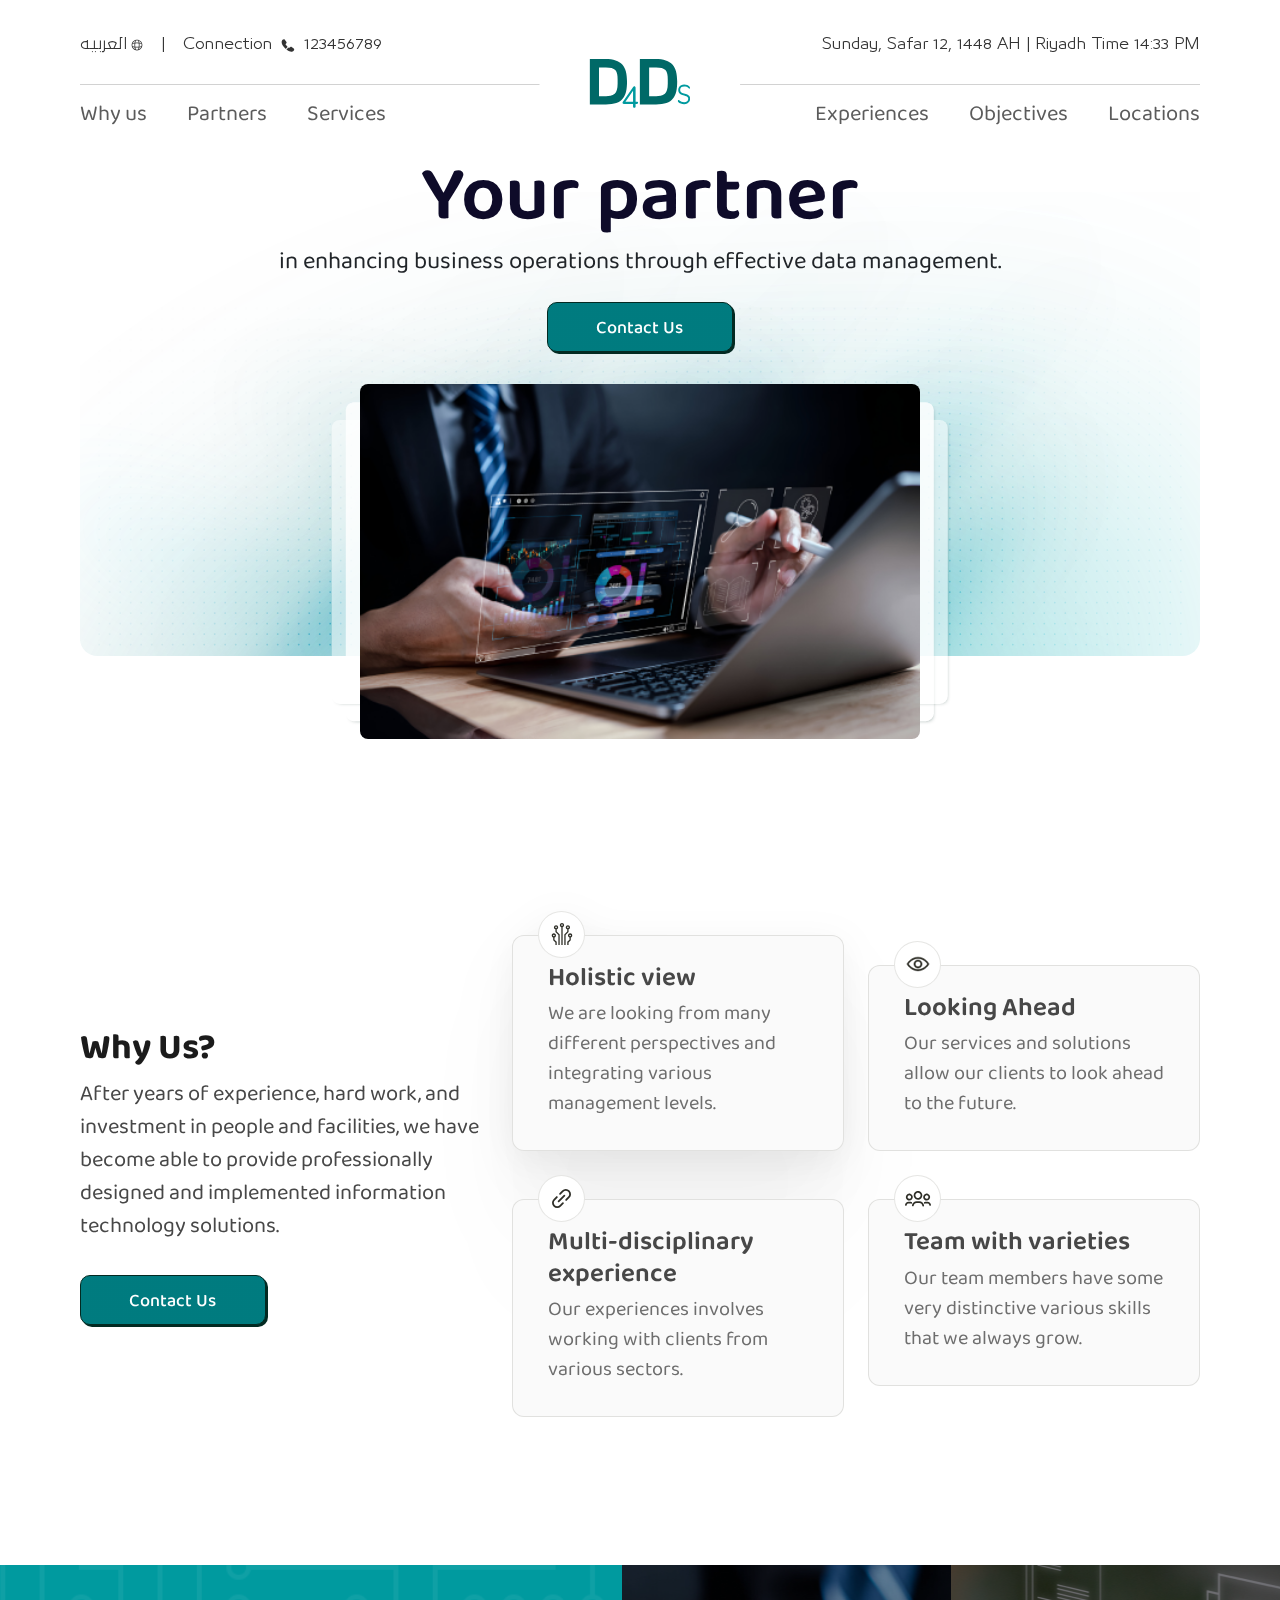
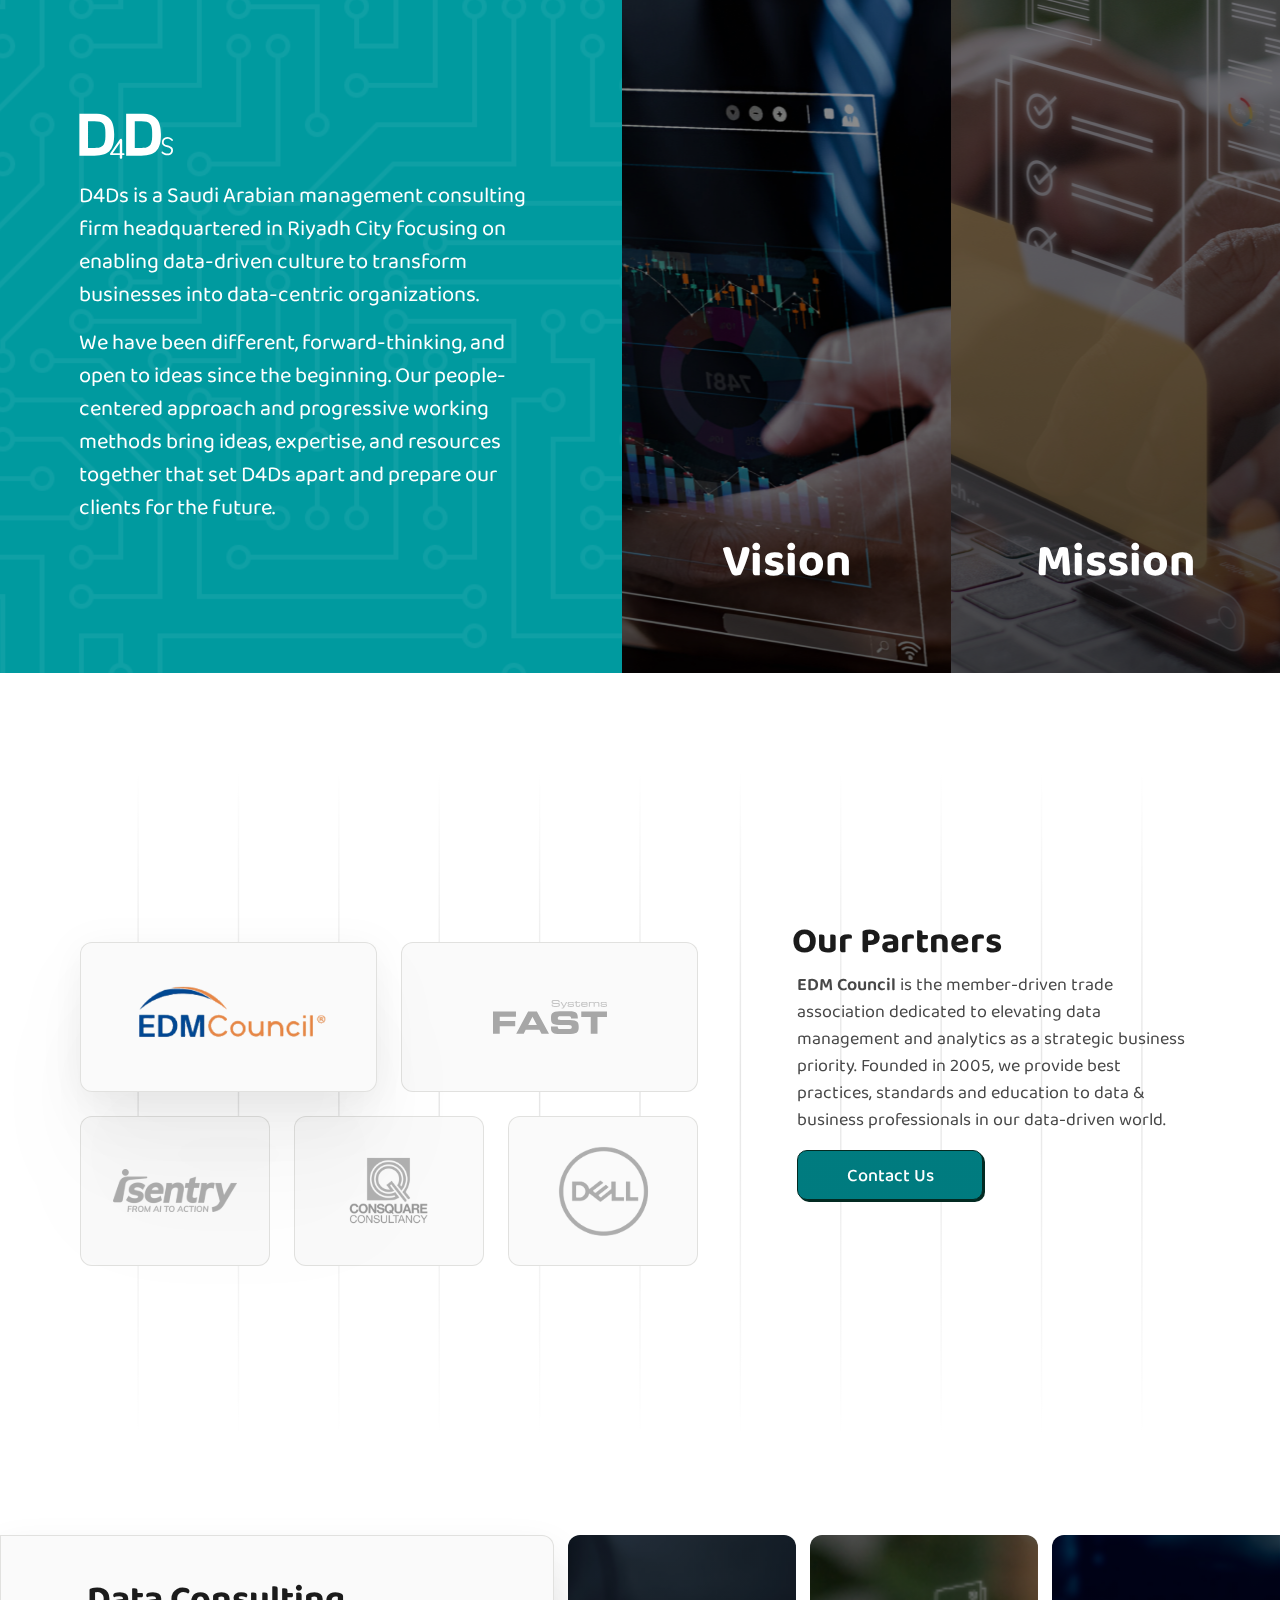
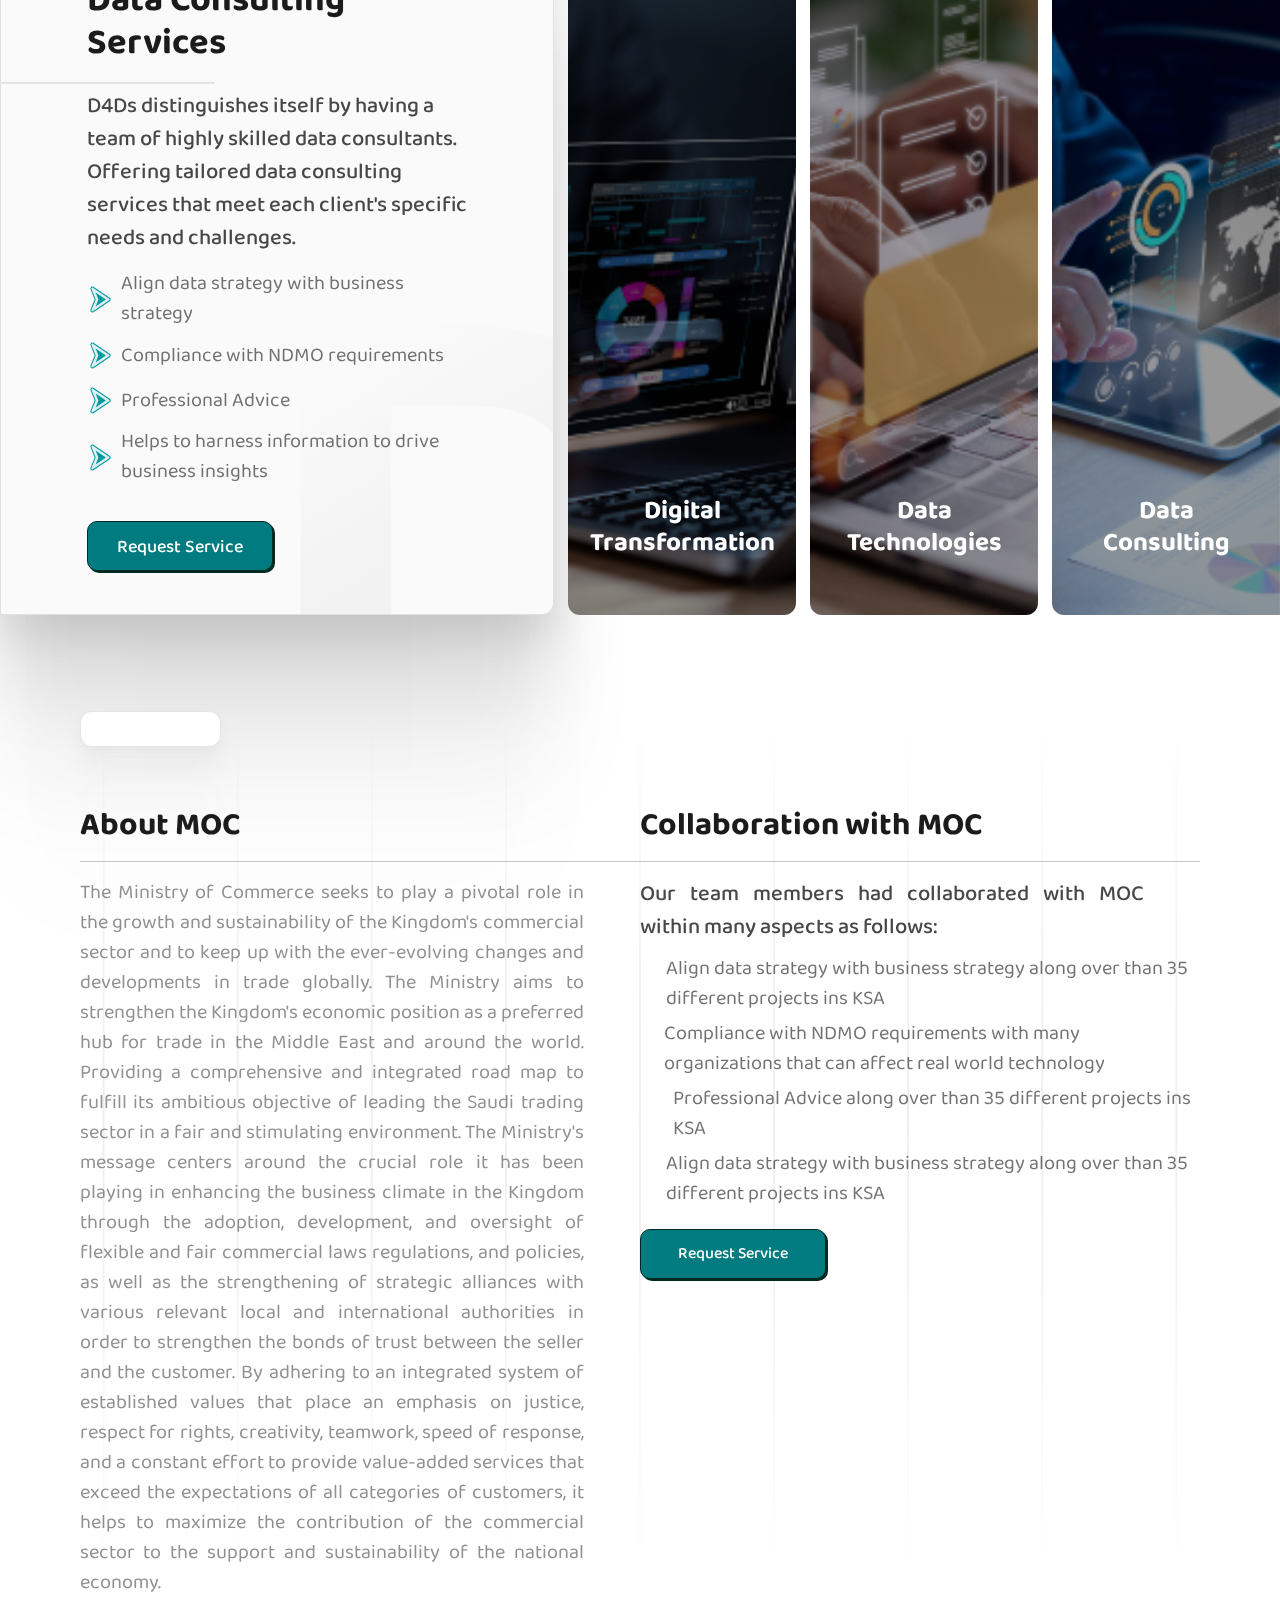
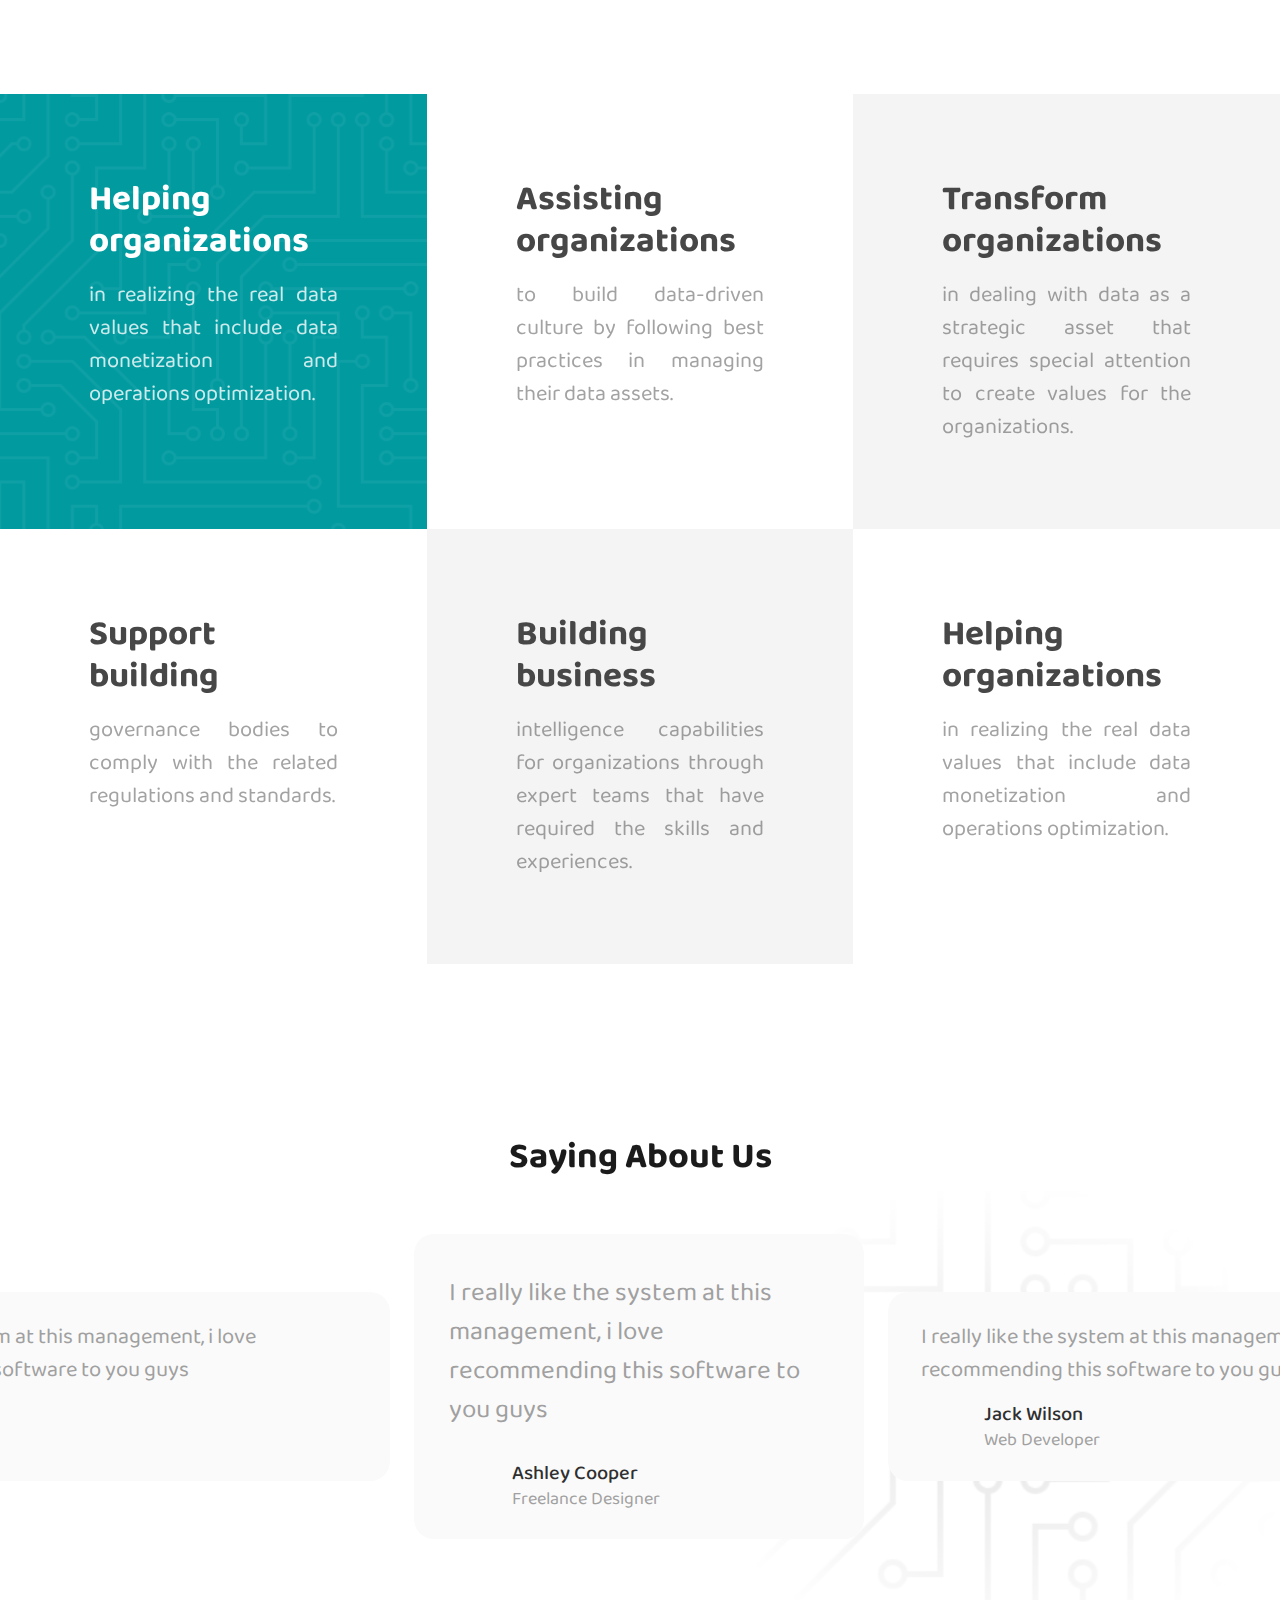
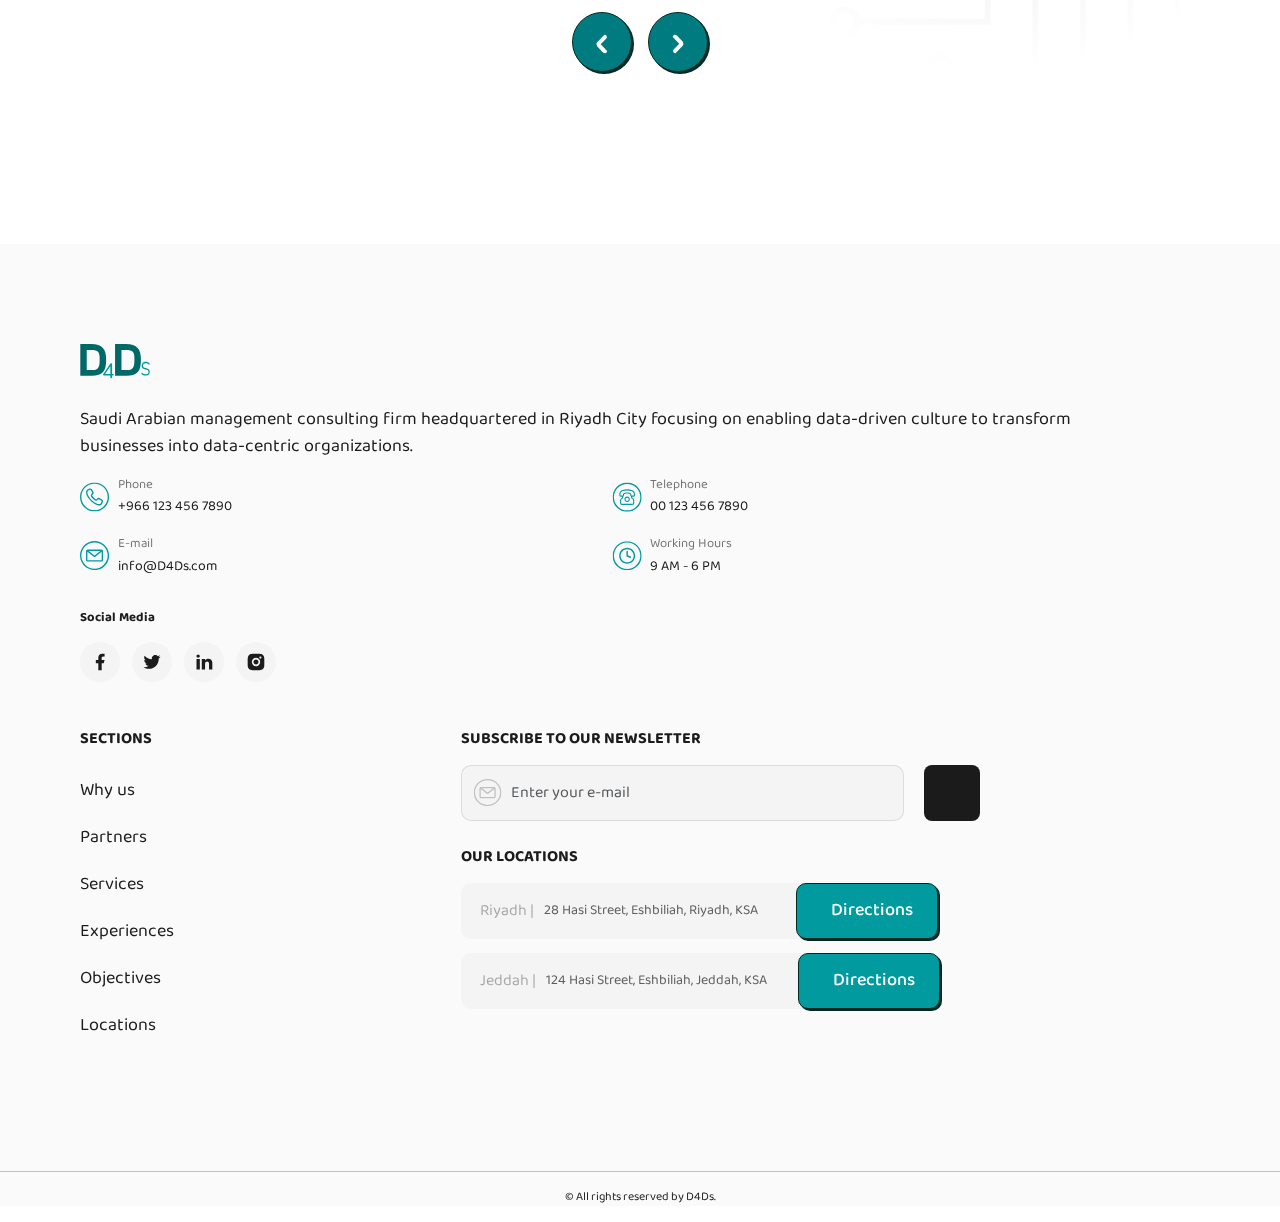
==== index.html @ 8b872c23 "add smooth animation to partners section and make shadow dynamic on cards in why us section" ====
<!DOCTYPE html>
<html lang="en">
<head>
  <title>D4Ds</title>
  <meta charset="UTF-8">
  <link rel="shortcut icon" href="media/images/logo.svg" type="image/x-icon">
  <meta name="description" content="Saudi Arabian management consulting firm headquartered in Riyadh City focusing on enabling data-driven culture to transform businesses into data-centric organizations.">
  <meta name="viewport" content="width=device-width, initial-scale=1.0">
  <link rel="stylesheet" href="css/owl.carousel.min.css">
  <link rel="stylesheet" href="css/bootstrap.min.css">
  <link rel="stylesheet" href="css/style.css">
  <link href="https://fonts.googleapis.com/css2?family=Baloo+Bhai+2:wght@400..800&display=swap" rel="stylesheet">
</head>
<body id="home">
  <nav class="d-none d-lg-block">
    <div class="container">
      <div class="d-flex align-items-center justify-content-between">
        <div class="nav-info d-flex align-items-center">
          <a href="index-ar.html" class="d-flex align-items-center">
            <span class="me-1">العربيه</span>
            <img loading="lazy" src="media/icons/global.svg" alt="D4Ds">
          </a>
          <span>|</span>
          <p>Connection</p>
          <img loading="lazy" src="media/icons/phone.svg" alt="D4Ds">
          <p>123456789</p>
        </div>
        <p class="timeline-en"></p>
      </div>
      <div class="line">
        <img loading="lazy" src="media/images/logo.svg" alt="D4Ds">
      </div>
      <div class="links d-flex align-items-center justify-content-between">
        <ul class="d-flex align-items-center justify-content-start">
          <li>
            <a href="#why-us">Why us</a>
          </li>
          <li>
            <a href="#partners">Partners</a>
          </li>
          <li>
            <a href="#services">Services</a>
          </li>
        </ul>
        <ul class="d-flex align-items-center justify-content-end">
          <li>
            <a href="#experiences">Experiences</a>
          </li>
          <li>
            <a href="#objectives">Objectives</a>
          </li>
          <li>
            <a href="#locations" class="me-0">Locations</a>
          </li>
        </ul>
      </div>
    </div>
  </nav>
  <nav class="navbar navbar-expand-lg bg-white shadow sticky-top d-block d-lg-none">
    <div class="container">
      <a class="navbar-brand" href="#home">
        <img loading="lazy" src="media/images/logo.svg" alt="D4Ds">
      </a>
      <button class="navbar-toggler shadow-none border-0" type="button" data-bs-toggle="collapse" data-bs-target="#navbarSupportedContent" aria-controls="navbarSupportedContent" aria-expanded="false" aria-label="Toggle navigation">
        <span class="navbar-toggler-icon"></span>
      </button>
      <div class="collapse navbar-collapse" id="navbarSupportedContent">
        <ul class="navbar-nav me-auto mb-2 mb-lg-0 text-center">
          <li class="nav-item">
            <a class="nav-link" href="#why-us">Why us</a>
          </li>
          <li class="nav-item">
            <a class="nav-link" href="#partners">Partners</a>
          </li>
          <li class="nav-item">
            <a class="nav-link" href="#services">Services</a>
          </li>
          <li class="nav-item">
            <a class="nav-link" href="#experiences">Experiences</a>
          </li>
          <li class="nav-item">
            <a class="nav-link" href="#objectives">Objectives</a>
          </li>
          <li class="nav-item">
            <a class="nav-link" href="#locations" class="me-0">Locations</a>
          </li>
        </ul>
        <a href="index-ar.html" class="d-flex align-items-center justify-content-center">
          <span class="me-1" style="font-family: '29LT Bukra';">العربيه</span>
          <img loading="lazy" src="media/icons/global.svg" alt="D4Ds">
        </a>
      </div>
    </div>
  </nav>
  <header>
    <div class="container text-center">
      <h1 class="text-center">Your partner</h1>
      <p>in enhancing business operations through effective data management.</p>
      <button class="btn-contact-us mx-auto" type="button" data-bs-toggle="modal" data-bs-target="#contactUs">Contact Us</button>
      <div class="w-50 mx-auto position-relative">
        <img class="w-100 position-relative" loading="lazy" src="media/images/header-img.png" alt="D4Ds">
      </div>
    </div>
  </header>
  <main>
    <section id="why-us">
      <div class="container d-lg-flex align-items-center justify-content-between">
        <div class="info-us text-center text-lg-start">
          <h4>Why Us?</h4>
          <p>After years of experience, hard work, and investment in people and facilities, we have become able to provide professionally designed and implemented information technology solutions.</p>
          <button class="btn-contact-us mx-auto" type="button" data-bs-toggle="modal" data-bs-target="#contactUs">Contact Us</button>
        </div>
        <div class="row row-cols-1 row-cols-md-2 gy-5">
          <div class="col">
            <div class="info-card active">
              <span>
                <img loading="lazy" src="media/icons/share.svg" alt="D4Ds">
              </span>
              <h4>Holistic view</h4>
              <p>We are looking from many different perspectives and integrating various management levels.</p>
            </div>
          </div>
          <div class="col align-self-end">
            <div class="info-card">
              <span>
                <img loading="lazy" src="media/icons/eye.svg" alt="D4Ds">
              </span>
              <h4>Looking Ahead</h4>
              <p>Our services and solutions allow our clients to look ahead to the future.</p>
            </div>
          </div>
          <div class="col align-self-start">
            <div class="info-card">
              <span>
                <img loading="lazy" src="media/icons/link.svg" alt="D4Ds">
              </span>
              <h4>Multi-disciplinary experience</h4>
              <p>Our experiences involves working with clients from various sectors.</p>
            </div>
          </div>
          <div class="col">
            <div class="info-card">
              <span>
                <img loading="lazy" src="media/icons/users.svg" alt="D4Ds">
              </span>
              <h4>Team with varieties</h4>
              <p>Our team members have some very distinctive various skills that we always grow.</p>
            </div>
          </div>
        </div>
      </div>
    </section>
    <section class="vision-mission d-lg-flex align-items-center">
      <div class="vision-mission-info d-flex align-items-center justify-content-center">
        <div>
          <img loading="lazy" src="media/images/logo-light.svg" alt="D4Ds">
          <p>D4Ds is a Saudi Arabian management consulting firm headquartered in Riyadh City focusing on enabling data-driven culture to transform businesses into data-centric organizations.</p>
          <p class="my-0">We  have  been  different,  forward-thinking,  and  open  to ideas since the beginning. Our people-centered approach and progressive working methods bring ideas, expertise, and resources together that set D4Ds apart and prepare our clients for the future.</p>
        </div>
      </div>
      <div class="vision d-flex align-items-center align-items-lg-end justify-content-center">
        <div class="vision-mission-details text-center">
          <h4>Vision</h4>
          <p>Leading Strategic Partner transforming organizations through digital enablement.</p>
        </div>
      </div>
      <div class="mission d-flex align-items-center align-items-lg-end justify-content-center">
        <div class="vision-mission-details text-center">
          <h4>Mission</h4>
          <p>Maximizing the value for our clients by leveraging world-class digital services.</p>
        </div>
      </div>
    </section>
    <section id="partners">
      <div class="container d-lg-flex align-items-center">
        <div class="row gy-4">
          <div class="col-12 col-sm-6">
            <div class="partner-card d-flex align-items-center justify-content-center">
              <img loading="lazy" src="media/images/edm-council.svg" alt="D4Ds">
            </div>
          </div>
          <div class="col-12 col-sm-6">
            <div class="partner-card d-flex align-items-center justify-content-center">
              <img loading="lazy" src="media/images/fast.svg" alt="D4Ds">
            </div>
          </div>
          <div class="col-12 col-sm-4">
            <div class="partner-card d-flex align-items-center justify-content-center">
              <img loading="lazy" src="media/images/isentry.svg" alt="D4Ds">
            </div>
          </div>
          <div class="col-12 col-sm-4">
            <div class="partner-card d-flex align-items-center justify-content-center">
              <img loading="lazy" src="media/images/consquare.svg" alt="D4Ds">
            </div>
          </div>
          <div class="col-12 col-sm-4">
            <div class="partner-card d-flex align-items-center justify-content-center">
              <img loading="lazy" src="media/images/dell.svg" alt="D4Ds">
            </div>
          </div>
        </div>
        <div class="partners-info">
          <h4>Our Partners</h4>
          <div class="owl-carousel owl-carousel-partners">
            <div>
              <p><span>EDM Council</span> is the member-driven trade association dedicated to elevating data management and analytics as a strategic business priority. Founded in 2005, we provide best practices, standards and education to data & business professionals in our data-driven world.</p>
              <button class="btn-contact-us mx-auto" type="button" data-bs-toggle="modal" data-bs-target="#contactUs">Contact Us</button>
            </div>
            <div>
              <p><span>FAST</span> is a pioneer in the field of digital security and surveillance technologies and is revolutionizing the way organizations and governments protect people, property and assets. The core R&D team of FAST comprises the combined experience of over 150 man-years and 500 000 installed video channels in over 15 000 installations worldwide.</p>
              <button class="btn-contact-us mx-auto" type="button" data-bs-toggle="modal" data-bs-target="#contactUs">Contact Us</button>
            </div>
            <div>
              <p><span>intelexVision</span> delivers a complete, end-to-end solution, enabling effective real-time monitoring of video at scale. Our analytics autonomously monitor and interpret massive amounts of video footage in an unbiased, unsupervised way, using AI to ‘understand’ and learn from any monitored scene, generating critical triggers that alert operators to real and ongoing potential risks.</p>
              <button class="btn-contact-us mx-auto" type="button" data-bs-toggle="modal" data-bs-target="#contactUs">Contact Us</button>
            </div>
            <div>
              <p><span>Consquare Consultancy</span> stands as a premier independent consultancy service firm. Our seasoned team collaborates with global business partners, offering a comprehensive range of multi-disciplinary consulting services. What began as a modest team tackling significant challenges has now flourished into one of the UAE's most proactive consultancy firms, expanding its reach both locally and internationally.</p>
              <button class="btn-contact-us mx-auto" type="button" data-bs-toggle="modal" data-bs-target="#contactUs">Contact Us</button>
            </div>
            <div>
              <p><span>Dell</span> is an American technology company that develops, sells, repairs, and supports computers and related products and services. Dell is owned by its parent company, Dell Technologies.</p>
              <button class="btn-contact-us mx-auto" type="button" data-bs-toggle="modal" data-bs-target="#contactUs">Contact Us</button>
            </div>
          </div>
        </div>
      </div>
    </section>
    <section id="services" class="mx-auto d-md-flex align-items-center justify-content-between"></section>
    <section id="experiences">
      <div class="container">
        <div class="row gy-2 companies"></div>
        <div class="d-lg-flex align-items-start">
          <div class="about-companies"></div>
          <div class="collaboration-companies"></div>
        </div>
      </div>
    </section>
    <section id="objectives">
      <div class="row row-cols-1 row-cols-md-2 row-cols-xl-3 m-0"></div>
    </section>
    <section id="about-us">
      <h4>Saying About Us</h4>
      <div class="owl-carousel owl-carousel-about-us">
        <div class="about-us-card">
          <p>I really like the system at this management, i love recommending this software to you guys</p>
          <div class="d-flex align-items-center">
            <img loading="lazy" src="media/images/user-1.png" alt="D4Ds">
            <div>
              <h6>Ashley Cooper</h6>
              <span>Freelance Designer</span>
            </div>
          </div>
          <img loading="lazy" src="media/icons/commas.png" alt="D4Ds">
        </div>
        <div class="about-us-card">
          <p>I really like the system at this management, i love recommending this software to you guys</p>
          <div class="d-flex align-items-center">
            <img loading="lazy" src="media/images/user-2.png" alt="D4Ds">
            <div>
              <h6>Jack Wilson</h6>
              <span>Web Developer</span>
            </div>
          </div>
          <img loading="lazy" src="media/icons/commas.png" alt="D4Ds">
        </div>
        <div class="about-us-card">
          <p>I really like the system at this management, i love recommending this software to you guys</p>
          <div class="d-flex align-items-center">
            <img loading="lazy" src="media/images/user-3.png" alt="D4Ds">
            <div>
              <h6>Mike McSabbu</h6>
              <span>UI/UX Designer</span>
            </div>
          </div>
          <img loading="lazy" src="media/icons/commas.png" alt="D4Ds">
        </div>
      </div>
    </section>
  </main>
  <footer>
    <div class="container">
      <div class="row gy-3 gy-lg-5">
        <div class="col-12 col-xxl-5 footer-details">
          <img loading="lazy" src="media/images/logo.svg" alt="D4Ds">
          <p>Saudi Arabian management consulting firm headquartered in Riyadh City focusing on enabling data-driven culture to transform businesses into data-centric organizations.</p>
          <div class="row row-cols-1 row-cols-md-2 gy-3">
            <div class="col d-flex align-items-center">
              <img loading="lazy" src="media/icons/call.svg" alt="D4Ds">
              <div>
                <p>Phone</p>
                <a href="tel:+966 123 456 7890" target="_blank">+966 123 456 7890</a>
              </div>
            </div>
            <div class="col d-flex align-items-center">
              <img loading="lazy" src="media/icons/telephone.svg" alt="D4Ds">
              <div>
                <p>Telephone</p>
                <a href="tel:00 123 456 7890" target="_blank">00 123 456 7890</a>
              </div>
            </div>
            <div class="col d-flex align-items-center">
              <img loading="lazy" src="media/icons/email.svg" alt="D4Ds">
              <div>
                <p>E-mail</p>
                <a href="mailto:info@D4Ds.com">info@D4Ds.com</a>
              </div>
            </div>
            <div class="col d-flex align-items-center">
              <img loading="lazy" src="media/icons/hour.svg" alt="D4Ds">
              <div>
                <p>Working Hours</p>
                <a>9 AM - 6 PM</a>
              </div>
            </div>
          </div>
          <div class="social-media text-center text-md-start">
            <h6>Social Media</h6>
            <div class="d-flex align-items-center justify-content-center justify-content-md-start">
              <span>
                <img class="w-100" loading="lazy" src="media/icons/facebook.svg" alt="D4Ds">
              </span>
              <span>
                <img class="w-100" loading="lazy" src="media/icons/twitter.svg" alt="D4Ds">
              </span>
              <span>
                <img class="w-100" loading="lazy" src="media/icons/linkedin.svg" alt="D4Ds">
              </span>
              <span>
                <img class="w-100" loading="lazy" src="media/icons/instagram.svg" alt="D4Ds">
              </span>
            </div>
          </div>
        </div>
        <div class="col-12 col-md-4 col-xxl-2 footer-links text-center text-md-start">
          <h6>SECTIONS</h6>
          <ul>
            <li>
              <a href="#why-us">Why us</a>
            </li>
            <li>
              <a href="#partners">Partners</a>
            </li>
            <li>
              <a href="#services">Services</a>
            </li>
            <li>
              <a href="#experiences">Experiences</a>
            </li>
            <li>
              <a href="#objectives">Objectives</a>
            </li>
            <li>
              <a href="#locations">Locations</a>
            </li>
          </ul>
        </div>
        <div class="col-12 col-md-8 col-xxl footer-info text-center text-md-start">
          <h6>Subscribe to our newsletter</h6>
          <div class="send-email d-flex align-items-center mx-auto mx-md-0">
            <div class="d-flex align-items-center justify-content-center">
              <span class="icon-mask" style="mask-image: url(media/icons/email.svg);"></span>
              <input class="form-control shadow-none border-0 rounded-0 p-0 bg-transparent" type="email" placeholder="Enter your e-mail" pattern="/^[a-z0-9._%+-]+@[a-z0-9.-]+\.[a-z]{2,4}$/">
            </div>
            <button class="btn shadow-none border-0 rounded-3 d-flex align-items-center justify-content-center">
              <img loading="lazy" src="media/icons/chevron-right.svg" alt="D4Ds">
            </button>
          </div>
          <h6 id="locations">Our Locations</h6>
          <div class="footer-location footer-location-1 d-flex align-items-center mx-auto mx-md-0">
            <img loading="lazy" src="media/icons/location.svg" alt="D4Ds">
            <p>Riyadh  |</p>
            <span>28 Hasi Street, Eshbiliah, Riyadh, KSA</span>
            <a href="https://maps.app.goo.gl/HDqL3k9sVmbw7HLy8" target="_blank">
              <button>Directions <img loading="lazy" src="media/icons/angle-right.svg" alt="D4Ds"></button>
            </a>
          </div>
          <div class="footer-location footer-location-2 d-flex align-items-center mx-auto mx-md-0 mb-0">
            <img loading="lazy" src="media/icons/location.svg" alt="D4Ds">
            <p>Jeddah  |</p>
            <span>124 Hasi Street, Eshbiliah, Jeddah, KSA</span>
            <a href="https://maps.app.goo.gl/RqgyweBvu4Wcz1nX6" target="_blank">
              <button>Directions <img loading="lazy" src="media/icons/angle-right.svg" alt="D4Ds"></button>
            </a>
          </div>
        </div>
      </div>
    </div>
    <hr>
    <p class="text-center">© All rights reserved by D4Ds.</p>
  </footer>
  <div class="modal fade" id="contactUs" tabindex="-1" aria-labelledby="exampleModalLabel" aria-hidden="true">
    <div class="modal-dialog modal-dialog-centered">
      <div class="modal-content text-start">
        <div class="modal-header px-0 pt-0 d-block">
          <div class="d-flex align-items-center justify-content-between">
            <h4>Contact Us</h4>
            <button type="button" class="btn-close shadow-none border-0" data-bs-dismiss="modal" aria-label="Close"></button>
          </div>
          <p class="mb-0">Send us a messages!</p>
        </div>
        <div class="modal-body px-0 pb-0">
          <form onsubmit="return validateForm()">
            <div class="mb-3">
              <label for="name">Name</label>
              <input onkeyup="hideError('name-error')" type="text" class="form-control shadow-none" id="name">
              <span id="name-error" class="error-message"></span>
            </div>
            <div class="mb-3">
              <label for="email">Email</label>
              <input onkeyup="hideError('email-error')" type="email" class="form-control shadow-none" id="email">
              <span id="email-error" class="error-message"></span>
            </div>
            <div class="mb-3">
              <label for="subject">Subject</label>
              <input onkeyup="hideError('subjectError')" type="text" class="form-control shadow-none" id="subject">
              <span id="subject-error" class="error-message"></span>
            </div>
            <div class="mb-4">
              <label for="message">Message (Optional)</label>
              <textarea class="form-control shadow-none" id="message"></textarea>
            </div>
            <button type="submit" class="btn w-100 text-white d-flex align-items-center justify-content-center">Submit</button>
          </form>
        </div>
      </div>
    </div>
  </div>
  <script src="js/jquery-3.7.1.min.js"></script>
  <script src="js/owl.carousel.min.js"></script>
  <script src="js/bootstrap.bundle.min.js"></script>
  <script src="js/index-en.js"></script>
</body>
</html>
---- css/style.css ----
@font-face {
    font-family: "29LT Bukra";
    src: url(../media/fonts/29ltbukraregular.ttf);
}
* {
    margin: 0;
    padding: 0;
    box-sizing: border-box;
}
html {
    scroll-behavior: smooth;
}
body {
    font-family: "Baloo Bhai 2", sans-serif;
    &.ar {
        font-family: "Almarai", sans-serif;
    }
}
ul {
    margin: 0;
    padding: 0;
    list-style-type: none;
}
a {
    color: unset;
    cursor: pointer;
    text-decoration: none;
}
p, h1, h2, h3, h4, h5, h6 {
    margin: 0;
}
@media screen and (min-width: 992px) {
    .container {
        max-width: calc((89.44 * 100%) / 100);
    }
}
nav {
    padding-top: 34px;
    .nav-info,
    .timeline-en,
    .timeline-ar {
        color: #333;
        font-size: 15px;
        font-family: "29LT Bukra";
    }
    .nav-info {
        > span {
            margin-inline: 18px;
        }
        > img {
            margin-inline: 8px;
        }
    }
    .line {
        width: 100%;
        height: 1px;
        position: relative;
        margin-block: 27px 13px;
        background-color: rgba(32, 32, 32, 0.2);
        img {
            top: 50%;
            left: 50%;
            height: 50px;
            position: absolute;
            padding-inline: 50px;
            background-color: #FFF;
            transform: translate(-50%, -50%);
        }
    }
    .links ul li a {
        opacity: 0.8;
        color: #333;
        font-size: 22px;
        margin-right: 40px;
        position: relative;
        &::after {
            display: none;
            content: '';
            left: 0;
            top: 100%;
            width: 100%;
            height: 5px;
            position: absolute;
            background-size: contain;
            background-position: center;
            background-repeat: no-repeat;
            transition: width 0.3s ease-in-out;
            background-image: url(../media/icons/line.svg);
        }
        &:hover::after {
            display: block;
        }
    }
}
header .container {
    background-size: cover;
    padding-block: 20px 48px;
    background-repeat: no-repeat;
    background-position: center top;
    background-image: url(./../media/images/header-bg.svg);
    h1 {
        font-size: 48px;
        font-weight: 600;
        color: #0e0b29;
    }
    p {
        font-size: 18px;
        margin-bottom: 22px;
    }
    > div:not(.modal) {
        margin-top: 32px;
        img {
            z-index: 2;
            border-radius: 8px;
        }
        &::before,
        &:after {
            content: "";
            top: 50%;
            left: 50%;
            z-index: 1;
            position: absolute;
            border-radius: 8px;
            transform: translate(-50%, -50%);
            box-shadow: 2px 2px 5px -5px #032A22;
        }
        &::before {
            width: 105%;
            height: 90%;
            background-color: rgba(255, 255, 255, 0.8);
        }
        &:after {
            width: 110%;
            height: 80%;
            background-color: rgba(255, 255, 255, 0.5);
        }
    }
    @media screen and (min-width: 992px) {
        & {
            background-size: 100% 80%;
            h1 {
                font-size: 78px;
            }
            p {
                font-size: 24px;
            }
        }
    }
}
main section {
    &#why-us .container {
        padding-block: 48px;
        .info-us {
            margin-bottom: 48px;
            h4 {
                font-size: 24px;
                font-weight: 700;
                color: #1B1B1B;
            }
            p {
                color: #474747;
                margin-top: 8px;
                margin-bottom: 32px;
            }
        }
        .info-card {
            padding: 24px;
            position: relative;
            text-align: center;
            border-radius: 12px;
            background-color: #FAFAFA;
            border: 1px solid #2E2E1F1F;
            transition: filter 0.3s ease-out;
            &.active,
            &:hover {
                filter: drop-shadow(0px 8px 19px rgba(0, 0, 0, 0.05)) drop-shadow(0px 34px 34px rgba(0, 0, 0, 0.04)) drop-shadow(0px 76px 46px rgba(0, 0, 0, 0.03)) drop-shadow(0px 136px 54px rgba(0, 0, 0, 0.01)) drop-shadow(0px 212px 59px rgba(0, 0, 0, 0.00));
            }
            span {
                left: 50%;
                top: -25px;
                width: 47px;
                height: 47px;
                display: flex;
                position: absolute;
                border-radius: 50%;
                align-items: center;
                justify-content: center;
                background-color: #FFF;
                transform: translateX(-50%);
                padding: 12px 12px 13px 13px;
                border: 1px solid #2E2E1F1F;
            }
            h4 {
                font-size: 24px;
                font-weight: 600;
                color: #474747;
                margin-bottom: 5px;
            }
            p {
                color: #6E6E6E;
            }
        }
        @media screen and (min-width: 992px) {
            & {
                padding-block: 148px;
                .info-us {
                    margin-bottom: 0;
                    padding-inline-end: 30px;
                    h4 {
                        font-size: 36px;
                    }
                    p {
                        font-size: 22px;
                    }
                }
                .info-card {
                    text-align: start;
                    padding: 27px 30px 31px 35px;
                    span {
                        left: 25px;
                        transform: translateX(0%);
                        &.ar {
                            left: unset;
                            right: 25px;
                        }
                    }
                    h4 {
                        font-size: 26px;
                    }
                    p {
                        font-size: 20px;
                    }
                }
            }
        }
        @media screen and (min-width: 1400px) {
            & .info-card h4 {
                text-wrap: nowrap;
            }
        }
    }
    &.vision-mission {
        .vision-mission-info {
            width: 100%;
            height: unset;
            padding: 48px 12px;
            background-size: cover;
            background-position: center;
            background-repeat: no-repeat;
            background-image: url(../media/images/vision-mission-bg.svg);
            img {
                width: 84px;
            }
            p {
                color: #FFF;
                font-size: 18px;
                margin-block: 19.93px 15px;
            }
            @media screen and (min-width: 768px) and (max-width: 991px) {
                & {
                    padding: 48px 36px;
                }
            }
            @media screen and (min-width: 992px) {
                & {
                    width: 48.6%;
                    height: 708px;
                    padding-inline: 79px;
                    img {
                        width: 94px;
                    }
                    p {
                        font-size: 22px;
                    }
                }
            }
        }
        .vision,
        .mission {
            height: 300px;
            cursor: pointer;
            padding-inline: 12px;
            background-size: cover;
            background-position: center;
            background-repeat: no-repeat;
            transition: all 0.3s ease-out;
            .vision-mission-details {
                color: #FFF;
                h4 {
                    font-size: 36px;
                    font-weight: 700;
                }
                p {
                    font-size: 18px;
                    margin-top: 4px;
                }
            }
        }
        .mission {
            background-image: url(../media/images/mission.png);
        }
        .vision {
            background-image: url(../media/images/vision.png);
        }
        @media screen and (min-width: 992px) {
            & {
                .vision,
                .mission {
                    width: 25.7%;
                    height: 708px;
                    padding-inline: 0;
                    padding-bottom: 83px;
                    .vision-mission-details {
                        h4 {
                            font-size: 46px;
                        }
                        p {
                            display: none;
                            font-size: 22px;
                        }
                    }
                }
                .vision:hover {
                    width: 33.3%;
                    padding-inline: 66px;
                    p {
                        display: block;
                    }
                    + .mission {
                        width: 18.1%;
                    }
                }
                .vision:has(+ .mission:hover) {
                    width: 18.1%;
                    + .mission {
                        width: 33.3%;
                        padding-inline: 66px;
                        p {
                            display: block;
                        }
                    }
                }
            }
        }
    }
    &#partners {
        padding-block: 48px;
        .container {
            padding-block: 24px;
            background-size: cover;
            background-position: center;
            background-repeat: no-repeat;
            background-image: url(../media/icons/partners-bg.svg);
            .partner-card {
                height: 150px;
                cursor: pointer;
                border-radius: 12px;
                background-color: #FAFAFA;
                transition: all 0.3s ease-out;
                border: 1px solid rgba(46, 46, 31, 0.12);
                img {
                    opacity: 0.5;
                    mix-blend-mode: luminosity;
                    transition: all 0.3s ease-out;
                }
                &.active {
                    filter: drop-shadow(0px 8px 19px rgba(0, 0, 0, 0.05)) drop-shadow(0px 34px 34px rgba(0, 0, 0, 0.04)) drop-shadow(0px 76px 46px rgba(0, 0, 0, 0.03)) drop-shadow(0px 136px 54px rgba(0, 0, 0, 0.01)) drop-shadow(0px 212px 59px rgba(0, 0, 0, 0.00));
                    img {
                        opacity: 1;
                        mix-blend-mode: normal;
                    }
                }
            }
            .partners-info {
                margin-top: 24px;
                h4 {
                    font-size: 32px;
                    font-weight: 700;
                    color: #1B1B1B;
                }
                .owl-item {
                    padding: 0 5px 5px;
                    p {
                        font-size: 18px;
                        color: #474747;
                        margin-block: 8px 16px;
                        span {
                            font-weight: 600;
                        }
                    }
                }
            }
        }
        @media screen and (min-width: 992px) {
            & {
                padding-block: 96px;
                .container {
                    padding-block: 0;
                    min-height: 670px;
                    .partners-info {
                        width: 408px;
                        margin-top: 0;
                        margin-inline-start: 36px;
                        h4 {
                            font-size: 36px;
                        }
                        p {
                            font-size: 22px;
                            margin-block: 8px 32px;
                        }
                    }
                }
            }
        }
        @media screen and (min-width: 1200px) {
            & .container .partners-info {
                margin-inline-start: 94px;
            }
        }
    }
    &#services .service {
        width: 5%;
        height: unset;
        display: flex;
        cursor: pointer;
        overflow: hidden;
        align-items: end;
        padding-bottom: 56px;
        background-size: cover;
        justify-content: center;
        background-position: center;
        background-repeat: no-repeat;
        transition: width 0.3s ease-out;
        &:first-of-type {
            border-radius: 0px 12px 12px 0px;
            background-image: linear-gradient(0deg, rgba(0, 0, 0, 0.40) 0%, rgba(0, 0, 0, 0.40) 100%), url(../media/images/service-1.png);
            &.ar {
                border-radius: 12px 0px 0px 12px;
            }
        }
        &:nth-of-type(2) {
            border-radius: 12px;
            background-image: linear-gradient(0deg, rgba(0, 0, 0, 0.40) 0%, rgba(0, 0, 0, 0.40) 100%), url(../media/images/service-2.png);
        }
        &:nth-of-type(3) {
            border-radius: 12px;
            background-image: linear-gradient(0deg, rgba(0, 0, 0, 0.40) 0%, rgba(0, 0, 0, 0.40) 100%), url(../media/images/service-3.png);
        }
        &:last-of-type {
            border-radius: 12px 0px 0px 12px;
            background-image: linear-gradient(0deg, rgba(0, 0, 0, 0.40) 0%, rgba(0, 0, 0, 0.40) 100%), url(../media/images/service-4.png);
            &.ar {
                border-radius: 0px 12px 12px 0px;
            }
        }
        h5 {
            display: none;
            color: #FFF;
            font-size: 26px;
            font-weight: 700;
            text-align: center;
        }
        .service-info {
            display: none;
            padding-inline: 15px;
            h4 {
                font-size: 24px;
                font-weight: 700;
                color: #1B1B1B;
                position: relative;
                margin-bottom: 16px;
                &::after {
                    content: '';
                    top: 120%;
                    left: -60%;
                    height: 2px;
                    opacity: .1;
                    width: 242px;
                    position: absolute;
                    transform: translateX(50%);
                    background-color: #1B1B1B;
                }
            }
            p {
                display: none;
                font-size: 18px;
                font-weight: 500;
                color: #474747;
                transition: display 0.1s .2s ease-out;
            }
            ul {
                margin-block: 8px;
                li {
                    margin-bottom: 8px;
                    img {
                        width: 27px;
                        height: 37px;
                        margin-inline-end: 7px;
                        &.ar {
                            transform: rotateY(180deg);
                        }
                    }
                    span {
                        opacity: 0.6;
                        display: none;
                        font-size: 16px;
                        color: #131313;
                        transition: display 0.1s .2s ease-out;
                    }
                }
            }
            button {
                font-size: 13px;
            }
        }
        &.active {
            width: 95%;
            padding: 20px 10px;
            margin-bottom: 36px;
            border-radius: 12px;
            margin-inline: auto;
            align-items: center;
            justify-content: start;
            background-size: contain;
            background-color: #FAFAFA;
            background-position: right bottom;
            border: 1px solid rgba(46, 46, 31, 0.12);
            background-image: url(../media/icons/service-bg.svg);
            box-shadow: 0px 468px 131px 0px rgba(0, 0, 0, 0.00), 0px 299px 120px 0px rgba(0, 0, 0, 0.01), 0px 168px 101px 0px rgba(0, 0, 0, 0.05), 0px 75px 75px 0px rgba(0, 0, 0, 0.09), 0px 19px 41px 0px rgba(0, 0, 0, 0.10);
            h5 {
                display: none;
            }
            .service-info {
                display: block;
                p,
                ul li span {
                    display: block;
                }
            }
        }
        @media screen and (min-width: 768px) {
            & {
                height: 680px;
                .service-info {
                    padding-inline: 86px 75px;
                    h4 {
                        font-size: 36px;
                        margin-bottom: 25px;
                    }
                    p {
                        font-size: 22px;
                    }
                    ul {
                        margin-block: 14px 34px;
                        li span {
                            font-size: 20px;
                        }
                    }
                }
                &.active {
                    width: 80%;
                    padding: 0;
                    margin-bottom: 0;
                    margin-inline: unset;
                    align-items: center;
                    justify-content: start;
                    background-size: contain;
                    background-color: #FAFAFA;
                    background-position: right bottom;
                    border: 1px solid rgba(46, 46, 31, 0.12);
                    background-image: url(../media/icons/service-bg.svg);
                    box-shadow: 0px 468px 131px 0px rgba(0, 0, 0, 0.00), 0px 299px 120px 0px rgba(0, 0, 0, 0.01), 0px 168px 101px 0px rgba(0, 0, 0, 0.05), 0px 75px 75px 0px rgba(0, 0, 0, 0.09), 0px 19px 41px 0px rgba(0, 0, 0, 0.10);
                    h5 {
                        display: none;
                    }
                    .service-info {
                        display: block;
                        p,
                        ul li span {
                            display: block;
                        }
                    }
                    &:first-of-type {
                        border-radius: 0px 12px 12px 0px;
                        &.ar {
                            border-radius: 12px 0px 0px 12px;
                        }
                    }
                    &:last-of-type {
                        border-radius: 12px 0px 0px 12px;
                        &.ar {
                            border-radius: 0px 12px 12px 0px;
                        }
                    }
                }
            }
        }
        @media screen and (min-width: 992px) {
            & {
                width: 17.8%;
                h5 {
                    display: block;
                }
                .service-info button {
                    font-size: 18px;
                }
                &.active {
                    width: 43.3%;
                }
            }
        }
        @media screen and (min-width: 992px) and (max-width: 1199px) {
            & {
                h5 {
                    font-size: 20px;
                }
                .service-info {
                    padding-inline: 20px;
                }
            }
        }
    }
    &#experiences .container {
        margin-block: 48px;
        background-size: cover;
        background-position: center;
        background-repeat: no-repeat;
        background-image: url(../media/icons/experiences-bg.svg);
        .companies {
            margin-bottom: 24px;
            padding-inline: 12px;
            > div {
                cursor: pointer;
                .company {
                    width: 90%;
                    opacity: .3;
                    padding: 5px;
                    mix-blend-mode: luminosity;
                }
                &.active {
                    border-radius: 12px;
                    background-color: #FFF;
                    border: 1px solid rgba(46, 46, 31, 0.12);
                    box-shadow: 0px 112px 31px 0px rgba(194, 194, 194, 0.00), 0px 72px 29px 0px rgba(194, 194, 194, 0.01), 0px 40px 24px 0px rgba(194, 194, 194, 0.05), 0px 18px 18px 0px rgba(194, 194, 194, 0.09), 0px 4px 10px 0px rgba(194, 194, 194, 0.10);
                    .company {
                        opacity: 1;
                        mix-blend-mode: unset;
                    } 
                }
            }
        }
        .about-companies,
        .collaboration-companies {
            h4 {
                font-size: 24px;
                font-weight: 700;
                color: #1B1B1B;
            }
            p {
                color: #474747;
            }
        }
        .about-companies p {
            opacity: 0.6;
            font-size: 18px;
        }
        .collaboration-companies {
            margin-top: 24px;
            p {
                font-size: 20px;
                font-weight: 500;
            }
            ul {
                margin-block: 8px 16px;
                li {
                    margin-bottom: 5px;
                    img {
                        width: 27px;
                        height: 37px;
                        margin-inline-end: 7px;
                        &.ar {
                            transform: rotateY(180deg);
                        }
                    }
                    span {
                        opacity: 0.6;
                        color: #131313;
                    }
                }
            }
            button {
                font-size: 13px;
                margin-bottom: 3px;
            }
        }
        @media screen and (min-width: 992px) {
            & {
                margin-block: 96px;
                .companies {
                    margin-bottom: 60px;
                    .col .company {
                        width: 80%;
                    }
                }
                .about-companies,
                .collaboration-companies {
                    width: 50%;
                    h4 {
                        font-size: 32px;
                    }
                    p {
                        width: 90%;
                        text-align: justify;
                    }
                }
                .about-companies p {
                    font-size: 20px;
                }
                .collaboration-companies {
                    margin-top: 0;
                    p {
                        font-size: 22px;
                    }
                    ul {
                        margin-block: 10px 20px;
                        li span {
                            font-size: 20px;
                        }
                    }
                    button {
                        font-size: 16px;
                        margin-bottom: 3px;
                    }
                }
            }
        }
    }
    &#objectives .col {
        cursor: pointer;
        overflow: hidden;
        padding: 44px 48px;
        position: relative;
        h4 {
            font-size: 28px;
            font-weight: 700;
            color: #474747;
            margin-bottom: 8px;
        }
        p {
            opacity: .5;
            font-size: 18px;
            color: #474747;
        }
        img {
            top: 130%;
            left: 60%;
            position: absolute;
            transform: translateY(-50%);
        }
        &:first-of-type,
        &:nth-of-type(3),
        &:nth-of-type(5) {
            background-color: #F4F4F4;
        }
        &.active {
            background-size: cover;
            background-position: center;
            background-repeat: no-repeat;
            background-image: url(../media/images/vision-mission-bg.svg);
            h4,
            p {
                color: #FFF;
            }
            p {
                opacity: .8;
            }
            img {
                animation: img-move-up 2s 1s ease-in-out;
            }
        }
        @media screen and (min-width: 992px) {
            & {
                padding: 85px 89px;
                h4 {
                    font-size: 35px;
                    margin-bottom: 16px;
                }
                p {
                    font-size: 22px;
                    text-align: justify;
                }
            }
        }
    }
    &#about-us {
        padding-block: 48px;
        h4 {
            font-size: 28px;
            font-weight: 700;
            color: #1B1B1B;
            text-align: center;
        }
        .owl-carousel-about-us {
            padding-top: 28px;
            background-size: contain;
            background-repeat: no-repeat;
            background-position: right top;
            background-image: url(../media/images/about-us-bg.svg);
            .owl-stage {
                display: flex;
                align-items: center;
                justify-content: center;
                .owl-item {
                    padding-inline: 12px;
                    .about-us-card {
                        padding: 20px;
                        position: relative;
                        border-radius: 20px;
                        background-color: #FAFAFA;
                        p {
                            font-size: 18px;
                            color: #A0A0A0;
                            margin-bottom: 8px;
                        }
                        div img {
                            width: 48px;
                            height: 48px;
                            margin-inline-end: 8px;
                        }
                        h6 {
                            font-size: 16px;
                            font-weight: 500;
                            color: #2F2F2F;
                        }
                        span {
                            font-size: 14px;
                            color: #A0A0A0;
                        }
                        > img {
                            width: 85px;
                            height: 60px;
                            right: 15px;
                            bottom: 15px;
                            position: absolute;
                            &.ar {
                                left: 15px;
                                right: unset;
                                transform: rotateY(180deg);
                            }
                        }
                    }
                    &.active.center .about-us-card {
                        padding: 20px;
                        p {
                            font-size: 22px;
                            margin-bottom: 16px;
                        }
                    } 
                }
            }
            .owl-nav {
                display: flex;
                margin-top: 20px;
                align-items: center;
                justify-content: center;
                button {
                    width: 36px;
                    height: 36px;
                    color: #FFF;
                    display: flex;
                    font-weight: 500;
                    margin-inline: 4px;
                    border-radius: 50%;
                    align-items: center;
                    justify-content: center;
                    border: 1px solid #032a22;
                    transition: all 0.3s ease-in-out;
                    box-shadow: 2px 2px 0px 0px #032A22;
                    background: linear-gradient(0deg, rgba(0, 0, 0, 0.20) 0%, rgba(0, 0, 0, 0.20) 100%), #009A9F;
                    span {
                        font-size: 24px;
                    }
                    &:hover {
                        border-color: #FFF;
                        box-shadow: 4px 4px 0px 0px #032A22;
                        background: linear-gradient(0deg, rgba(0, 0, 0, 0.50) 0%, rgba(0, 0, 0, 0.50) 100%), #009A9F;
                    }
                }
            }
        }
        @media screen and (min-width: 992px) {
            & {
                padding-block: 172px;
                h4 {
                    font-size: 36px;
                }
                .owl-carousel-about-us {
                    padding-top: 55px;
                    .owl-stage .owl-item {
                        display: flex;
                        align-items: center;
                        padding-bottom: 25px;
                        justify-content: center;
                        padding-inline: calc((2.01 - 100vw) / 100);
                        .about-us-card {
                            padding: 29px 28px 27px 33px;
                            p {
                                font-size: 22px;
                                margin-bottom: 16px;
                            }
                            div img {
                                width: 51px;
                                height: 51px;
                                margin-inline-end: 12px;
                            }
                            h6 {
                                font-size: 20px;
                            }
                            span {
                                font-size: 18px;
                            }
                        }
                        &.active.center {
                            width: calc((37.01 * 100vw) / 100) !important;
                            .about-us-card {
                                padding: 40px 33px 26px 35px;
                                p {
                                    font-size: 26px;
                                    margin-bottom: 32px;
                                }
                                > img {
                                    width: 120px;
                                    height: 80px;
                                    right: -10px;
                                    bottom: -10px;
                                    &.ar {
                                        left: -10px;
                                        right: unset;
                                    }
                                }
                            }
                        }
                    }
                    .owl-nav {
                        margin-top: 48px;
                        button {
                            width: 60px;
                            height: 60px;
                            margin-inline: 8px;
                            span {
                                font-size: 48px;
                            }
                        }
                    }
                }
            }
            
        }
        @media screen and (min-width: 1200px) {
            & .owl-carousel-about-us .owl-stage .owl-item.active.center .about-us-card > img {
                width: 175px;
                height: 125px;
                right: -25px;
                bottom: -25px;
                &.ar {
                    left: -25px;
                    right: unset;
                }
            }
        }
    }
}
footer {
    color: #1B1B1B;
    background-color: #FAFAFA;
    .container {
        padding-block: 24px;
        .footer-details {
            img {
                width: 70px;
            }
            > p {
                font-size: 18px;
                margin-block: 15px;
            }
            .col {
                img {
                    width: 30px;
                    height: 30px;
                    margin-inline-end: 8px;
                }
                p {
                    opacity: .6;
                    font-size: 13px;
                }
                a {
                    font-size: 14px;
                    text-wrap: nowrap;
                }
            }
            .social-media {
                h6 {
                    font-size: 13px;
                    font-weight: 700;
                    margin-block: 16px;
                }
                span {
                    width: 40px;
                    height: 40px;
                    padding: 10px;
                    display: flex;
                    margin-inline: 6px;
                    border-radius: 50%;
                    align-items: center;
                    justify-content: center;
                    background-color: #F4F4F4;
                }
            }
        }
        .footer-links {
            h6 {
                font-size: 16px;
                font-weight: 700;
                margin-bottom: 14px;
            }
            ul li {
                font-size: 18px;
                margin-bottom: 8px;
            }
        }
        .footer-info {
            h6 {
                font-size: 16px;
                font-weight: 700;
                margin-bottom: 8px;
                text-transform: uppercase;
            }
            .send-email {
                margin-bottom: 14px;
                div {
                    width: 443px;
                    height: 48px;
                    padding: 10px;
                    border-radius: 10px;
                    background-color: #F4F4F4;
                    border: 1px solid rgba(46, 46, 31, 0.12);
                    span {
                        width: 30px;
                        height: 30px;
                        margin-inline-end: 9px;
                        background-color: #C1C1C1;
                    }
                }
                button {
                    width: 48px;
                    height: 48px;
                    padding: 16px;
                    margin-inline-start: 20px;
                    background-color: #1B1B1B;
                }
                &.ar {
                    div input {
                        direction: rtl;
                    }
                    button img {
                        transform: rotate(180deg);
                    }
                }
            }
            .footer-location {
                height: 48px;
                width: fit-content;
                margin-bottom: 14px;
                border-radius: 10px;
                padding-inline-start: 14px;
                background-color: #F4F4F4;
                p {
                    opacity: .5;
                    font-size: 14px;
                    text-wrap: nowrap;
                    text-align: start;
                    margin-inline: 5px 10px;
                    color: rgba(27, 27, 27, 0.70);
                }
                span {
                    font-size: 11px;
                    text-align: start;
                    color: rgba(27, 27, 27, 0.70);
                }
                button {
                    width: 96px;
                    height: 48px;
                    display: flex;
                    color: #FFF;
                    font-size: 13px;
                    font-weight: 500;
                    border-radius: 10px;
                    align-items: center;
                    justify-content: center;
                    border: 1px solid #032A22;
                    background-color: #009A9F;
                    padding: 12px 16px 12px 25px;
                    box-shadow: 2px 2px 0px 0px #032A22;
                }
                &.footer-location-1 button {
                    margin-inline-start: 38px;
                }
                &.footer-location-2 button {
                    margin-inline-start: 31px;
                }
                &.ar button img {
                    transform: rotate(180deg);
                }
            }
        }
    }
    > p {
        font-size: 12px;
        color: #1B1B1B;
        margin-bottom: 16px;
    }
    @media screen and (min-width: 992px) {
        & .container {
            padding-block: 100px 96px;
            .footer-details {
                padding-inline-end: 91px;
                > p {
                    font-size: 18px;
                    margin-block: 27px 15px;
                }
                .social-media {
                    h6 {
                        margin-block: 32px 16px;
                    }
                    span {
                        margin-inline-start: 0;
                        margin-inline-end: 12px;
                    }
                }
            }
            .footer-links {
                h6 {
                    margin-bottom: 28px;
                }
                ul li {
                    margin-bottom: 20px;
                }
            }
            .footer-info {
                h6 {
                    margin-bottom: 16px;
                }
                .send-email {
                    margin-bottom: 27px;
                    div {
                        height: 56px;
                        padding: 12px;
                    }
                    button {
                        width: 56px;
                        height: 56px;
                    }
                }
                .footer-location {
                    height: 56px;
                    p {
                        font-size: 16px;
                    }
                    span {
                        font-size: 14px;
                    }
                    button {
                        width: 142px;
                        height: 56px;
                        font-size: 18px;
                    }
                }
            }
        }
    }
}
::placeholder {
    color: #1B1B1BB2;
}
.btn-contact-us {
    width: 130px;
    height: 45px;
    color: #FFF;
    font-weight: 500;
    padding: 12px 16px;
    border-radius: 10px;
    border: 1px solid #032a22;
    transition: all 0.3s ease-in-out;
    box-shadow: 2px 2px 0px 0px #032A22;
    background: linear-gradient(0deg, rgba(0, 0, 0, 0.20) 0%, rgba(0, 0, 0, 0.20) 100%), #009A9F;
    &:hover {
        border-color: #FFF;
        box-shadow: 4px 4px 0px 0px #032A22;
        background: linear-gradient(0deg, rgba(0, 0, 0, 0.50) 0%, rgba(0, 0, 0, 0.50) 100%), #009A9F;
    }
    @media screen and (min-width: 992px) {
        & {
            width: 186px;
            height: 50px;
            font-size: 18px;
        }
    }
}
.icon-mask {
    display: block;
    mask-size: contain;
    mask-position: center;
    mask-repeat: no-repeat;
}
.modal {
    backdrop-filter: blur(12px);
    background-color: rgba(0, 0, 0, 0.62);
    .modal-content {
        padding: 16px;
        border-radius: 21px;
        .modal-header {
            h4 {
                font-size: 24px;
                font-weight: 700;
                color: #1B1B1B;
            }
            p {
                opacity: 0.5;
                color: #474747;
            }
        }
        .modal-body form {
            label {
                color: #474747;
                margin-bottom: 5px;
            }
            input,
            textarea {
                border-radius: 7px;
                border: 1px solid rgba(213, 213, 213, 0.60);
                background-color: rgba(246, 246, 246, 0.50);
            }
            textarea {
                height: 86px;
            }
            span {
                color: red;
                font-size: 14px;
                margin-top: 5px;
            }
            button {
                height: 50px;
                font-weight: 500;
                border-radius: 10px;
                border: 1px solid #032A22;
                box-shadow: 2px 2px 0px 0px #032A22;
                background: linear-gradient(0deg, rgba(0, 0, 0, 0.20) 0%, rgba(0, 0, 0, 0.20) 100%), #009A9F;
            }
        }
        @media screen and (min-width: 992px) {
            & {
                padding: 16px 30px 26px;
                .modal-header {
                    h4 {
                        font-size: 36px;
                    }
                    p {
                        font-size: 20px;
                    }
                }
                .modal-body form {
                    label {
                        font-size: 18px;
                    }
                    textarea {
                        height: 174px;
                    }
                    button {
                        font-size: 18px;
                    }
                }
            }
        }
    }
}
.owl-dots {
    height: 0;
}
@keyframes img-move-up {
    0% {
        top: 130%;
        opacity: 1;
    }
    100% {
        top: -60%;
        opacity: .5;
        transform: rotate(-20deg);
    }
}
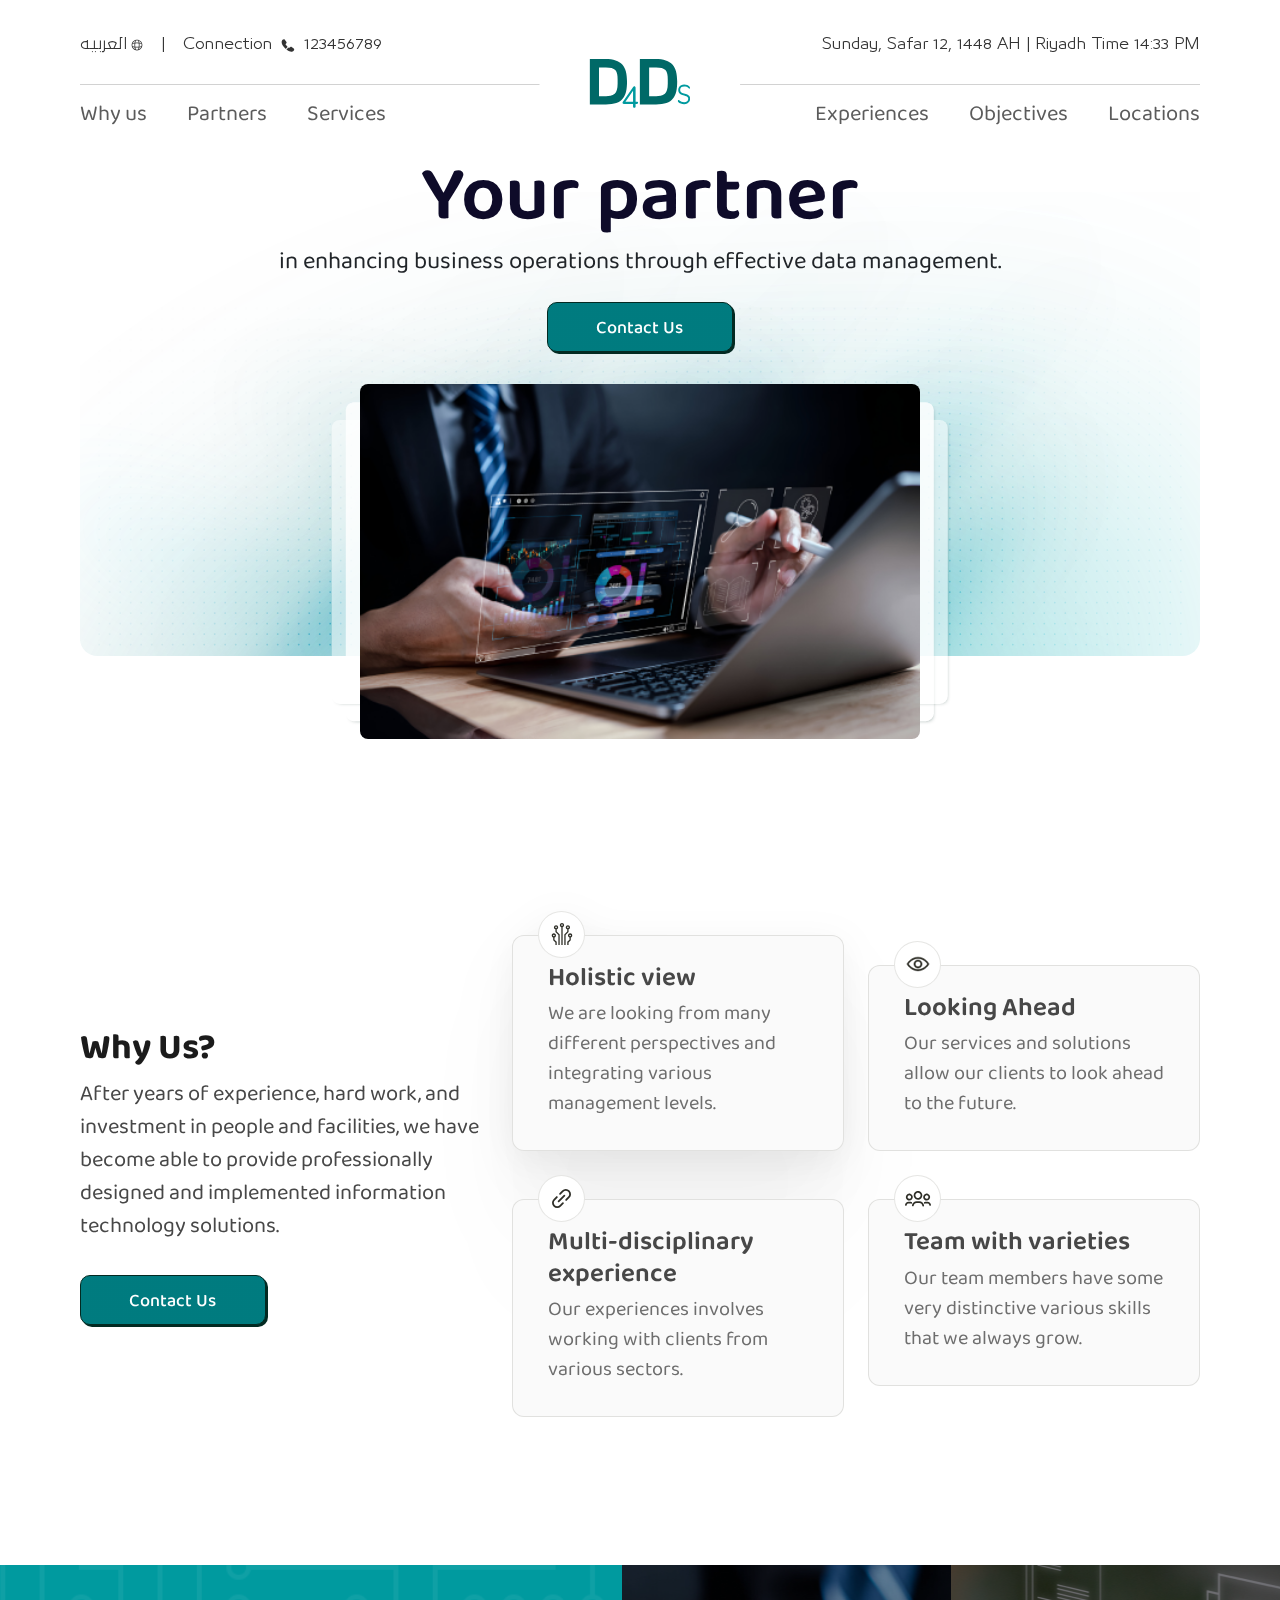
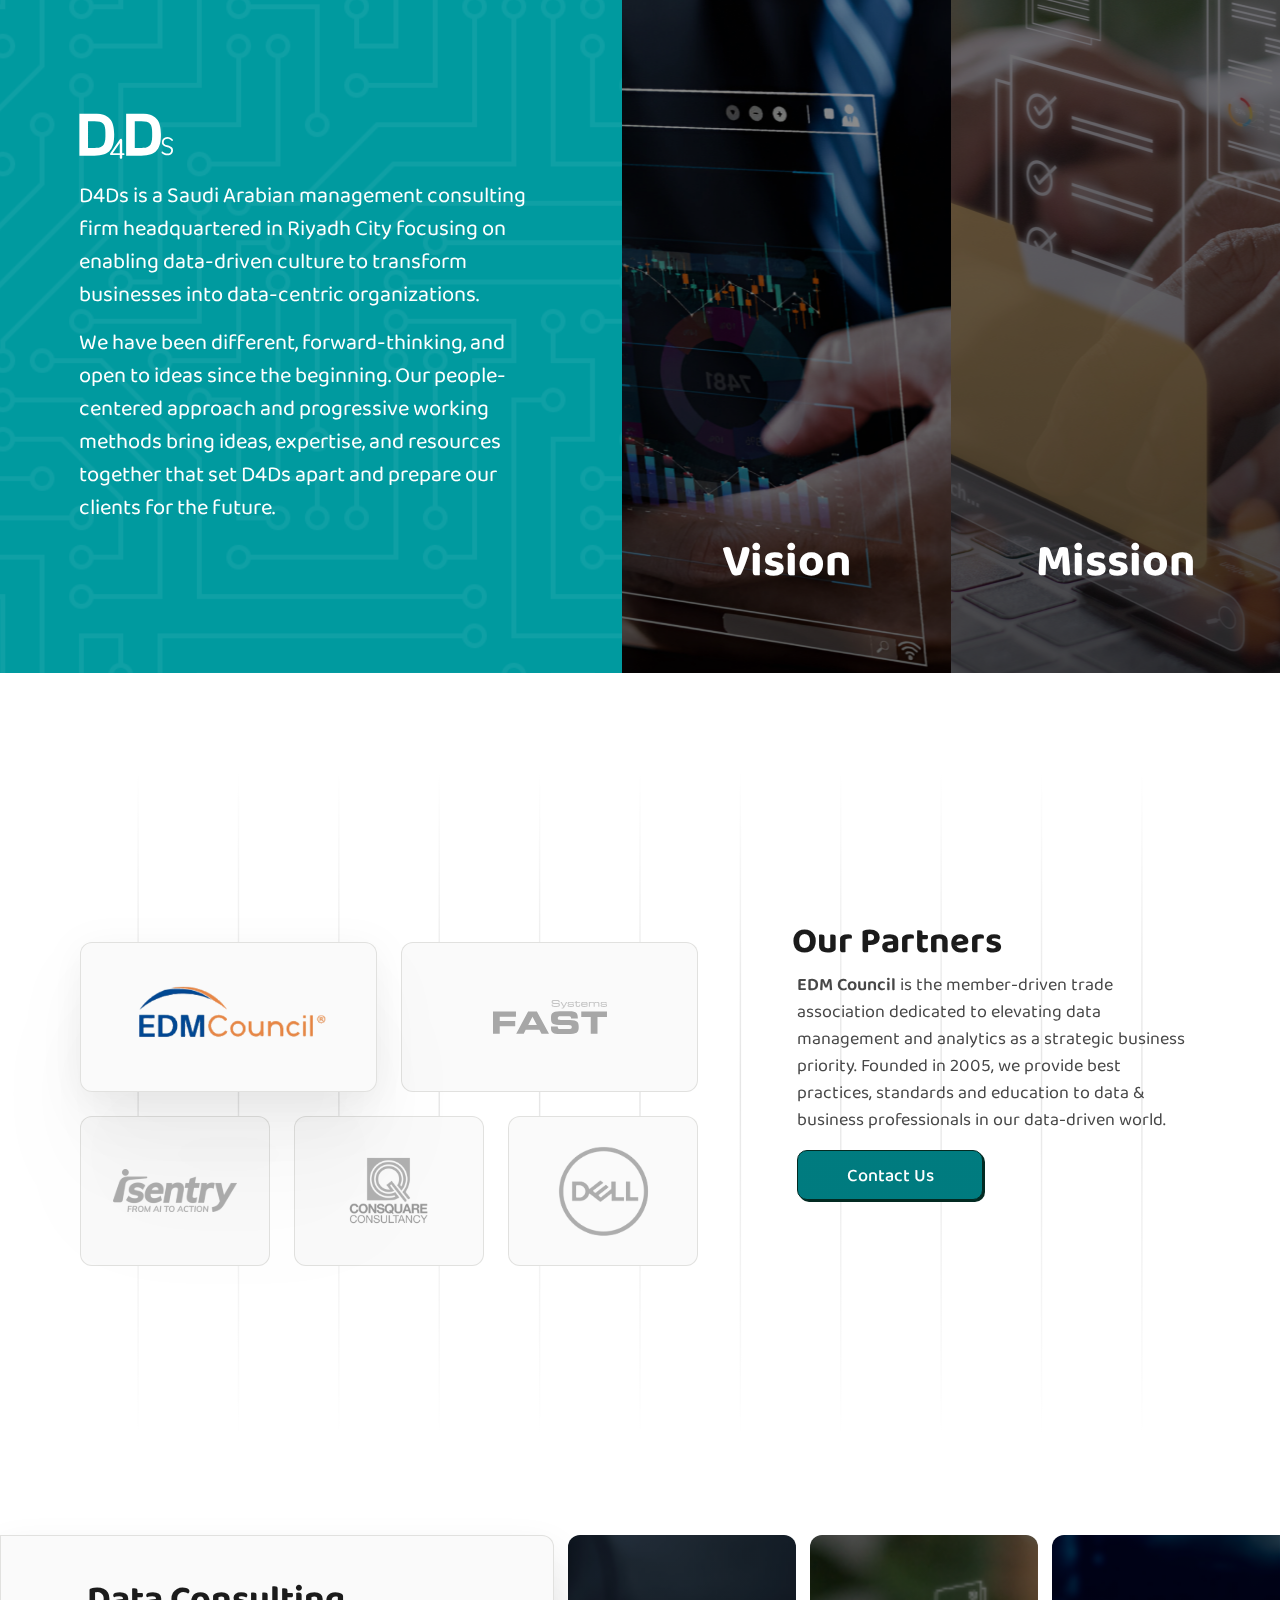
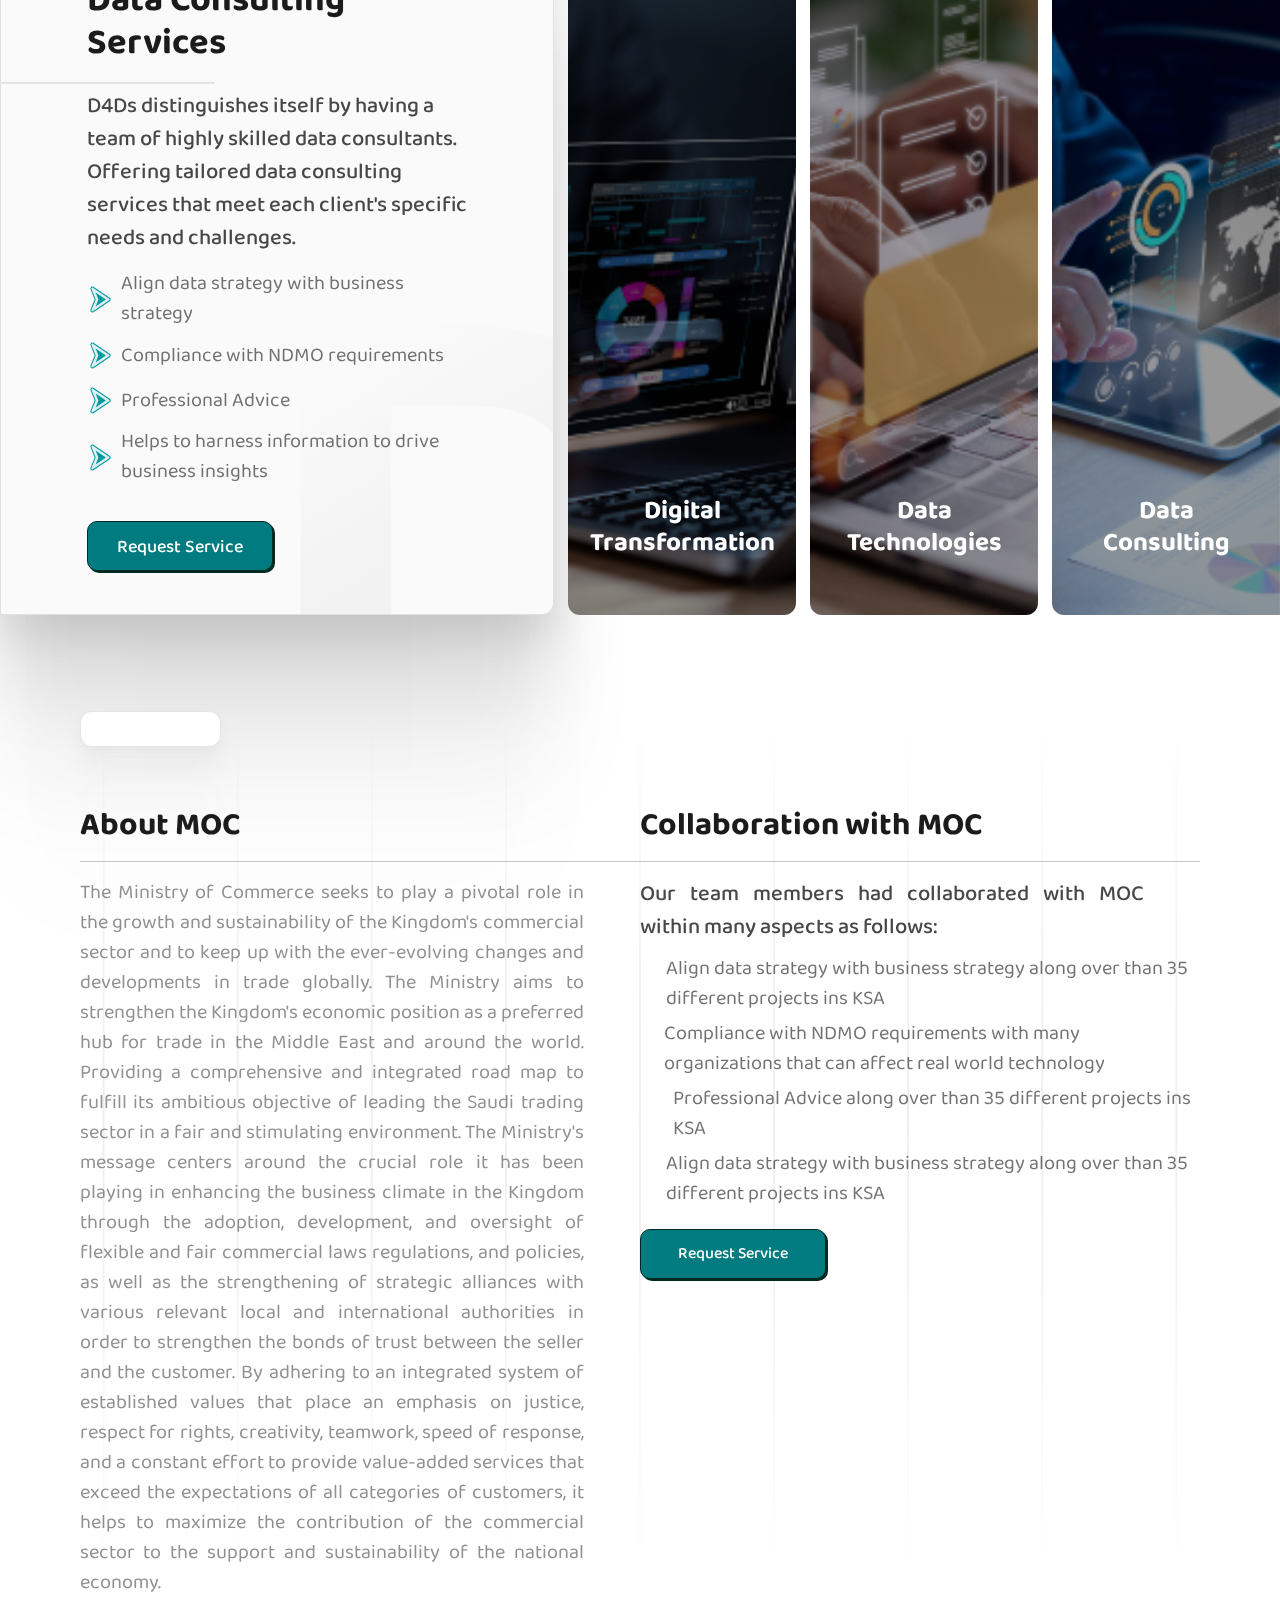
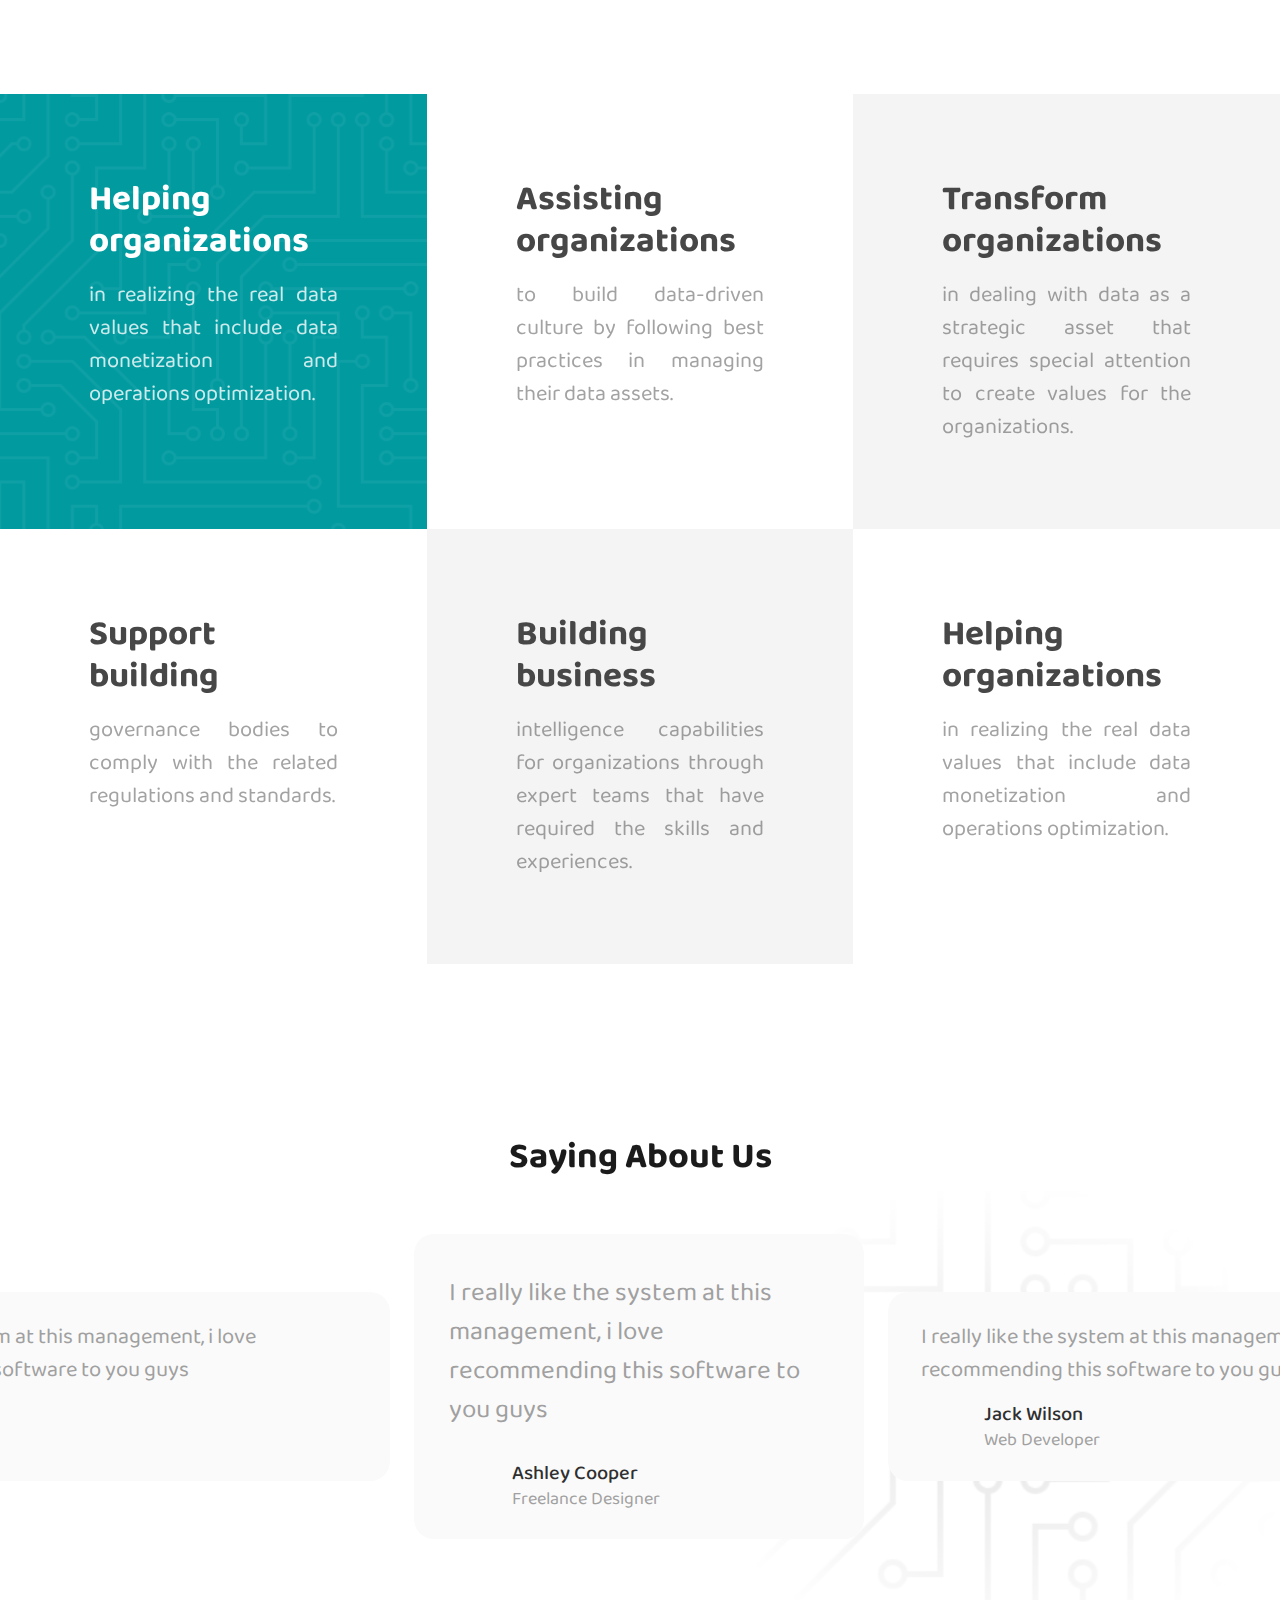
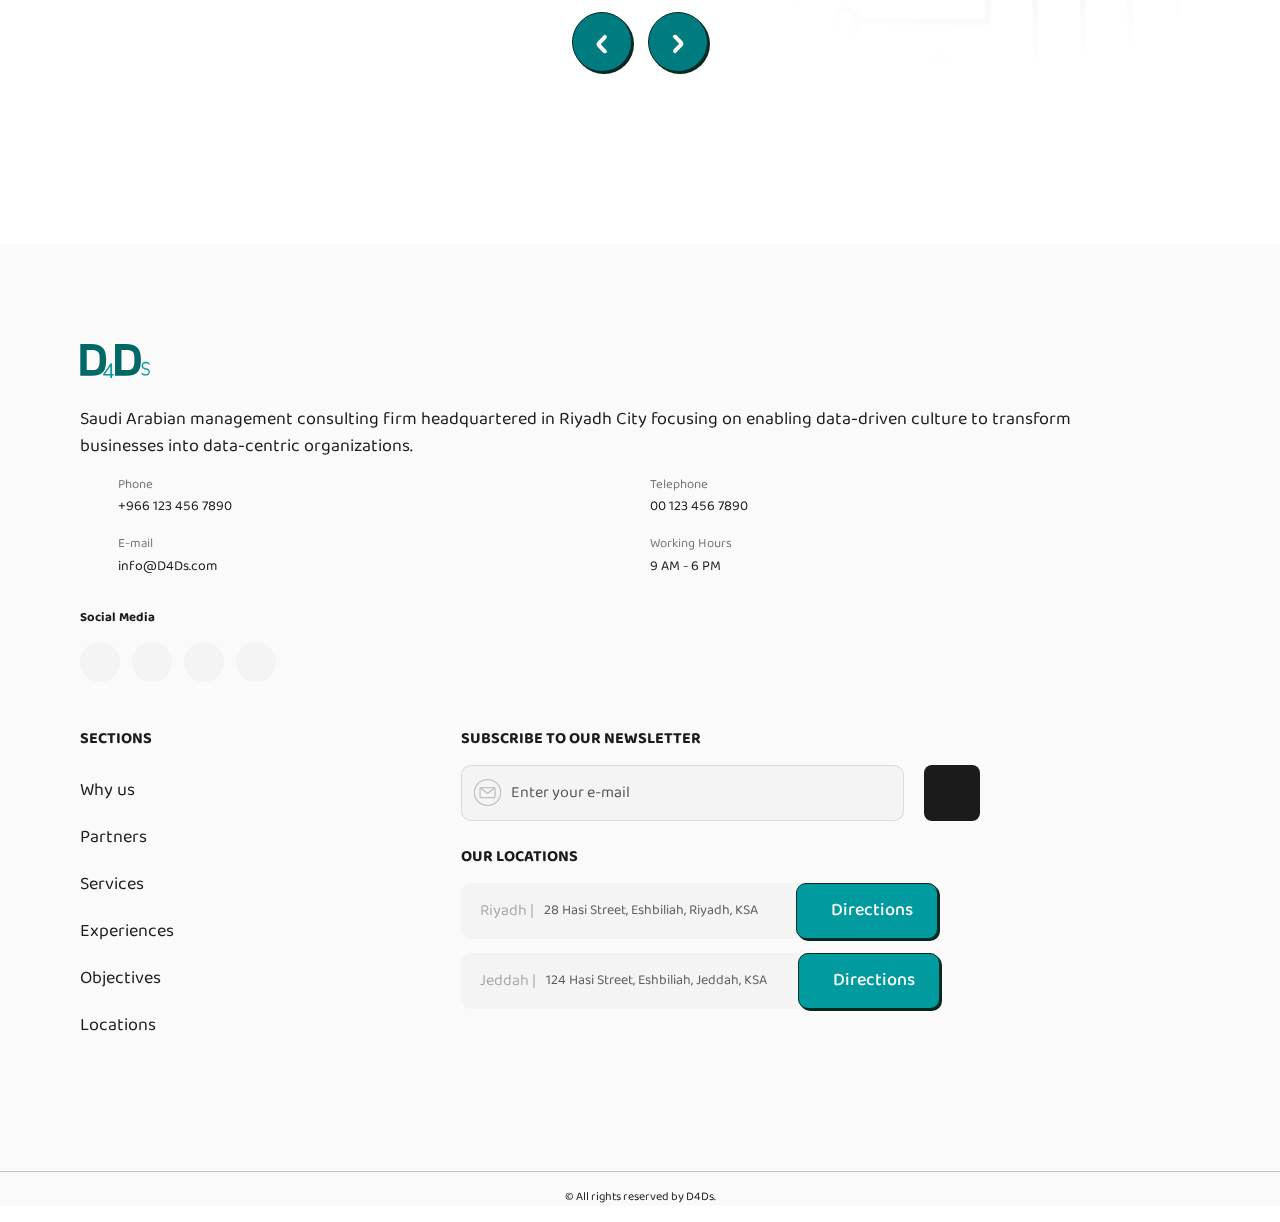
==== commit b6fb70fc: "add smoothing logic in services section" ====
--- a/index.html
+++ b/index.html
@@ -227,7 +227,112 @@
         </div>
       </div>
     </section>
-    <section id="services" class="mx-auto d-md-flex align-items-center justify-content-between"></section>
+    <section id="services" class="mx-auto d-md-flex align-items-center justify-content-between">
+      <div class="service">
+        <h5>Data<br>Consulting</h5>
+        <div class="service-info">
+          <h4>Data Consulting Services</h4>
+          <p>D4Ds distinguishes itself by having a team of highly skilled data consultants. Offering tailored data consulting services that meet each client's specific needs and challenges.</p>
+          <ul>
+            <li class="d-flex align-items-center">
+              <img loading="lazy" src="media/icons/caret-right.svg" alt="D4Ds">
+              <span>Align data strategy with business strategy</span>
+            </li>
+            <li class="d-flex align-items-center">
+              <img loading="lazy" src="media/icons/caret-right.svg" alt="D4Ds">
+              <span>Compliance with NDMO requirements</span>
+            </li>
+            <li class="d-flex align-items-center">
+              <img loading="lazy" src="media/icons/caret-right.svg" alt="D4Ds">
+              <span>Professional Advice</span>
+            </li>
+            <li class="d-flex align-items-center mb-0">
+              <img loading="lazy" src="media/icons/caret-right.svg" alt="D4Ds">
+              <span>Helps to harness information to drive business insights</span>
+            </li>
+          </ul>
+          <button class="btn-contact-us" type="button" data-bs-toggle="modal" data-bs-target="#contactUs">Request Service</button>
+        </div>
+      </div>
+      <div class="service">
+        <h5>Digital<br>Transformation</h5>
+        <div class="service-info">
+          <h4>Digital Transformation</h4>
+          <p>Providing comprehensive digital transformation services that encompass not only data but also processes, technology & organizational culture. Also, Ensuring seamless integration of digital technologies into all client's business.</p>
+          <ul>
+            <li class="d-flex align-items-center">
+              <img loading="lazy" src="media/icons/caret-right.svg" alt="D4Ds">
+              <span>Align data strategy with business strategy</span>
+            </li>
+            <li class="d-flex align-items-center">
+              <img loading="lazy" src="media/icons/caret-right.svg" alt="D4Ds">
+              <span>Compliance with NDMO requirements</span>
+            </li>
+            <li class="d-flex align-items-center">
+              <img loading="lazy" src="media/icons/caret-right.svg" alt="D4Ds">
+              <span>Professional Advice</span>
+            </li>
+            <li class="d-flex align-items-center mb-0">
+              <img loading="lazy" src="media/icons/caret-right.svg" alt="D4Ds">
+              <span>Helps to harness information to drive business insights</span>
+            </li>
+          </ul>
+          <button class="btn-contact-us" type="button" data-bs-toggle="modal" data-bs-target="#contactUs">Request Service</button>
+        </div>
+      </div>
+      <div class="service">
+        <h5>Data<br>Technologies</h5>
+        <div class="service-info">
+          <h4>Data Technologies</h4>
+          <p>D4Ds distinguishes itself by having a team of highly skilled data consultants. Offering tailored data consulting services that meet each client's specific needs and challenges.</p>
+          <ul>
+            <li class="d-flex align-items-center">
+              <img loading="lazy" src="media/icons/caret-right.svg" alt="D4Ds">
+              <span>Align data strategy with business strategy</span>
+            </li>
+            <li class="d-flex align-items-center">
+              <img loading="lazy" src="media/icons/caret-right.svg" alt="D4Ds">
+              <span>Compliance with NDMO requirements</span>
+            </li>
+            <li class="d-flex align-items-center">
+              <img loading="lazy" src="media/icons/caret-right.svg" alt="D4Ds">
+              <span>Professional Advice</span>
+            </li>
+            <li class="d-flex align-items-center mb-0">
+              <img loading="lazy" src="media/icons/caret-right.svg" alt="D4Ds">
+              <span>Helps to harness information to drive business insights</span>
+            </li>
+          </ul>
+          <button class="btn-contact-us" type="button" data-bs-toggle="modal" data-bs-target="#contactUs">Request Service</button>
+        </div>
+      </div>
+      <div class="service">
+        <h5>Data<br>Consulting</h5>
+        <div class="service-info">
+          <h4>Data Consulting Services</h4>
+          <p>D4Ds distinguishes itself by having a team of highly skilled data consultants. Offering tailored data consulting services that meet each client's specific needs and challenges.</p>
+          <ul>
+            <li class="d-flex align-items-center">
+              <img loading="lazy" src="media/icons/caret-right.svg" alt="D4Ds">
+              <span>Align data strategy with business strategy</span>
+            </li>
+            <li class="d-flex align-items-center">
+              <img loading="lazy" src="media/icons/caret-right.svg" alt="D4Ds">
+              <span>Compliance with NDMO requirements</span>
+            </li>
+            <li class="d-flex align-items-center">
+              <img loading="lazy" src="media/icons/caret-right.svg" alt="D4Ds">
+              <span>Professional Advice</span>
+            </li>
+            <li class="d-flex align-items-center mb-0">
+              <img loading="lazy" src="media/icons/caret-right.svg" alt="D4Ds">
+              <span>Helps to harness information to drive business insights</span>
+            </li>
+          </ul>
+          <button class="btn-contact-us" type="button" data-bs-toggle="modal" data-bs-target="#contactUs">Request Service</button>
+        </div>
+      </div>
+    </section>
     <section id="experiences">
       <div class="container">
         <div class="row gy-2 companies"></div>
--- a/css/style.css
+++ b/css/style.css
@@ -459,10 +459,12 @@
             font-size: 26px;
             font-weight: 700;
             text-align: center;
+            transition: all 0.3s ease-out;
         }
         .service-info {
             display: none;
             padding-inline: 15px;
+            transition: all 0.3s ease-out;
             h4 {
                 font-size: 24px;
                 font-weight: 700;
@@ -486,7 +488,6 @@
                 font-size: 18px;
                 font-weight: 500;
                 color: #474747;
-                transition: display 0.1s .2s ease-out;
             }
             ul {
                 margin-block: 8px;
@@ -505,7 +506,6 @@
                         display: none;
                         font-size: 16px;
                         color: #131313;
-                        transition: display 0.1s .2s ease-out;
                     }
                 }
             }
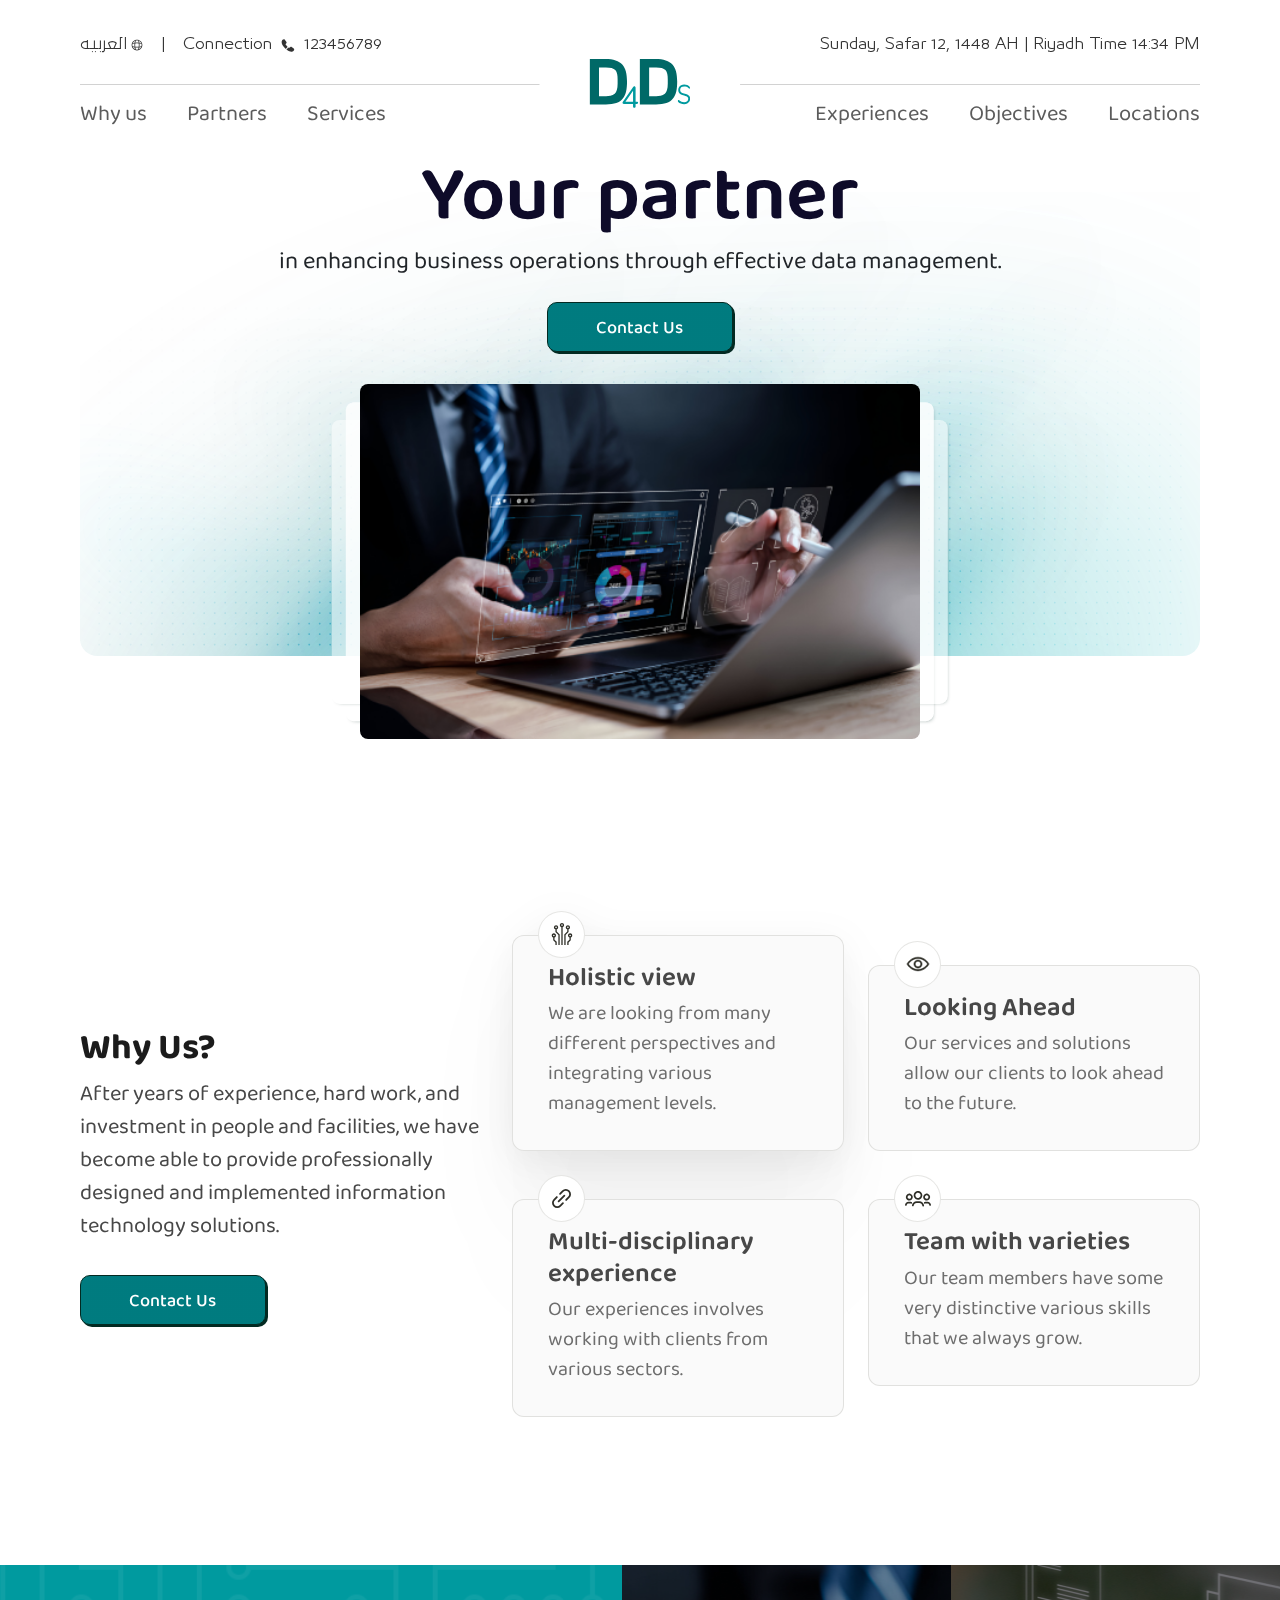
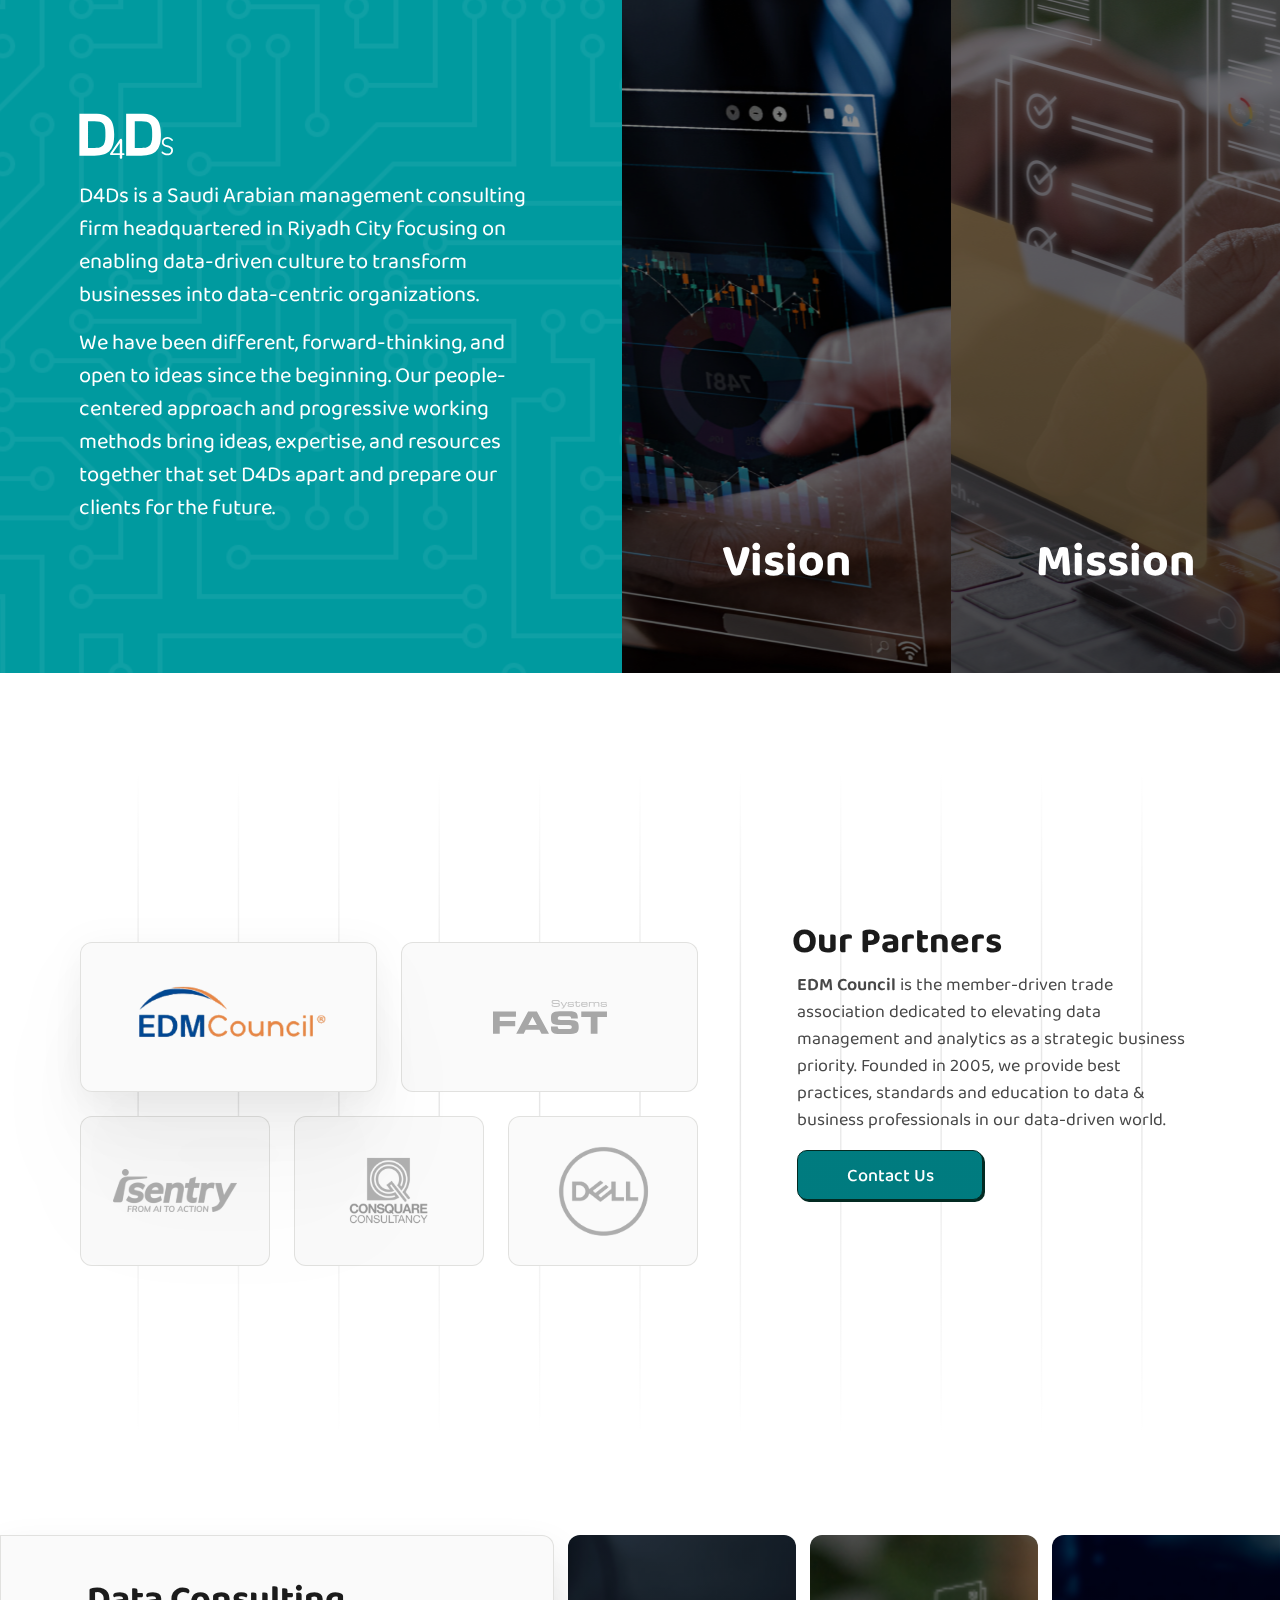
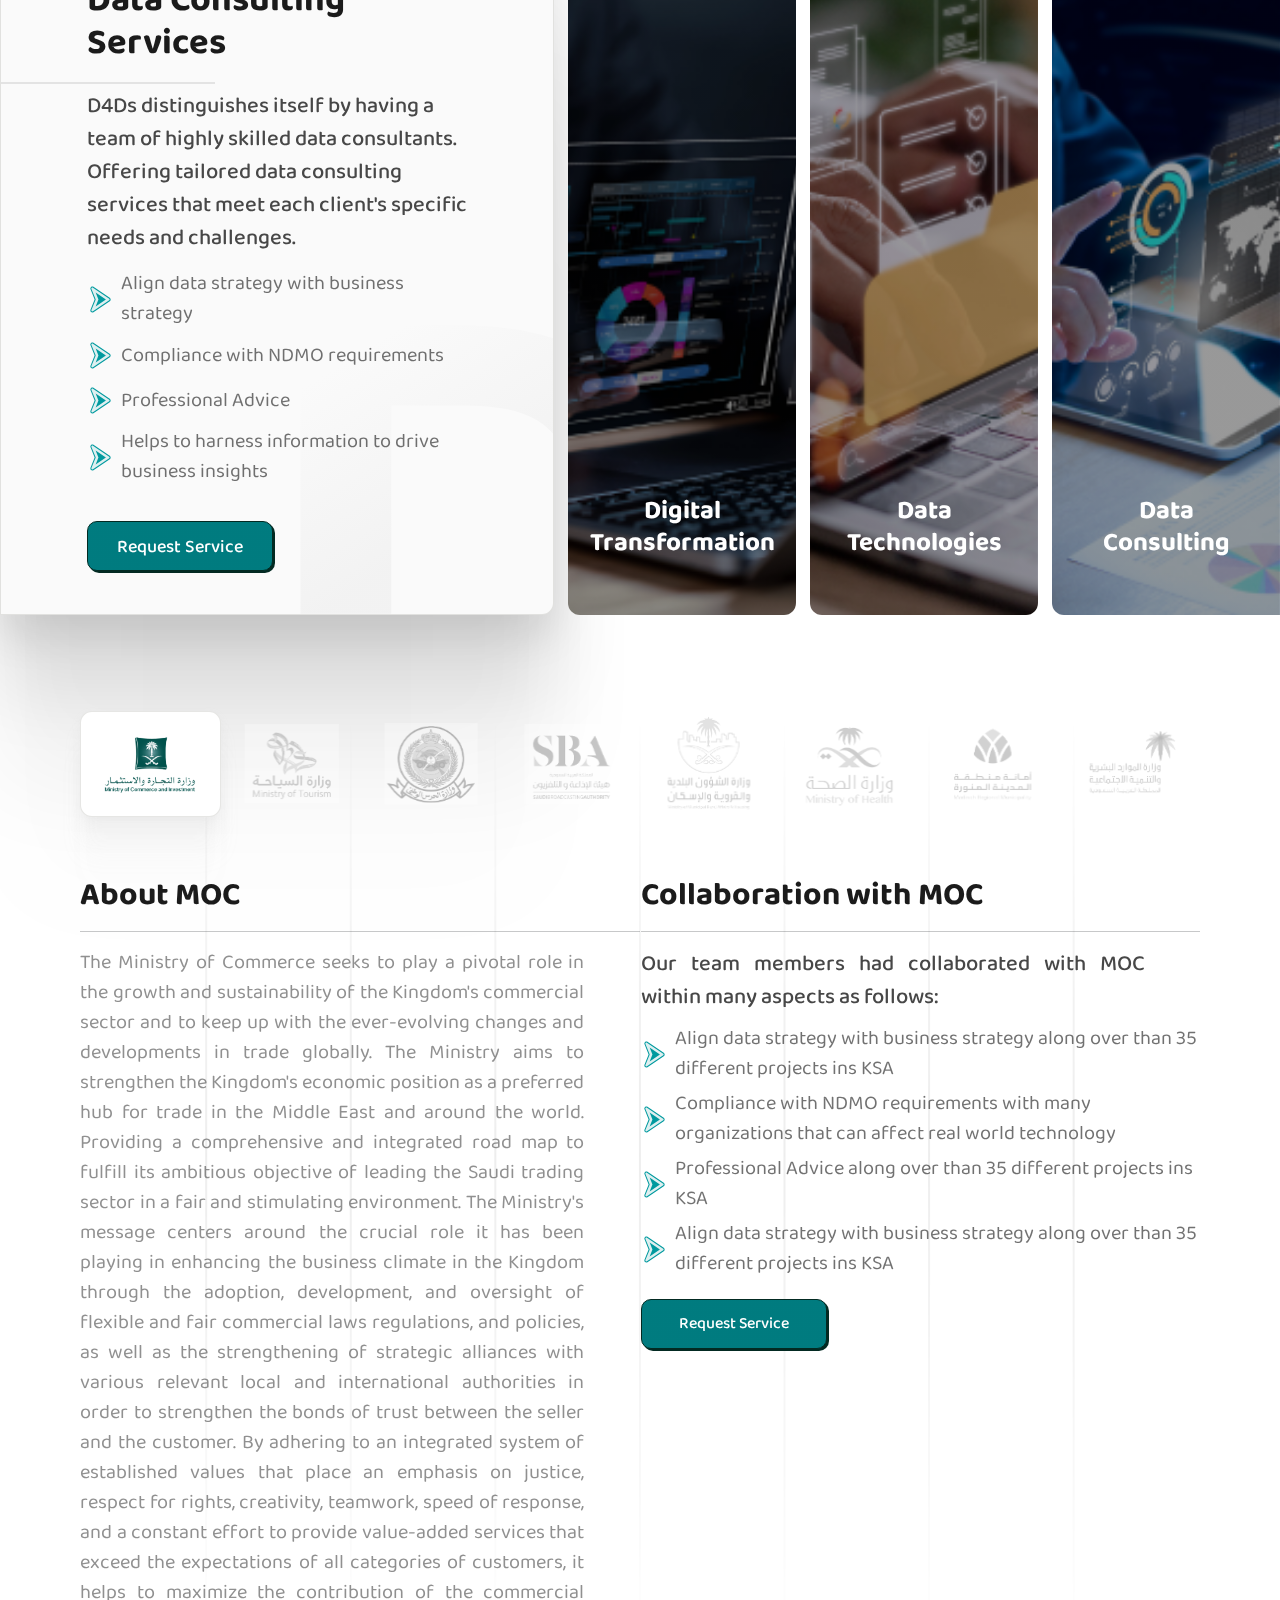
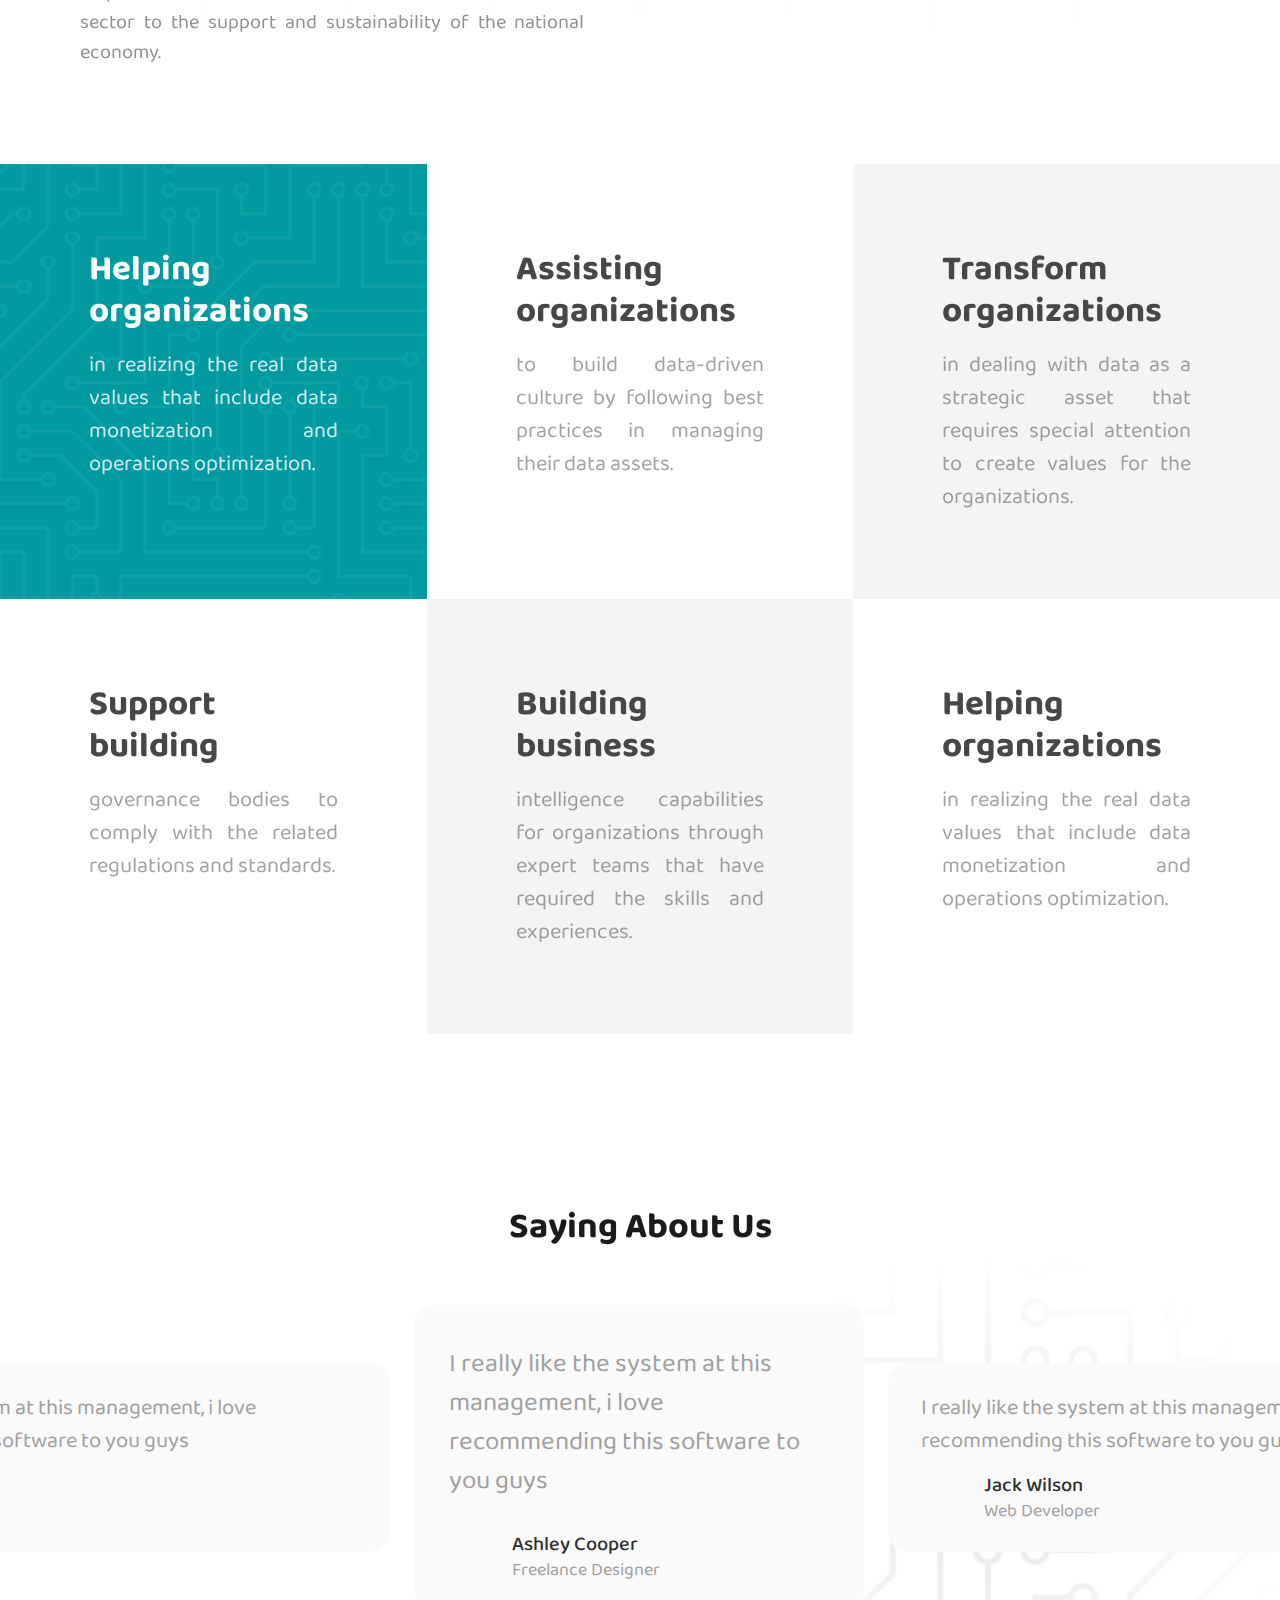
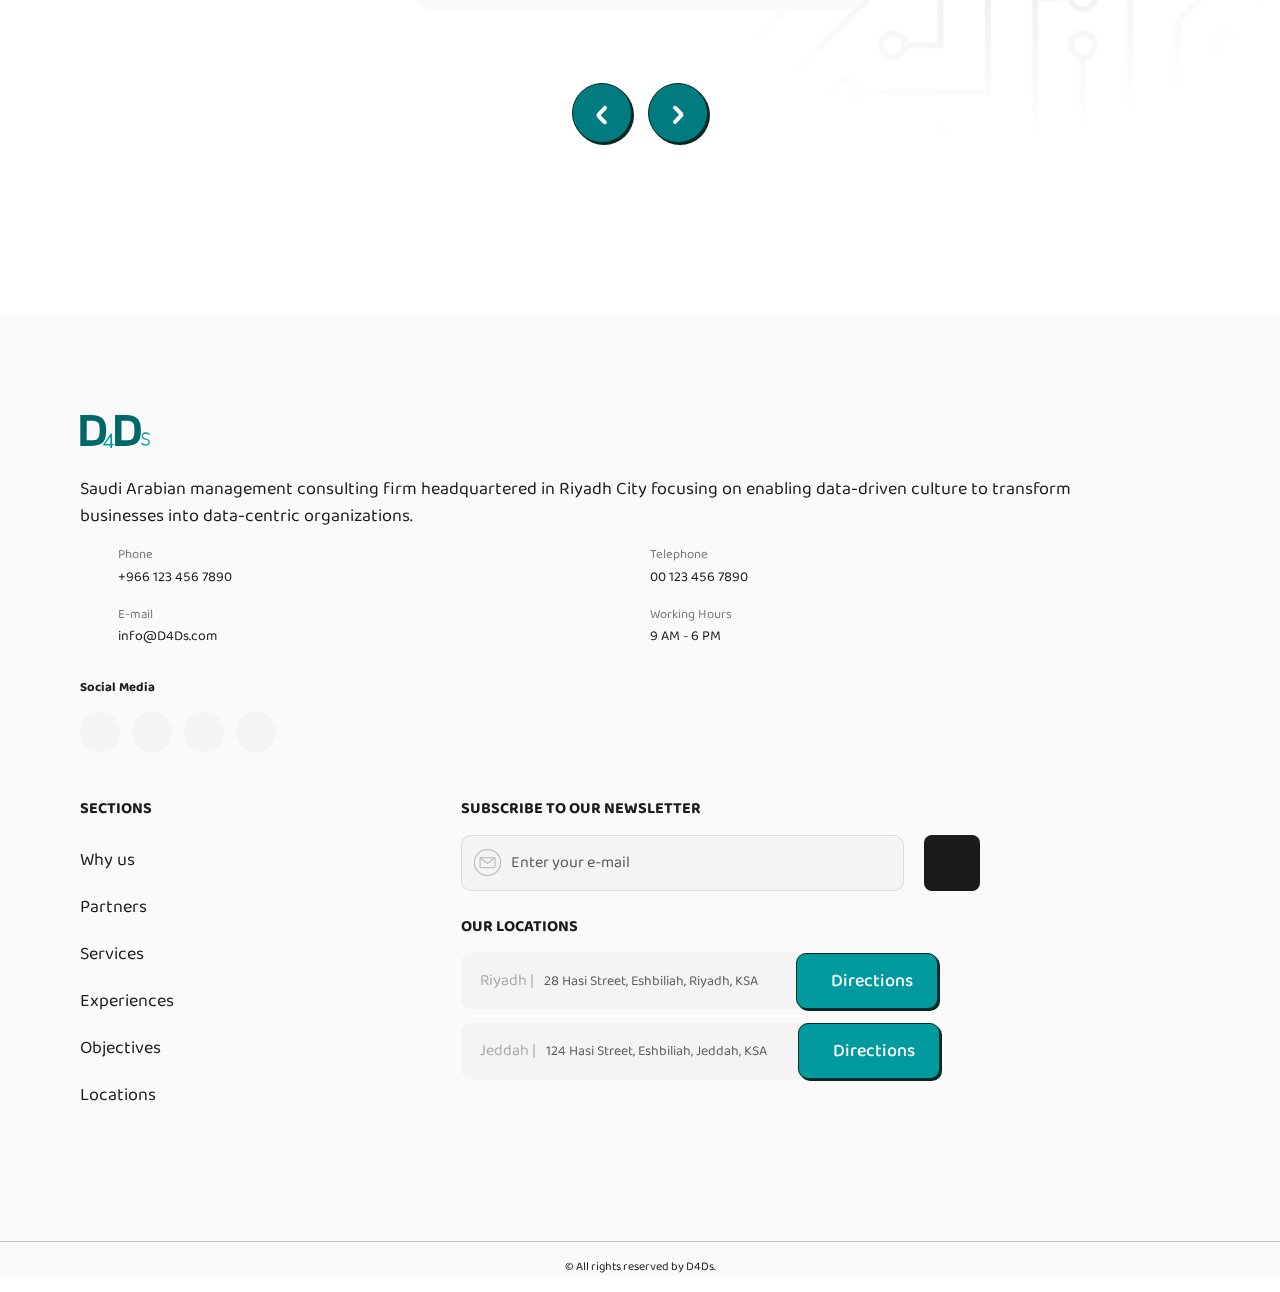
==== commit 1bd33c3b: "update animation of experience section" ====
--- a/index.html
+++ b/index.html
@@ -202,7 +202,7 @@
         </div>
         <div class="partners-info">
           <h4>Our Partners</h4>
-          <div class="owl-carousel owl-carousel-partners">
+          <div class="owl-carousel owl-carousel-item owl-partners">
             <div>
               <p><span>EDM Council</span> is the member-driven trade association dedicated to elevating data management and analytics as a strategic business priority. Founded in 2005, we provide best practices, standards and education to data & business professionals in our data-driven world.</p>
               <button class="btn-contact-us mx-auto" type="button" data-bs-toggle="modal" data-bs-target="#contactUs">Contact Us</button>
@@ -335,10 +335,289 @@
     </section>
     <section id="experiences">
       <div class="container">
-        <div class="row gy-2 companies"></div>
+        <div class="row gy-2 companies">
+          <div class="col-3 col-md d-flex align-items-center justify-content-center">
+            <div class="company">
+              <img class="w-100" loading="lazy" src="media/images/company-1.svg" alt="D4Ds">
+            </div>
+          </div>
+          <div class="col-3 col-md d-flex align-items-center justify-content-center">
+            <div class="company">
+              <img class="w-100" loading="lazy" src="media/images/company-2.svg" alt="D4Ds">
+            </div>
+          </div>
+          <div class="col-3 col-md d-flex align-items-center justify-content-center">
+            <div class="company">
+              <img class="w-100" loading="lazy" src="media/images/company-3.svg" alt="D4Ds">
+            </div>
+          </div>
+          <div class="col-3 col-md d-flex align-items-center justify-content-center">
+            <div class="company">
+              <img class="w-100" loading="lazy" src="media/images/company-4.svg" alt="D4Ds">
+            </div>
+          </div>
+          <div class="col-3 col-md d-flex align-items-center justify-content-center">
+            <div class="company">
+              <img class="w-100" loading="lazy" src="media/images/company-5.svg" alt="D4Ds">
+            </div>
+          </div>
+          <div class="col-3 col-md d-flex align-items-center justify-content-center">
+            <div class="company">
+              <img class="w-100" loading="lazy" src="media/images/company-6.svg" alt="D4Ds">
+            </div>
+          </div>
+          <div class="col-3 col-md d-flex align-items-center justify-content-center">
+            <div class="company">
+              <img class="w-100" loading="lazy" src="media/images/company-7.svg" alt="D4Ds">
+            </div>
+          </div>
+          <div class="col-3 col-md d-flex align-items-center justify-content-center">
+            <div class="company">
+              <img class="w-100" loading="lazy" src="media/images/company-8.svg" alt="D4Ds">
+            </div>
+          </div>
+        </div>
         <div class="d-lg-flex align-items-start">
-          <div class="about-companies"></div>
-          <div class="collaboration-companies"></div>
+          <div class="about-companies">
+            <div class="owl-carousel owl-companies-about">
+              <div>
+                <h4>About MOC</h4>
+                <hr>
+                <p>The Ministry of Commerce seeks to play a pivotal role in the growth and sustainability of the Kingdom's commercial sector and to keep up with the ever-evolving changes and developments in trade globally. The Ministry aims to strengthen the Kingdom's economic position as a preferred hub for trade in the Middle East and around the world.  Providing a comprehensive and integrated road map to fulfill its ambitious objective of leading the Saudi trading sector in a fair and stimulating environment. The Ministry's message centers around the crucial role it has been playing in enhancing the business climate in the Kingdom through the adoption, development, and oversight of flexible and fair commercial laws regulations, and policies, as well as the strengthening of strategic alliances with various relevant local and international authorities in order to strengthen the bonds of trust between the seller and the customer. By adhering to an integrated system of established values that place an emphasis on justice, respect for rights, creativity, teamwork, speed of response, and a constant effort to provide value-added services that exceed the expectations of all categories of customers, it helps to maximize the contribution of the commercial sector to the support and sustainability of the national economy.​</p>
+              </div>
+              <div>
+                <h4>About MOT</h4>
+                <hr>
+                <p>The Ministry of Tourism started operations in 2000, focusing on long-term growth. Its main objective is to implement the kingdom's vision for tourism, along with facilitating successful collaborations and developing national human capital.</p>
+              </div>
+              <div>
+                <h4>About NG</h4>
+                <hr>
+                <p>The National Guard is an armed military force that contributes to defending the lands and borders of the Kingdom of Saudi Arabia and maintaining internal security and stability.</p>
+              </div>
+              <div>
+                <h4>About SBA</h4>
+                <hr>
+                <p>The Saudi Radio and Television Corporation is a Saudi government body that has a legal personality and financial independence affiliated with the Saudi Ministry of Information. It seeks to convey the message of the Kingdom of Saudi Arabia to all regions locally and globally through word and image, and to raise and develop the level of radio and television performance. It has several governmental and official television and radio channels, namely the Saudi Channel, the SBC Channel, the Memories Channel, the News Channel, the Saudi Sports Channels, the Holy Quran Channel, and the Prophet’s Sunnah Channel. Among the radio stations are the Holy Quran Radio, Jeddah Radio, Riyadh Radio, Call of Islam Radio, and Saudi Radio Radio. And Saudi international radio.</p>
+              </div>
+              <div>
+                <h4>About MOMRAH</h4>
+                <hr>
+                <p>The Ministry Of Municipal And Rural Affairs Was Established In 1395 AH / 1975 AD By Royal Decree No. (A/266) Dated 8/10/1395 AH And Was Entrusted With The Responsibility Of Urban Planning For The Cities Of The Kingdom, And What This Entails In Providing Roads And Basic Equipment, Improving And Beautifying Cities & Developing Municipal And Rural Areas In Addition To To The Management Of The Services Necessary To Maintain The Cleanliness And Health Of The Environment In The Kingdom.</p>
+              </div>
+              <div>
+                <h4>About MOH</h4>
+                <hr>
+                <p>Since the founding of Saudi Arabia by King Abdul Aziz, public health has been a top priority. In 1925, he established the Public Health Department in Makkah, building a solid healthcare infrastructure with international cooperation. To manage growing healthcare demands, including for Hajj and Umrah, the Public Health Council was formed. In 1951, the Ministry of Health was established by Royal Decree, realizing King Abdul Aziz’s vision for a comprehensive national healthcare system.</p>
+              </div>
+              <div>
+                <h4>About MRM</h4>
+                <hr>
+                <p>The Medina Region Municipality is responsible for providing municipal services with the aim of developing and improving the region in terms of urban, economic and social aspects. In the year 1401 AH, a royal decree was issued to change the name of the city municipality to “the Municipality of Medina,” following a ministerial decision in 1398 that classified the municipality as an excellent category. The secretariat is concerned with multiple tasks such as maintaining cleanliness, combating public health pests, monitoring commercial activities and ensuring food safety, in addition to maintaining roads and lighting, establishing building regulations, and supervising the provision of municipal services to residents and visitors of Medina.</p>
+              </div>
+              <div>
+                <h4>About MOHRSD</h4>
+                <hr>
+                <p>The Ministry of Human Resources and Social Development is the government body that is responsible for establishing general policy for labor and workers laws in both public and private sectors inside the Kingdom of Saudi Arabia, as well as all matters relating to social affairs and its development programs which conform with the visions and policies adopted by the Kingdom’s government.</p>
+              </div>
+            </div>
+          </div>
+          <div class="collaboration-companies">
+            <div class="owl-carousel owl-carousel-item owl-companies-collaboration">
+              <div>
+                <h4>Collaboration with MOC</h4>
+                <hr>
+                <p>Our team members had collaborated with MOC within many aspects as follows:</p>
+                <ul>
+                    <li class="d-flex align-items-center">
+                      <img loading="lazy" src="media/icons/caret-right.svg" alt="D4Ds">
+                      <span> Align data strategy with business strategy along over than 35 different projects ins KSA</span>
+                    </li>
+                    <li class="d-flex align-items-center">
+                      <img loading="lazy" src="media/icons/caret-right.svg" alt="D4Ds">
+                      <span> Compliance with NDMO requirements with many organizations that can affect real world technology</span>
+                    </li>
+                    <li class="d-flex align-items-center">
+                      <img loading="lazy" src="media/icons/caret-right.svg" alt="D4Ds">
+                      <span>Professional Advice along over than 35 different projects ins KSA</span>
+                    </li>
+                    <li class="d-flex align-items-center mb-0">
+                      <img loading="lazy" src="media/icons/caret-right.svg" alt="D4Ds">
+                      <span> Align data strategy with business strategy along over than 35 different projects ins KSA</span>
+                    </li>
+                </ul>
+                <button class="btn-contact-us" type="button" data-bs-toggle="modal" data-bs-target="#contactUs">Request Service</button>
+              </div>
+              <div>
+                <h4>Collaboration with MOT</h4>
+                <hr>
+                <p>Our team members had collaborated with MOT within many aspects as follows:</p>
+                <ul>
+                    <li class="d-flex align-items-center">
+                      <img loading="lazy" src="media/icons/caret-right.svg" alt="D4Ds">
+                      <span> Align data strategy with business strategy along over than 35 different projects ins KSA</span>
+                    </li>
+                    <li class="d-flex align-items-center">
+                      <img loading="lazy" src="media/icons/caret-right.svg" alt="D4Ds">
+                      <span> Compliance with NDMO requirements with many organizations that can affect real world technology</span>
+                    </li>
+                    <li class="d-flex align-items-center">
+                      <img loading="lazy" src="media/icons/caret-right.svg" alt="D4Ds">
+                      <span>Professional Advice along over than 35 different projects ins KSA</span>
+                    </li>
+                    <li class="d-flex align-items-center mb-0">
+                      <img loading="lazy" src="media/icons/caret-right.svg" alt="D4Ds">
+                      <span> Align data strategy with business strategy along over than 35 different projects ins KSA</span>
+                    </li>
+                </ul>
+                <button class="btn-contact-us" type="button" data-bs-toggle="modal" data-bs-target="#contactUs">Request Service</button>
+              </div>
+              <div>
+                <h4>Collaboration with NG</h4>
+                <hr>
+                <p>Our team members had collaborated with NG within many aspects as follows:</p>
+                <ul>
+                    <li class="d-flex align-items-center">
+                      <img loading="lazy" src="media/icons/caret-right.svg" alt="D4Ds">
+                      <span> Align data strategy with business strategy along over than 35 different projects ins KSA</span>
+                    </li>
+                    <li class="d-flex align-items-center">
+                      <img loading="lazy" src="media/icons/caret-right.svg" alt="D4Ds">
+                      <span> Compliance with NDMO requirements with many organizations that can affect real world technology</span>
+                    </li>
+                    <li class="d-flex align-items-center">
+                      <img loading="lazy" src="media/icons/caret-right.svg" alt="D4Ds">
+                      <span>Professional Advice along over than 35 different projects ins KSA</span>
+                    </li>
+                    <li class="d-flex align-items-center mb-0">
+                      <img loading="lazy" src="media/icons/caret-right.svg" alt="D4Ds">
+                      <span> Align data strategy with business strategy along over than 35 different projects ins KSA</span>
+                    </li>
+                </ul>
+                <button class="btn-contact-us" type="button" data-bs-toggle="modal" data-bs-target="#contactUs">Request Service</button>
+              </div>
+              <div>
+                <h4>Collaboration with SBA</h4>
+                <hr>
+                <p>Our team members had collaborated with SBA within many aspects as follows:</p>
+                <ul>
+                    <li class="d-flex align-items-center">
+                      <img loading="lazy" src="media/icons/caret-right.svg" alt="D4Ds">
+                      <span> Align data strategy with business strategy along over than 35 different projects ins KSA</span>
+                    </li>
+                    <li class="d-flex align-items-center">
+                      <img loading="lazy" src="media/icons/caret-right.svg" alt="D4Ds">
+                      <span> Compliance with NDMO requirements with many organizations that can affect real world technology</span>
+                    </li>
+                    <li class="d-flex align-items-center">
+                      <img loading="lazy" src="media/icons/caret-right.svg" alt="D4Ds">
+                      <span>Professional Advice along over than 35 different projects ins KSA</span>
+                    </li>
+                    <li class="d-flex align-items-center mb-0">
+                      <img loading="lazy" src="media/icons/caret-right.svg" alt="D4Ds">
+                      <span> Align data strategy with business strategy along over than 35 different projects ins KSA</span>
+                    </li>
+                </ul>
+                <button class="btn-contact-us" type="button" data-bs-toggle="modal" data-bs-target="#contactUs">Request Service</button>
+              </div>
+              <div>
+                <h4>Collaboration with MOMRAH</h4>
+                <hr>
+                <p>Our team members had collaborated with MOMRAH within many aspects as follows:</p>
+                <ul>
+                    <li class="d-flex align-items-center">
+                      <img loading="lazy" src="media/icons/caret-right.svg" alt="D4Ds">
+                      <span> Align data strategy with business strategy along over than 35 different projects ins KSA</span>
+                    </li>
+                    <li class="d-flex align-items-center">
+                      <img loading="lazy" src="media/icons/caret-right.svg" alt="D4Ds">
+                      <span> Compliance with NDMO requirements with many organizations that can affect real world technology</span>
+                    </li>
+                    <li class="d-flex align-items-center">
+                      <img loading="lazy" src="media/icons/caret-right.svg" alt="D4Ds">
+                      <span>Professional Advice along over than 35 different projects ins KSA</span>
+                    </li>
+                    <li class="d-flex align-items-center mb-0">
+                      <img loading="lazy" src="media/icons/caret-right.svg" alt="D4Ds">
+                      <span> Align data strategy with business strategy along over than 35 different projects ins KSA</span>
+                    </li>
+                </ul>
+                <button class="btn-contact-us" type="button" data-bs-toggle="modal" data-bs-target="#contactUs">Request Service</button>
+              </div>
+              <div>
+                <h4>Collaboration with MOH</h4>
+                <hr>
+                <p>Our team members had collaborated with MOH within many aspects as follows:</p>
+                <ul>
+                    <li class="d-flex align-items-center">
+                      <img loading="lazy" src="media/icons/caret-right.svg" alt="D4Ds">
+                      <span> Align data strategy with business strategy along over than 35 different projects ins KSA</span>
+                    </li>
+                    <li class="d-flex align-items-center">
+                      <img loading="lazy" src="media/icons/caret-right.svg" alt="D4Ds">
+                      <span> Compliance with NDMO requirements with many organizations that can affect real world technology</span>
+                    </li>
+                    <li class="d-flex align-items-center">
+                      <img loading="lazy" src="media/icons/caret-right.svg" alt="D4Ds">
+                      <span>Professional Advice along over than 35 different projects ins KSA</span>
+                    </li>
+                    <li class="d-flex align-items-center mb-0">
+                      <img loading="lazy" src="media/icons/caret-right.svg" alt="D4Ds">
+                      <span> Align data strategy with business strategy along over than 35 different projects ins KSA</span>
+                    </li>
+                </ul>
+                <button class="btn-contact-us" type="button" data-bs-toggle="modal" data-bs-target="#contactUs">Request Service</button>
+              </div>
+              <div>
+                <h4>Collaboration with MRM</h4>
+                <hr>
+                <p>Our team members had collaborated with MRM within many aspects as follows:</p>
+                <ul>
+                    <li class="d-flex align-items-center">
+                      <img loading="lazy" src="media/icons/caret-right.svg" alt="D4Ds">
+                      <span> Align data strategy with business strategy along over than 35 different projects ins KSA</span>
+                    </li>
+                    <li class="d-flex align-items-center">
+                      <img loading="lazy" src="media/icons/caret-right.svg" alt="D4Ds">
+                      <span> Compliance with NDMO requirements with many organizations that can affect real world technology</span>
+                    </li>
+                    <li class="d-flex align-items-center">
+                      <img loading="lazy" src="media/icons/caret-right.svg" alt="D4Ds">
+                      <span>Professional Advice along over than 35 different projects ins KSA</span>
+                    </li>
+                    <li class="d-flex align-items-center mb-0">
+                      <img loading="lazy" src="media/icons/caret-right.svg" alt="D4Ds">
+                      <span> Align data strategy with business strategy along over than 35 different projects ins KSA</span>
+                    </li>
+                </ul>
+                <button class="btn-contact-us" type="button" data-bs-toggle="modal" data-bs-target="#contactUs">Request Service</button>
+              </div>
+              <div>
+                <h4>Collaboration with MOHRSD</h4>
+                <hr>
+                <p>Our team members had collaborated with MOHRSD within many aspects as follows:</p>
+                <ul>
+                    <li class="d-flex align-items-center">
+                      <img loading="lazy" src="media/icons/caret-right.svg" alt="D4Ds">
+                      <span> Align data strategy with business strategy along over than 35 different projects ins KSA</span>
+                    </li>
+                    <li class="d-flex align-items-center">
+                      <img loading="lazy" src="media/icons/caret-right.svg" alt="D4Ds">
+                      <span> Compliance with NDMO requirements with many organizations that can affect real world technology</span>
+                    </li>
+                    <li class="d-flex align-items-center">
+                      <img loading="lazy" src="media/icons/caret-right.svg" alt="D4Ds">
+                      <span>Professional Advice along over than 35 different projects ins KSA</span>
+                    </li>
+                    <li class="d-flex align-items-center mb-0">
+                      <img loading="lazy" src="media/icons/caret-right.svg" alt="D4Ds">
+                      <span> Align data strategy with business strategy along over than 35 different projects ins KSA</span>
+                    </li>
+                </ul>
+                <button class="btn-contact-us" type="button" data-bs-toggle="modal" data-bs-target="#contactUs">Request Service</button>
+              </div>
+            </div>
+          </div>
         </div>
       </div>
     </section>
@@ -347,7 +626,7 @@
     </section>
     <section id="about-us">
       <h4>Saying About Us</h4>
-      <div class="owl-carousel owl-carousel-about-us">
+      <div class="owl-carousel owl-about-us">
         <div class="about-us-card">
           <p>I really like the system at this management, i love recommending this software to you guys</p>
           <div class="d-flex align-items-center">
--- a/css/style.css
+++ b/css/style.css
@@ -425,34 +425,13 @@
         cursor: pointer;
         overflow: hidden;
         align-items: end;
+        border-radius: 12px;
         padding-bottom: 56px;
         background-size: cover;
         justify-content: center;
         background-position: center;
         background-repeat: no-repeat;
         transition: width 0.3s ease-out;
-        &:first-of-type {
-            border-radius: 0px 12px 12px 0px;
-            background-image: linear-gradient(0deg, rgba(0, 0, 0, 0.40) 0%, rgba(0, 0, 0, 0.40) 100%), url(../media/images/service-1.png);
-            &.ar {
-                border-radius: 12px 0px 0px 12px;
-            }
-        }
-        &:nth-of-type(2) {
-            border-radius: 12px;
-            background-image: linear-gradient(0deg, rgba(0, 0, 0, 0.40) 0%, rgba(0, 0, 0, 0.40) 100%), url(../media/images/service-2.png);
-        }
-        &:nth-of-type(3) {
-            border-radius: 12px;
-            background-image: linear-gradient(0deg, rgba(0, 0, 0, 0.40) 0%, rgba(0, 0, 0, 0.40) 100%), url(../media/images/service-3.png);
-        }
-        &:last-of-type {
-            border-radius: 12px 0px 0px 12px;
-            background-image: linear-gradient(0deg, rgba(0, 0, 0, 0.40) 0%, rgba(0, 0, 0, 0.40) 100%), url(../media/images/service-4.png);
-            &.ar {
-                border-radius: 0px 12px 12px 0px;
-            }
-        }
         h5 {
             display: none;
             color: #FFF;
@@ -541,6 +520,28 @@
         @media screen and (min-width: 768px) {
             & {
                 height: 680px;
+                &:first-of-type {
+                    border-radius: 0px 12px 12px 0px;
+                    background-image: linear-gradient(0deg, rgba(0, 0, 0, 0.40) 0%, rgba(0, 0, 0, 0.40) 100%), url(../media/images/service-1.png);
+                    &.ar {
+                        border-radius: 12px 0px 0px 12px;
+                    }
+                }
+                &:nth-of-type(2) {
+                    border-radius: 12px;
+                    background-image: linear-gradient(0deg, rgba(0, 0, 0, 0.40) 0%, rgba(0, 0, 0, 0.40) 100%), url(../media/images/service-2.png);
+                }
+                &:nth-of-type(3) {
+                    border-radius: 12px;
+                    background-image: linear-gradient(0deg, rgba(0, 0, 0, 0.40) 0%, rgba(0, 0, 0, 0.40) 100%), url(../media/images/service-3.png);
+                }
+                &:last-of-type {
+                    border-radius: 12px 0px 0px 12px;
+                    background-image: linear-gradient(0deg, rgba(0, 0, 0, 0.40) 0%, rgba(0, 0, 0, 0.40) 100%), url(../media/images/service-4.png);
+                    &.ar {
+                        border-radius: 0px 12px 12px 0px;
+                    }
+                }
                 .service-info {
                     padding-inline: 86px 75px;
                     h4 {
@@ -800,7 +801,7 @@
             color: #1B1B1B;
             text-align: center;
         }
-        .owl-carousel-about-us {
+        .owl-about-us {
             padding-top: 28px;
             background-size: contain;
             background-repeat: no-repeat;
@@ -894,7 +895,7 @@
                 h4 {
                     font-size: 36px;
                 }
-                .owl-carousel-about-us {
+                .owl-about-us {
                     padding-top: 55px;
                     .owl-stage .owl-item {
                         display: flex;
@@ -957,7 +958,7 @@
             
         }
         @media screen and (min-width: 1200px) {
-            & .owl-carousel-about-us .owl-stage .owl-item.active.center .about-us-card > img {
+            & .owl-about-us .owl-stage .owl-item.active.center .about-us-card > img {
                 width: 175px;
                 height: 125px;
                 right: -25px;
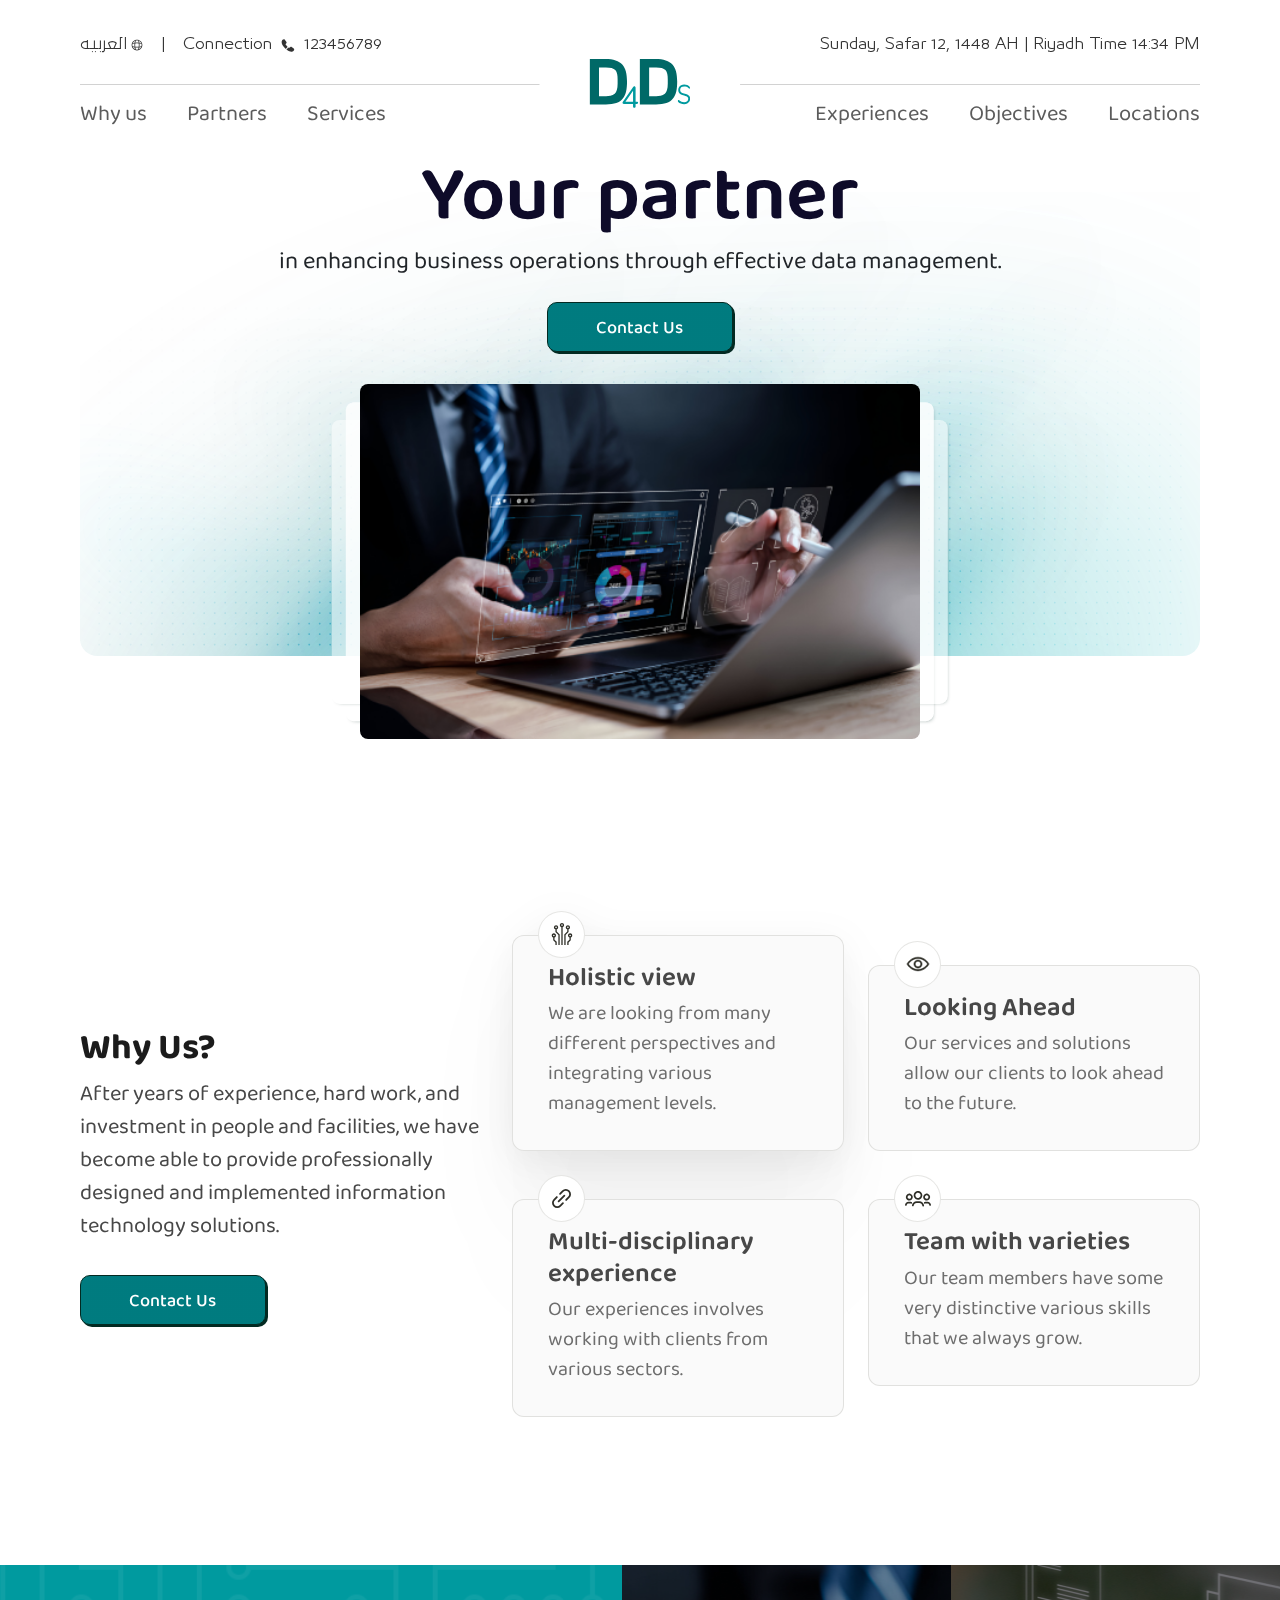
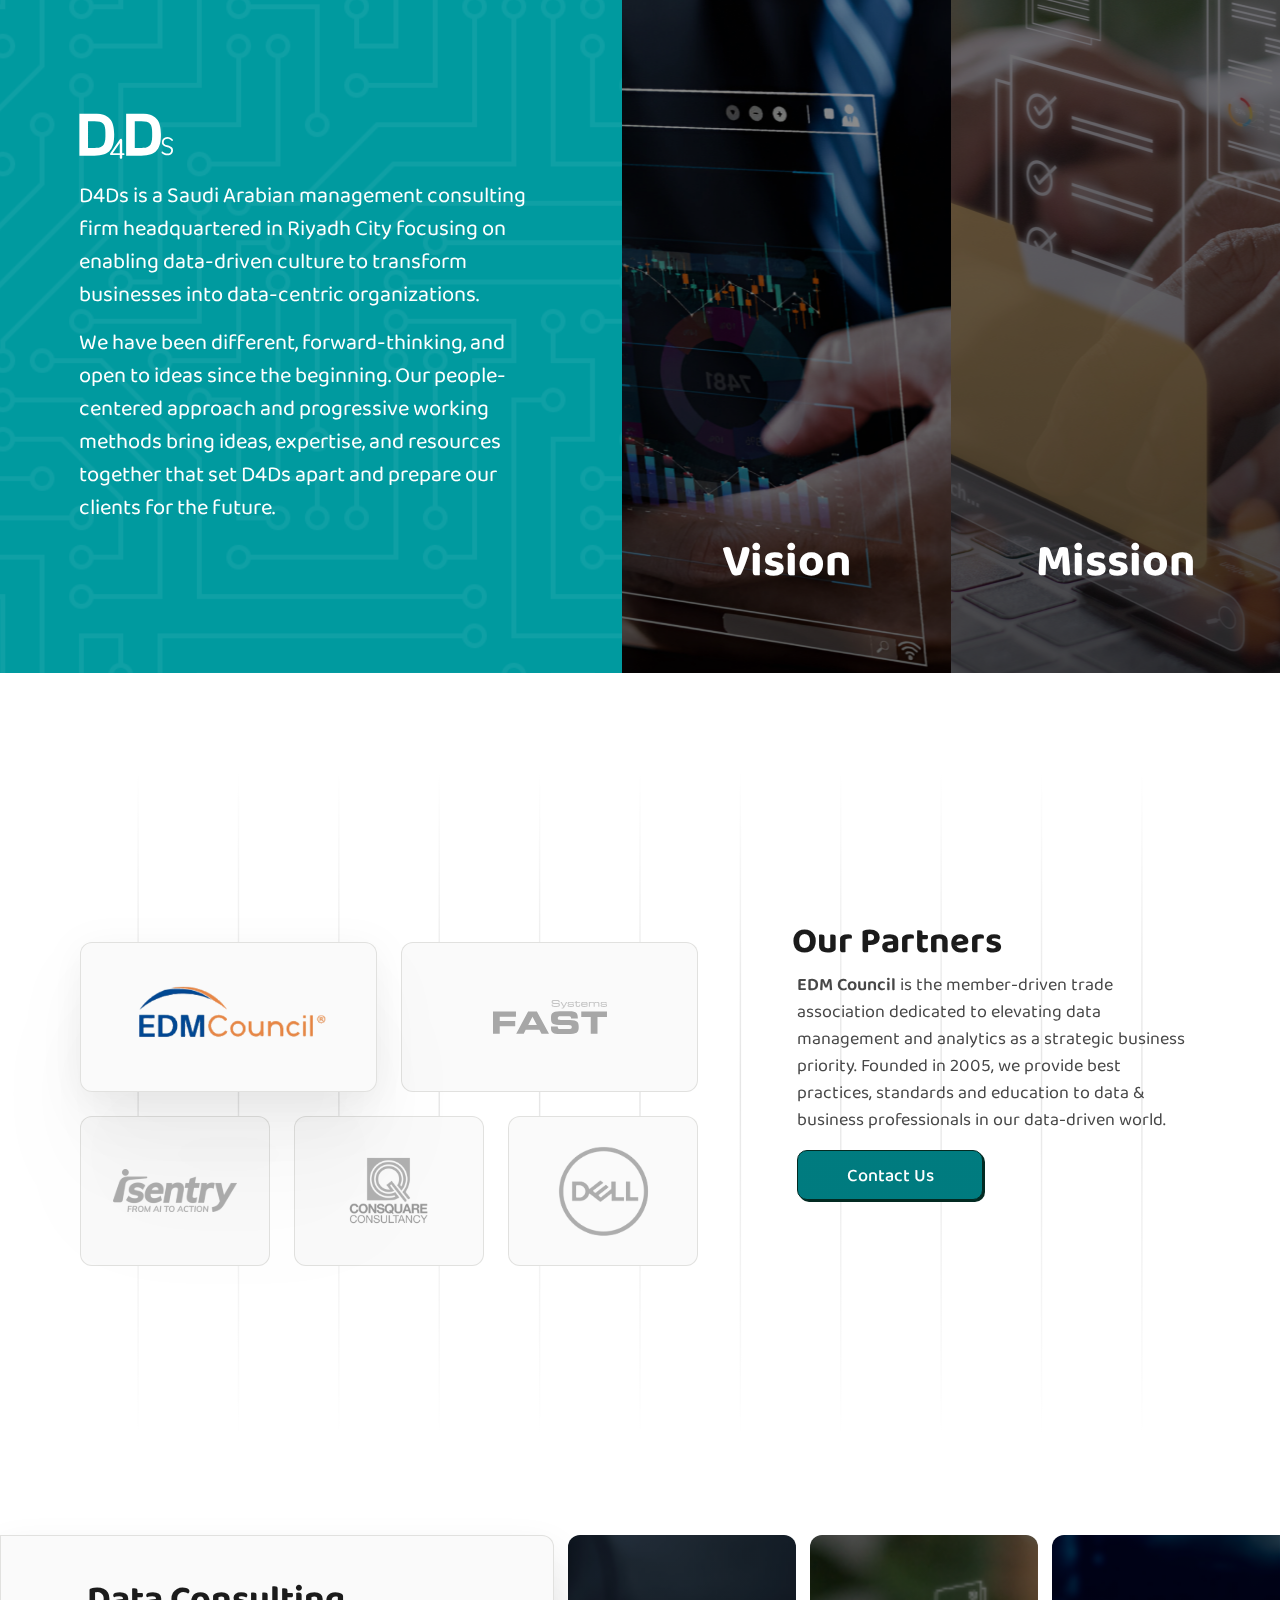
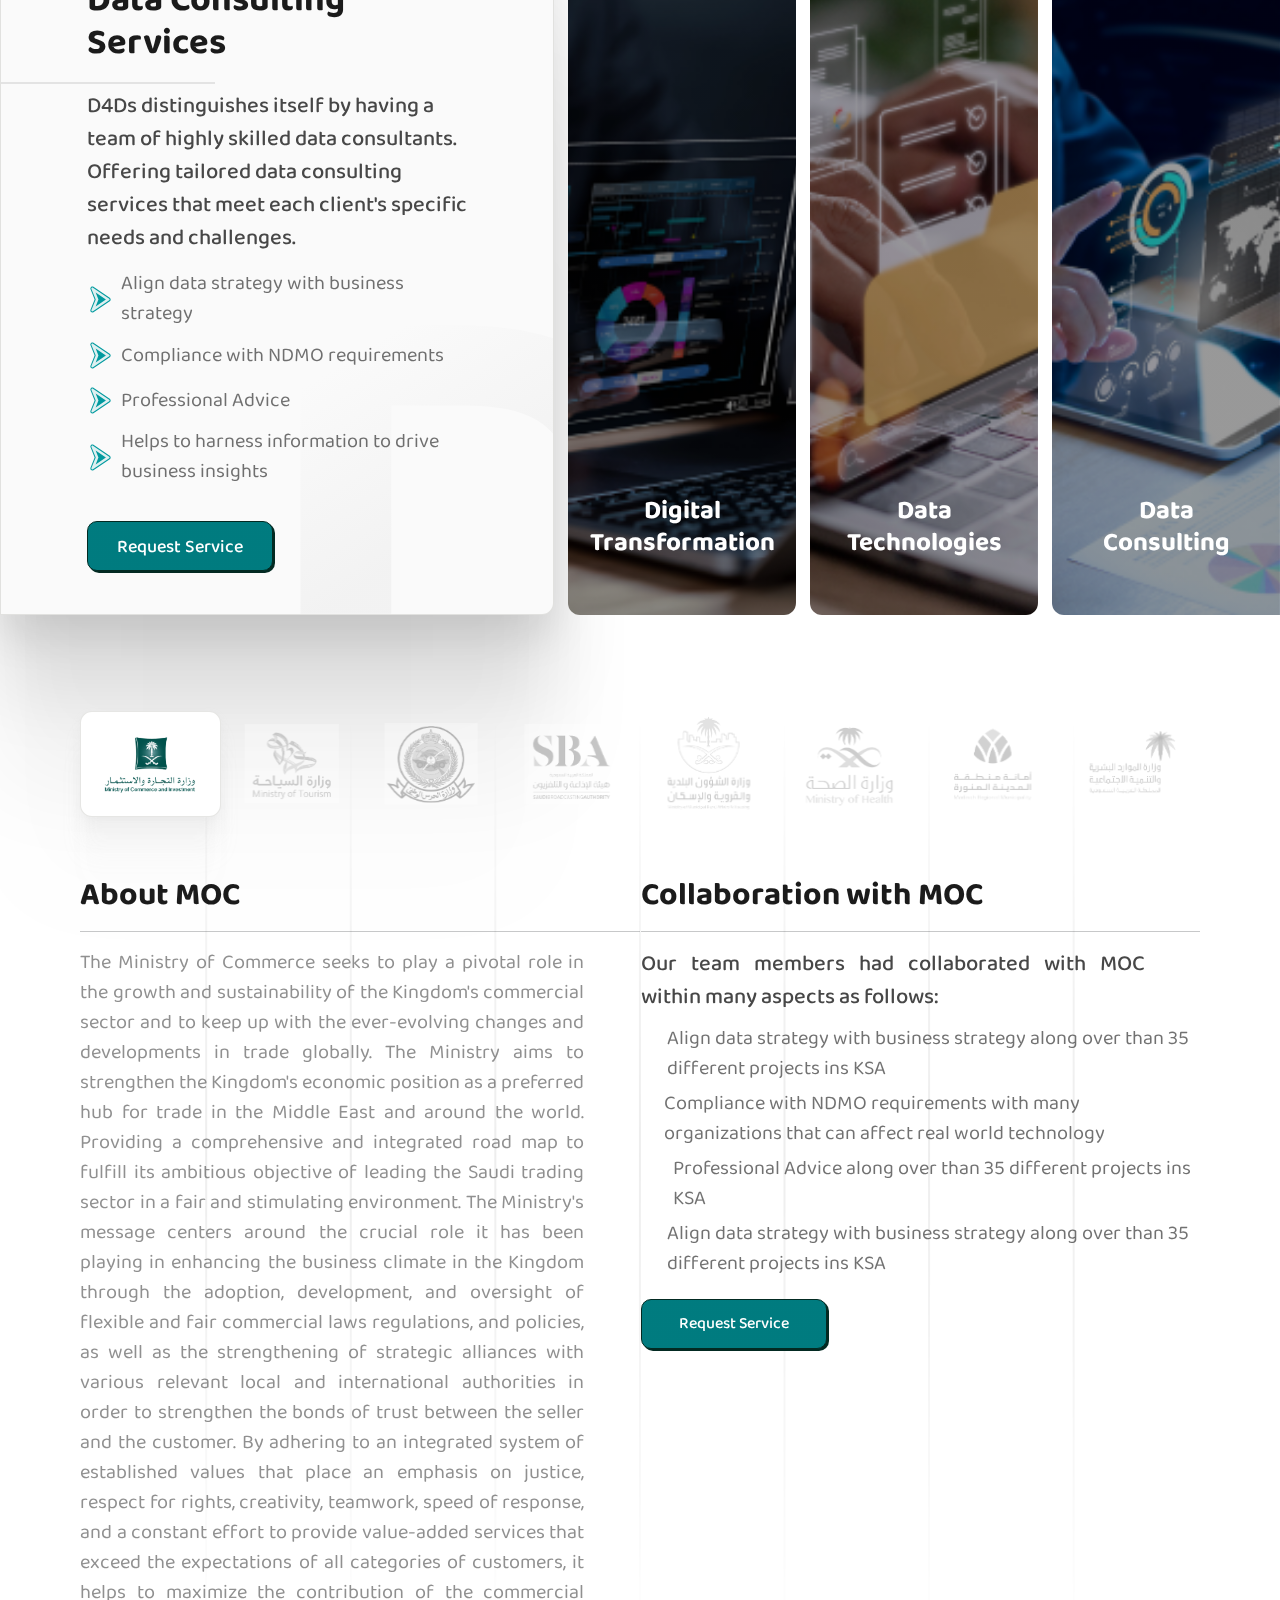
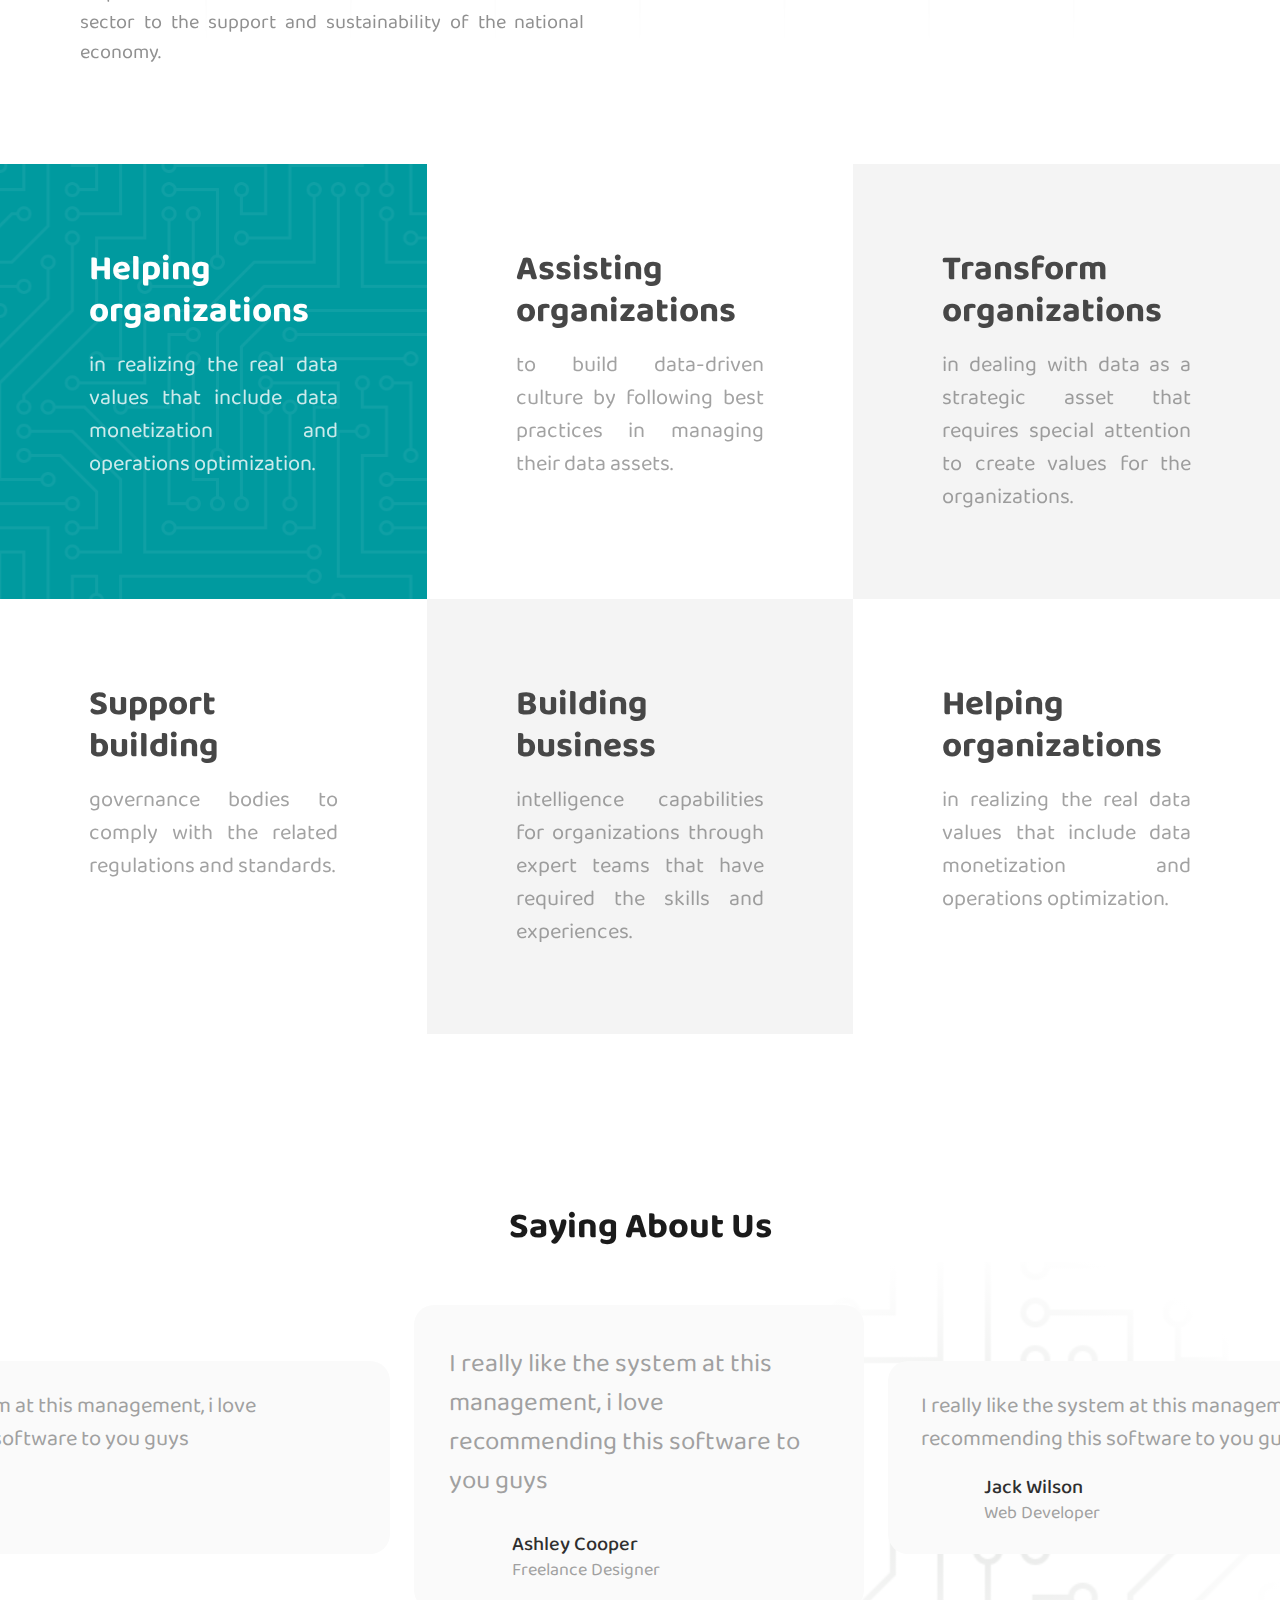
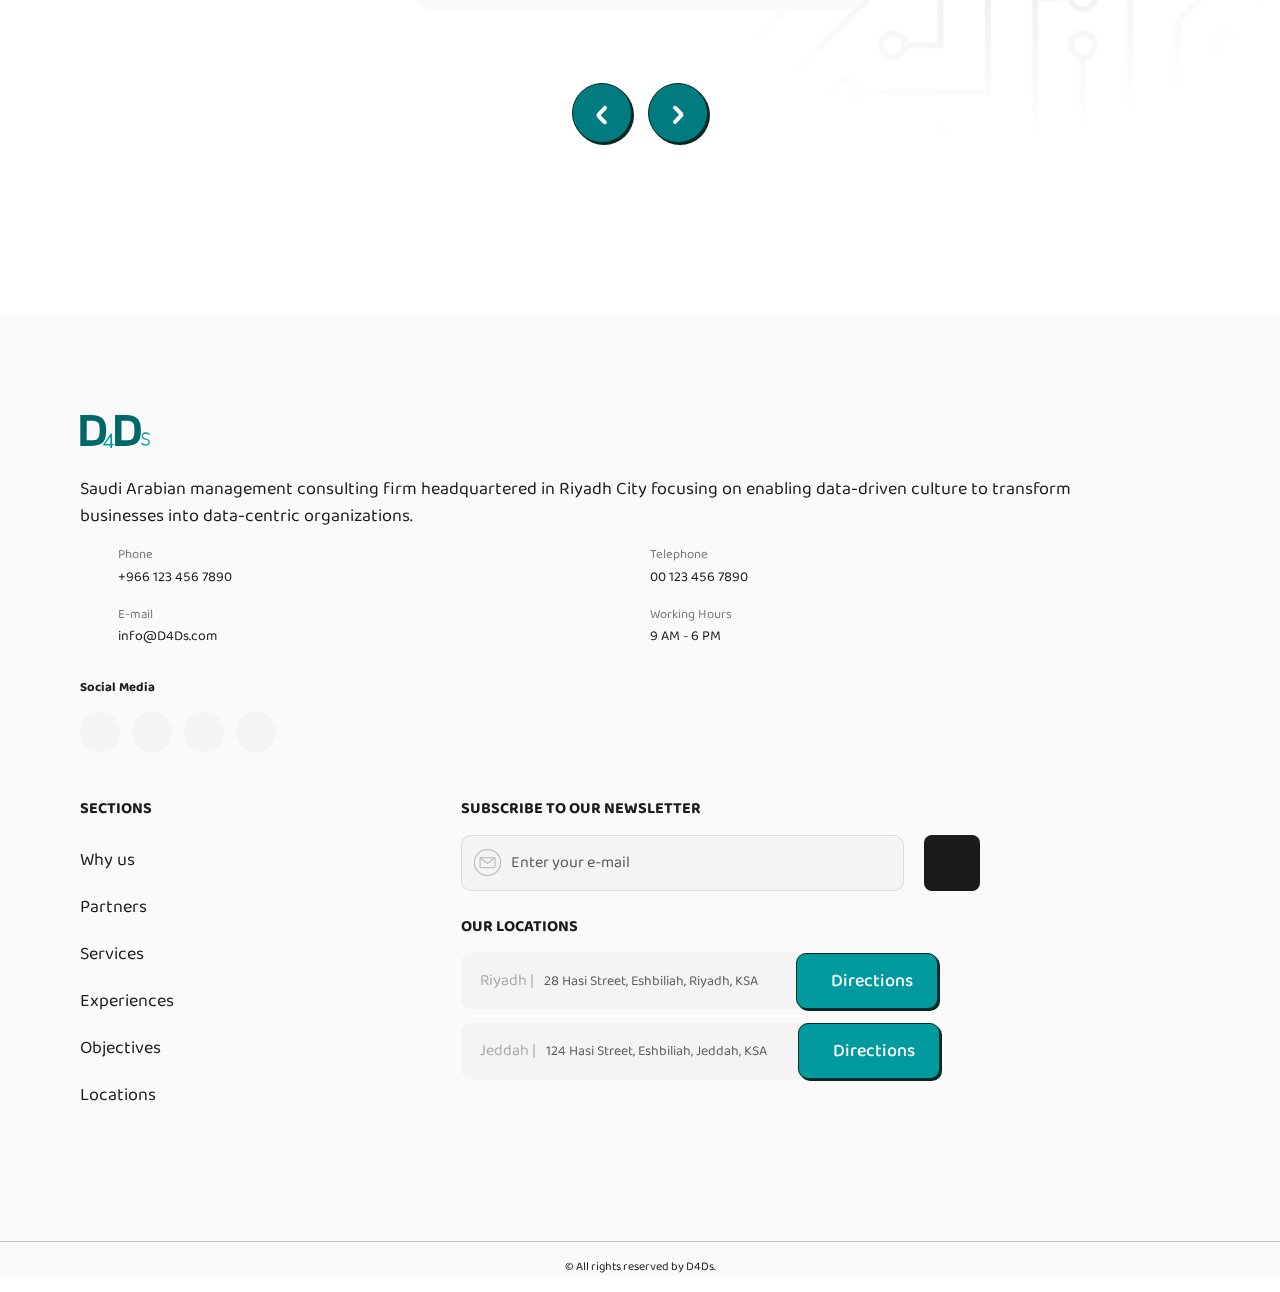
==== commit 8aa8192d: "update height of saying about us card" ====
--- a/index.html
+++ b/index.html
@@ -627,7 +627,7 @@
     <section id="about-us">
       <h4>Saying About Us</h4>
       <div class="owl-carousel owl-about-us">
-        <div class="about-us-card">
+        <div class="about-us-card d-flex flex-column justify-content-between">
           <p>I really like the system at this management, i love recommending this software to you guys</p>
           <div class="d-flex align-items-center">
             <img loading="lazy" src="media/images/user-1.png" alt="D4Ds">
@@ -638,7 +638,7 @@
           </div>
           <img loading="lazy" src="media/icons/commas.png" alt="D4Ds">
         </div>
-        <div class="about-us-card">
+        <div class="about-us-card d-flex flex-column justify-content-between">
           <p>I really like the system at this management, i love recommending this software to you guys</p>
           <div class="d-flex align-items-center">
             <img loading="lazy" src="media/images/user-2.png" alt="D4Ds">
@@ -649,7 +649,7 @@
           </div>
           <img loading="lazy" src="media/icons/commas.png" alt="D4Ds">
         </div>
-        <div class="about-us-card">
+        <div class="about-us-card d-flex flex-column justify-content-between">
           <p>I really like the system at this management, i love recommending this software to you guys</p>
           <div class="d-flex align-items-center">
             <img loading="lazy" src="media/images/user-3.png" alt="D4Ds">
--- a/css/style.css
+++ b/css/style.css
@@ -904,6 +904,7 @@
                         justify-content: center;
                         padding-inline: calc((2.01 - 100vw) / 100);
                         .about-us-card {
+                            min-height: 193px;
                             padding: 29px 28px 27px 33px;
                             p {
                                 font-size: 22px;
@@ -924,6 +925,7 @@
                         &.active.center {
                             width: calc((37.01 * 100vw) / 100) !important;
                             .about-us-card {
+                                min-height: 251px;
                                 padding: 40px 33px 26px 35px;
                                 p {
                                     font-size: 26px;
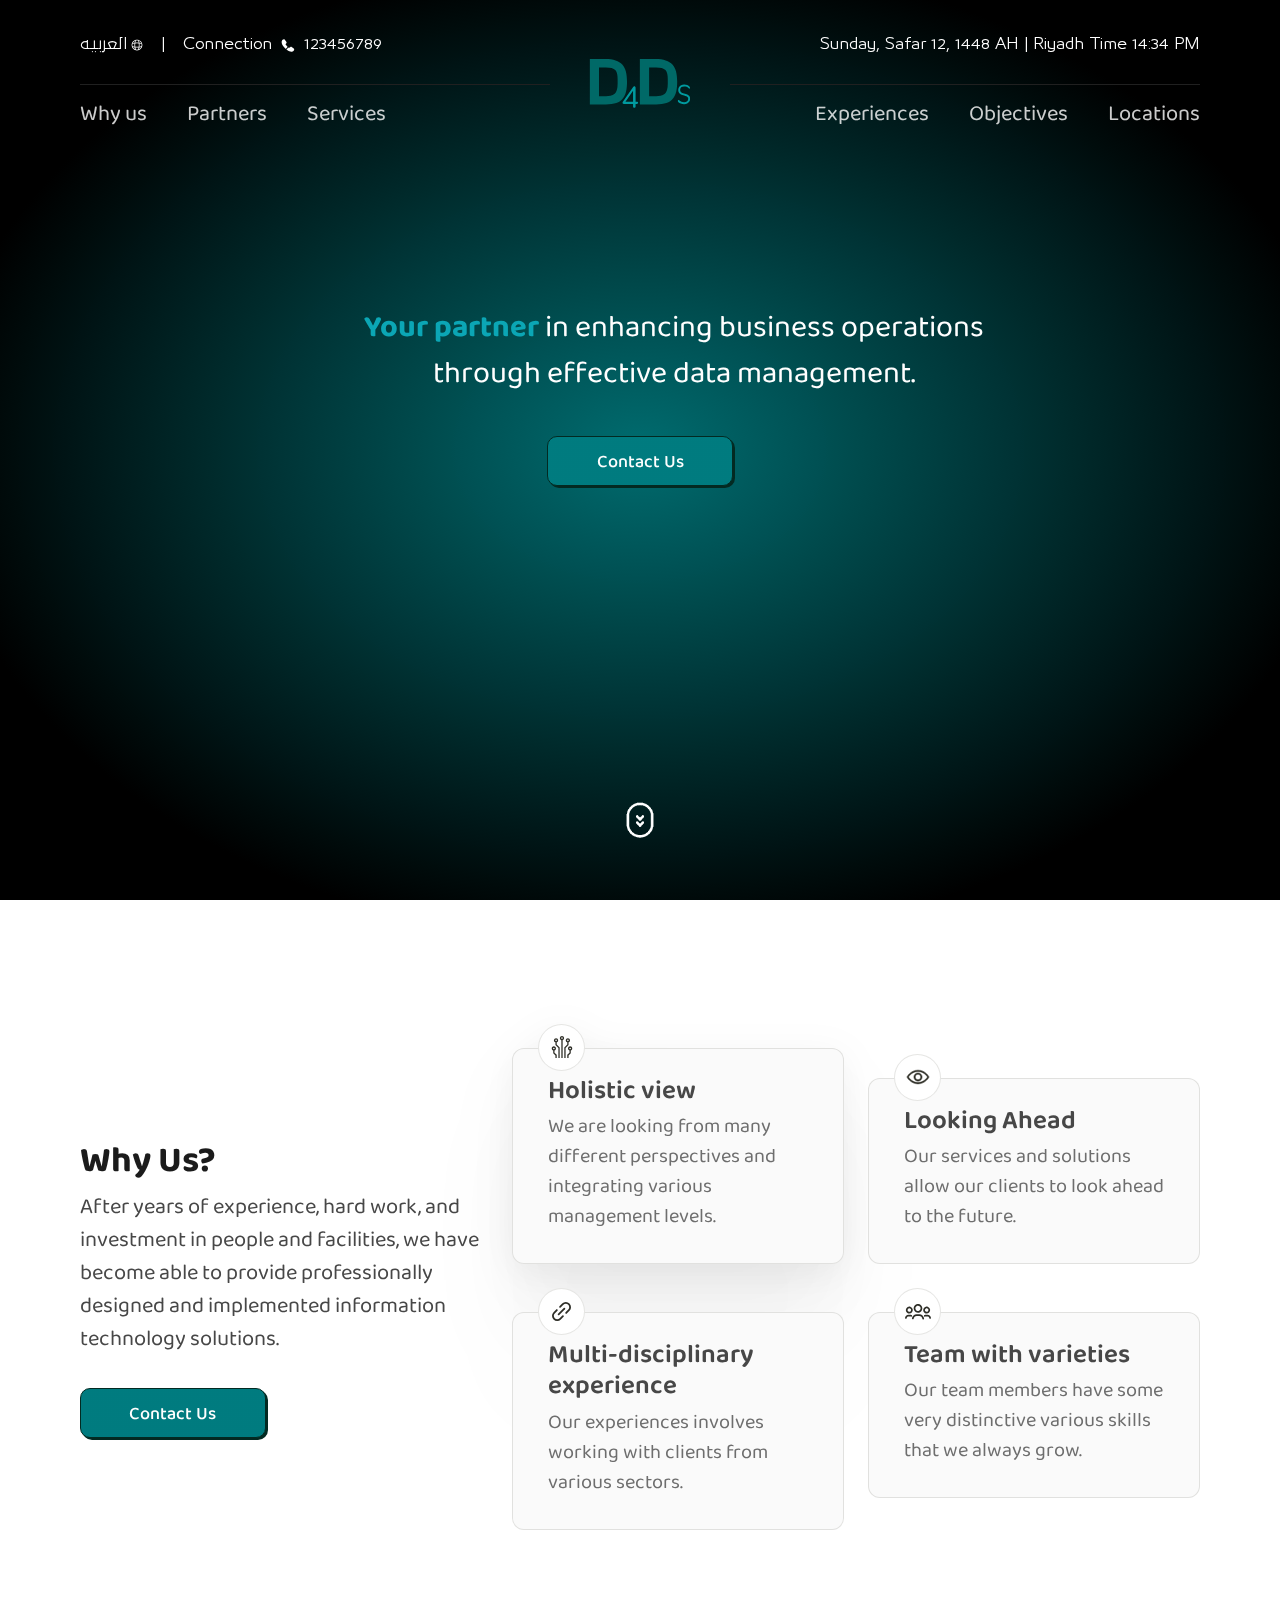
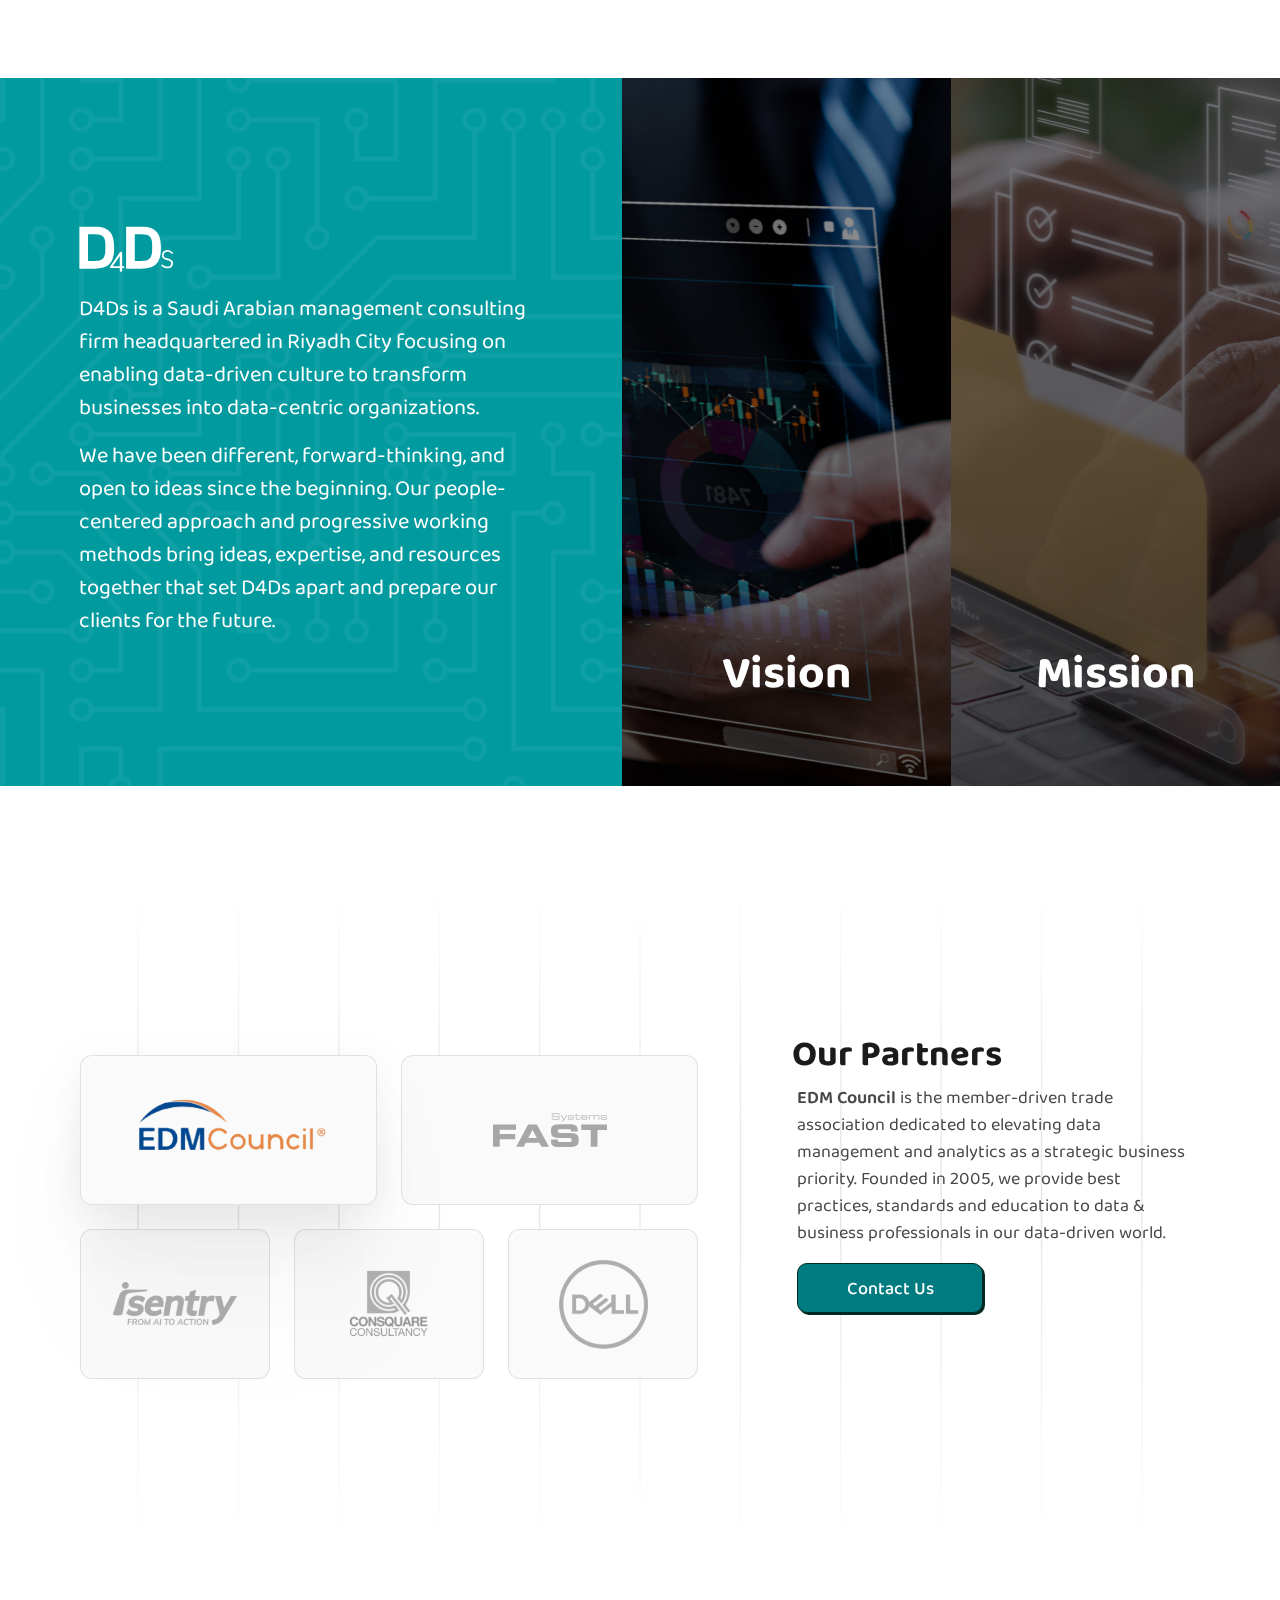
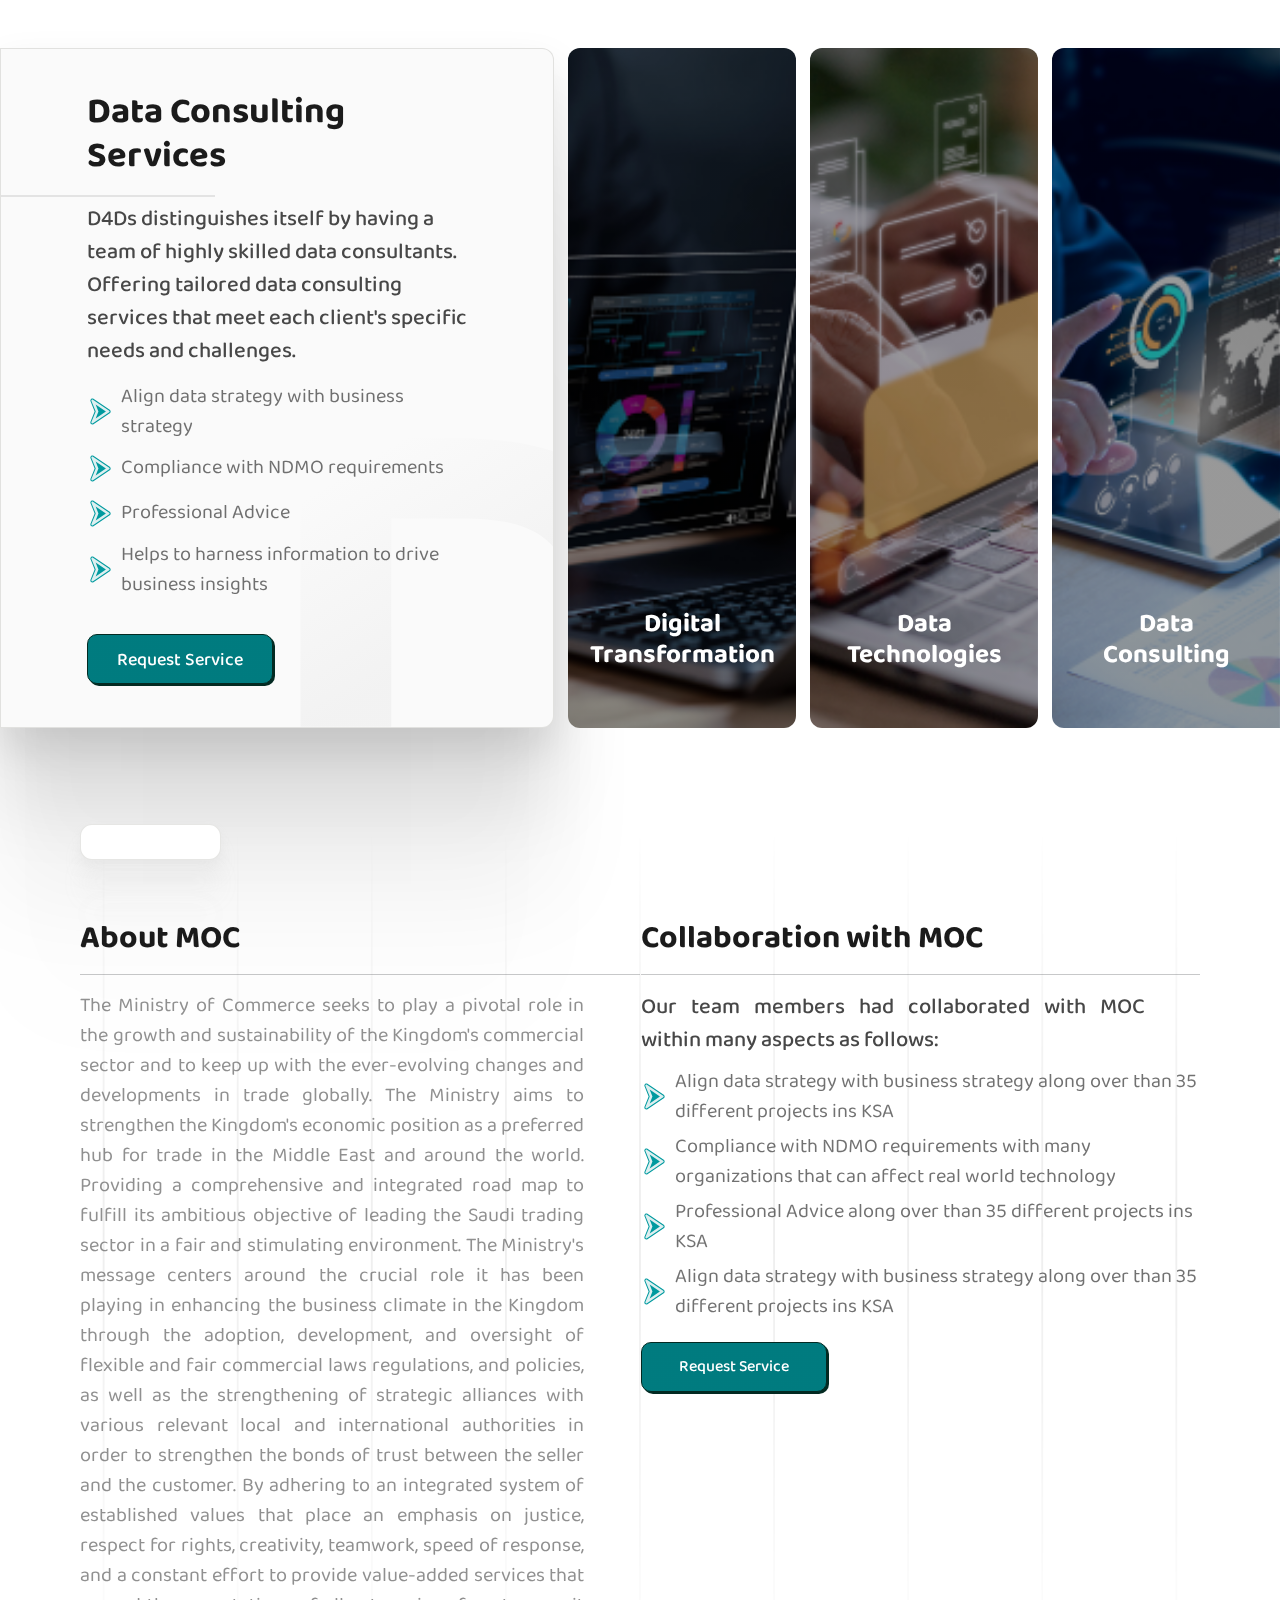
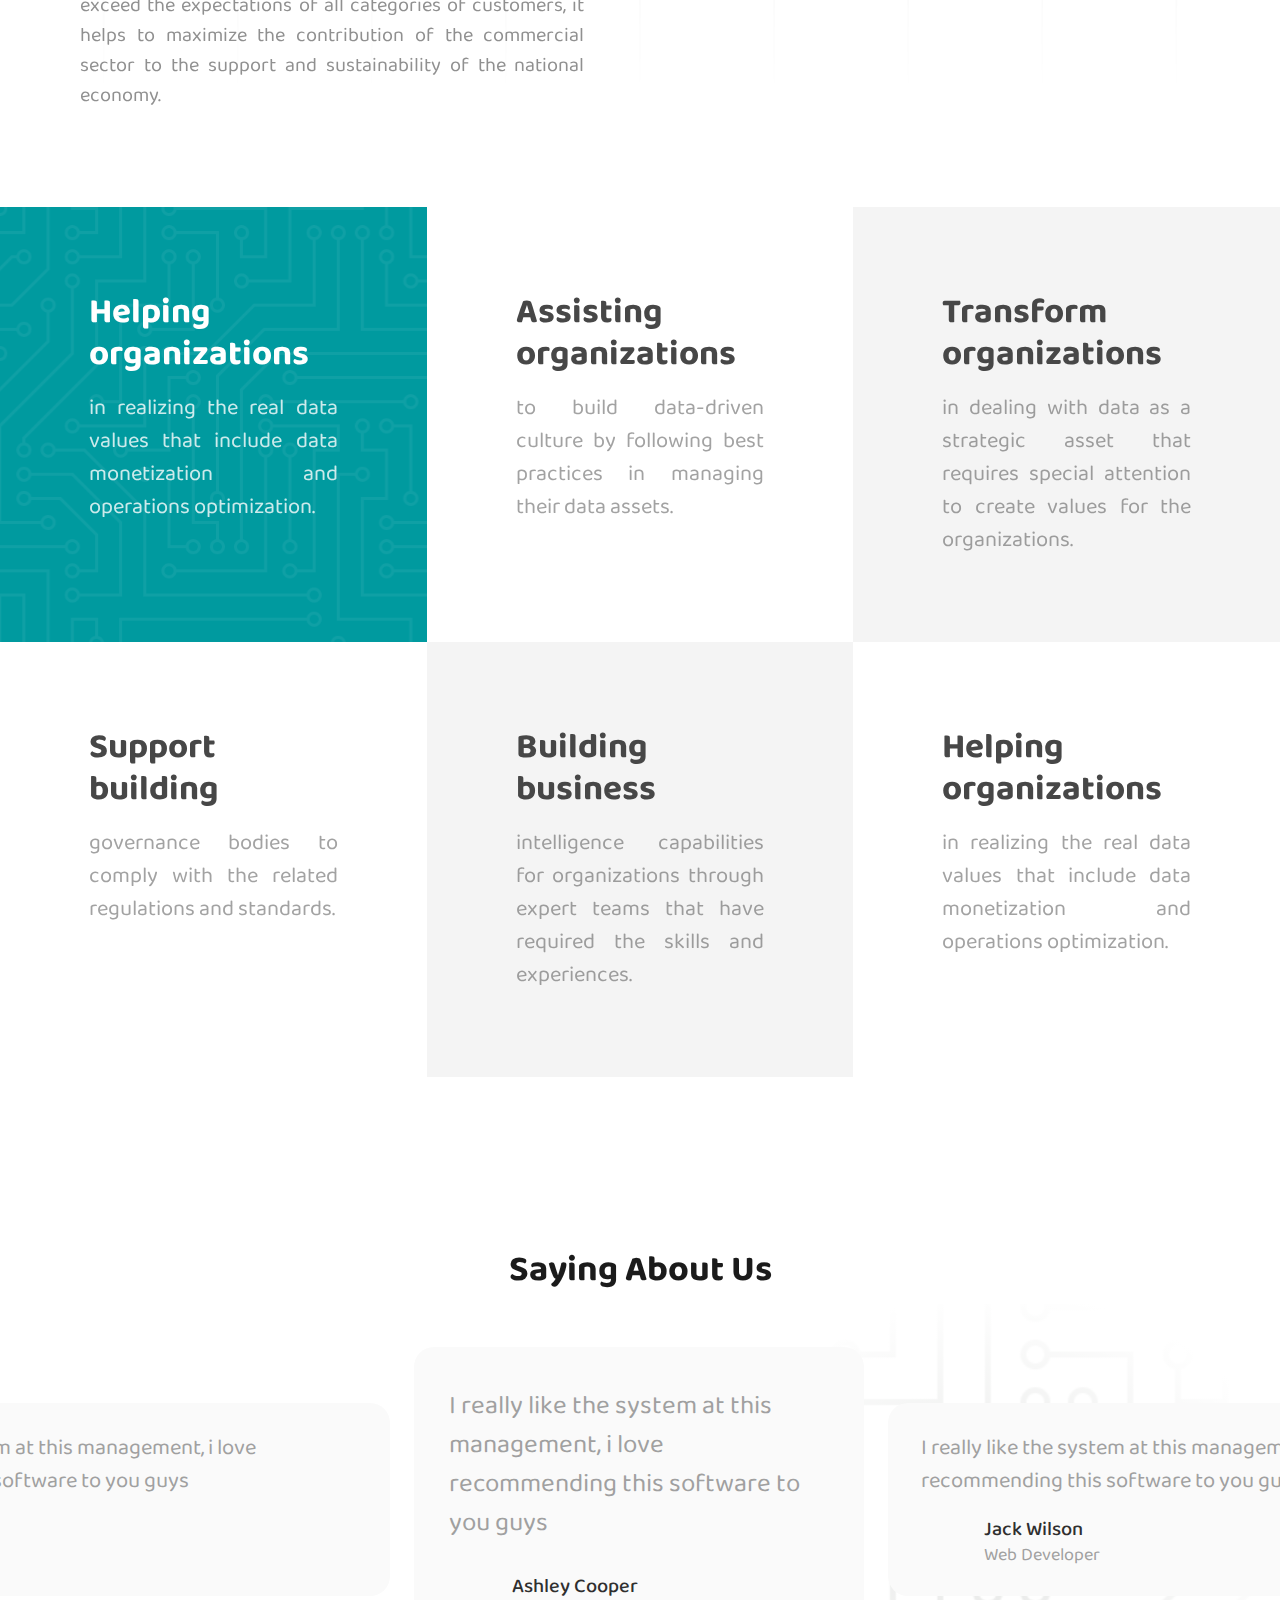
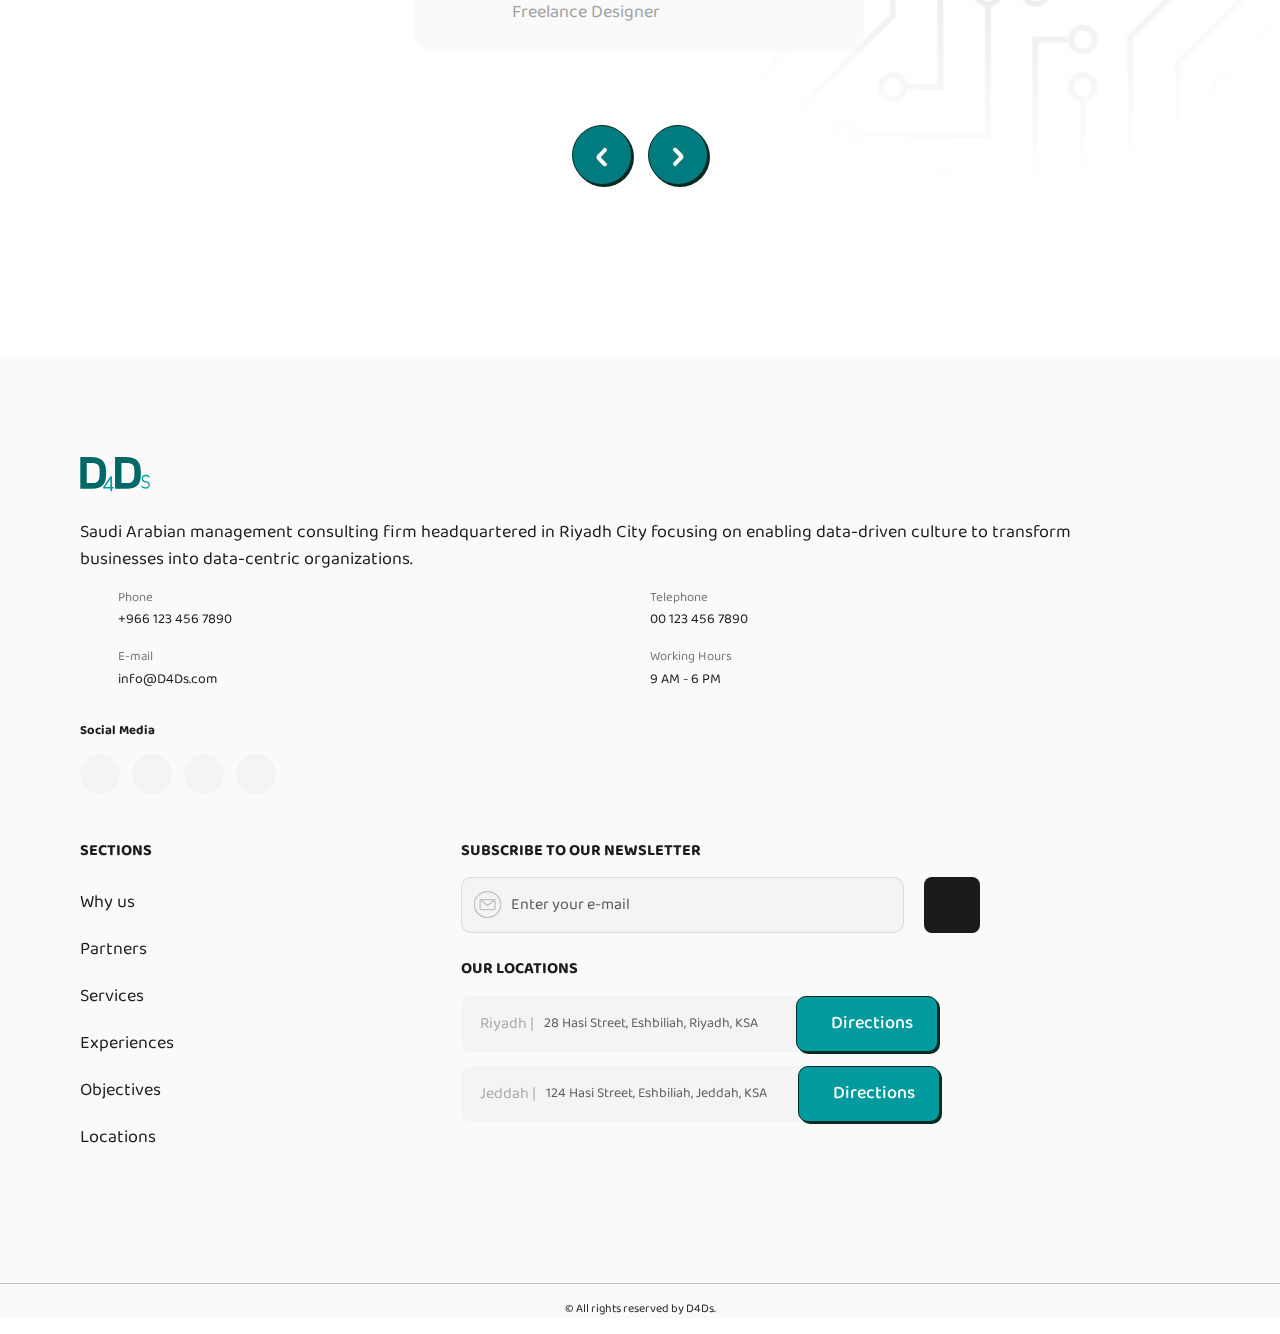
==== commit 003199f1: "redesign hero section" ====
--- a/index.html
+++ b/index.html
@@ -12,7 +12,7 @@
   <link href="https://fonts.googleapis.com/css2?family=Baloo+Bhai+2:wght@400..800&display=swap" rel="stylesheet">
 </head>
 <body id="home">
-  <nav class="d-none d-lg-block">
+  <nav class="d-none d-lg-block bg-transparent">
     <div class="container">
       <div class="d-flex align-items-center justify-content-between">
         <div class="nav-info d-flex align-items-center">
@@ -56,7 +56,7 @@
       </div>
     </div>
   </nav>
-  <nav class="navbar navbar-expand-lg bg-white shadow sticky-top d-block d-lg-none">
+  <nav class="navbar navbar-expand-lg bg-white shadow fixed-top d-block d-lg-none">
     <div class="container">
       <a class="navbar-brand" href="#home">
         <img loading="lazy" src="media/images/logo.svg" alt="D4Ds">
@@ -92,15 +92,18 @@
       </div>
     </div>
   </nav>
-  <header>
-    <div class="container text-center">
-      <h1 class="text-center">Your partner</h1>
-      <p>in enhancing business operations through effective data management.</p>
-      <button class="btn-contact-us mx-auto" type="button" data-bs-toggle="modal" data-bs-target="#contactUs">Contact Us</button>
-      <div class="w-50 mx-auto position-relative">
-        <img class="w-100 position-relative" loading="lazy" src="media/images/header-img.png" alt="D4Ds">
-      </div>
-    </div>
+  <header class="d-flex align-items-end justify-content-center">
+    <video class="d-none d-md-block" autoplay muted loop>
+      <source src="media/wave-animation.mp4" type="video/mp4">
+    </video>
+    <div class="overlay"></div>
+    <article class="text-center">
+      <div class="container">
+        <h1><span>Your partner</span> in enhancing business operations through effective data management.</h1>
+        <button class="btn-contact-us mx-auto" type="button" data-bs-toggle="modal" data-bs-target="#contactUs">Contact Us</button>
+      </div>
+    </article>
+    <img loading="lazy" src="media/icons/scroll-icon.gif" alt="D4Ds">
   </header>
   <main>
     <section id="why-us">
@@ -622,7 +625,50 @@
       </div>
     </section>
     <section id="objectives">
-      <div class="row row-cols-1 row-cols-md-2 row-cols-xl-3 m-0"></div>
+      <div class="row row-cols-1 row-cols-md-2 row-cols-xl-3 m-0">
+        <div class="col">
+          <div>
+            <h4>Helping<br>organizations</h4>
+            <p>in realizing the real data values that include data monetization and operations optimization.</p>
+          </div>
+          <img loading="lazy" src="media/icons/hand-salute.svg" alt="D4Ds">
+        </div>
+        <div class="col">
+          <div>
+            <h4>Assisting<br>organizations</h4>
+            <p>to build data-driven culture by following best practices in managing their data assets.</p>
+          </div>
+          <img loading="lazy" src="media/icons/gear.svg" alt="D4Ds">
+        </div>
+        <div class="col">
+          <div>
+            <h4>Transform<br>organizations</h4>
+            <p>in dealing with data as a strategic asset that requires special attention to create values for the organizations.</p>
+          </div>
+          <img loading="lazy" src="media/icons/users-connection.svg" alt="D4Ds">
+        </div>
+        <div class="col">
+          <div>
+            <h4>Support<br>building</h4>
+            <p>governance bodies to comply with the related regulations and standards.</p>
+          </div>
+          <img loading="lazy" src="media/icons/headset.svg" alt="D4Ds">
+        </div>
+        <div class="col">
+          <div>
+            <h4>Building<br>business</h4>
+            <p>intelligence capabilities for organizations through expert teams that have required the skills and experiences.</p>
+          </div>
+          <img loading="lazy" src="media/icons/hand-salute.svg" alt="D4Ds">
+        </div>
+        <div class="col">
+          <div>
+            <h4>Helping<br>organizations</h4>
+            <p>in realizing the real data values that include data monetization and operations optimization.</p>
+          </div>
+          <img loading="lazy" src="media/icons/gear.svg" alt="D4Ds">
+        </div>
+      </div>
     </section>
     <section id="about-us">
       <h4>Saying About Us</h4>
@@ -695,7 +741,7 @@
               <img loading="lazy" src="media/icons/hour.svg" alt="D4Ds">
               <div>
                 <p>Working Hours</p>
-                <a>9 AM - 6 PM</a>
+                <span>9 AM - 6 PM</span>
               </div>
             </div>
           </div>
@@ -814,6 +860,6 @@
   <script src="js/jquery-3.7.1.min.js"></script>
   <script src="js/owl.carousel.min.js"></script>
   <script src="js/bootstrap.bundle.min.js"></script>
-  <script src="js/index-en.js"></script>
+  <script src="js/index.js"></script>
 </body>
 </html>--- a/css/style.css
+++ b/css/style.css
@@ -35,11 +35,17 @@
     }
 }
 nav {
+    top: 0;
+    left: 0;
+    right: 0;
+    width: 100%;
+    z-index: 1000;
+    position: absolute;
     padding-top: 34px;
     .nav-info,
     .timeline-en,
     .timeline-ar {
-        color: #333;
+        color: #FFF;
         font-size: 15px;
         font-family: "29LT Bukra";
     }
@@ -56,20 +62,32 @@
         height: 1px;
         position: relative;
         margin-block: 27px 13px;
-        background-color: rgba(32, 32, 32, 0.2);
+        &::before,
+        &::after {
+            content: "";
+            top: 0;
+            width: 42%;
+            height: 1px;
+            position: absolute;
+            background-color: #202020;
+        }
+        &::after {
+            left: 0;
+        }
+        &::before {
+            right: 0;
+        }
         img {
             top: 50%;
             left: 50%;
             height: 50px;
             position: absolute;
-            padding-inline: 50px;
-            background-color: #FFF;
             transform: translate(-50%, -50%);
         }
     }
     .links ul li a {
         opacity: 0.8;
-        color: #333;
+        color: #FFF;
         font-size: 22px;
         margin-right: 40px;
         position: relative;
@@ -92,57 +110,67 @@
         }
     }
 }
-header .container {
-    background-size: cover;
-    padding-block: 20px 48px;
-    background-repeat: no-repeat;
-    background-position: center top;
-    background-image: url(./../media/images/header-bg.svg);
-    h1 {
-        font-size: 48px;
-        font-weight: 600;
-        color: #0e0b29;
-    }
-    p {
-        font-size: 18px;
-        margin-bottom: 22px;
-    }
-    > div:not(.modal) {
-        margin-top: 32px;
-        img {
-            z-index: 2;
-            border-radius: 8px;
-        }
-        &::before,
-        &:after {
-            content: "";
-            top: 50%;
-            left: 50%;
-            z-index: 1;
-            position: absolute;
-            border-radius: 8px;
-            transform: translate(-50%, -50%);
-            box-shadow: 2px 2px 5px -5px #032A22;
-        }
-        &::before {
-            width: 105%;
-            height: 90%;
-            background-color: rgba(255, 255, 255, 0.8);
-        }
-        &:after {
-            width: 110%;
-            height: 80%;
-            background-color: rgba(255, 255, 255, 0.5);
-        }
+header {
+    position: relative;
+    width: 100%;
+    height: 100vh;
+    max-width: 100vw;
+    background: radial-gradient(#006C6F, #000 78%);
+    video {
+        width: 100%;
+        height: 560px;
+        object-fit: cover;
+        object-position: center 25%;
+    }
+    .overlay {
+        inset: 0;
+        position: absolute;
+        mix-blend-mode: color;
+        background-color: #007B7F;
+    }
+    article {
+        top: 35%;
+        height: 60%;
+        position: absolute;
+        .container h1 {
+            color: #FFF;
+            font-size: 28px;
+            font-weight: 400;
+            line-height: 45px;
+            text-align: center;
+            margin-bottom: 36px;
+            span {
+                color: #0BA6B5;
+                font-weight: 700;
+            }
+        }
+    }
+    img {
+        left: 50%;
+        width: 54px;
+        height: 54px;
+        bottom: 63px;
+        position: absolute;
+        transform: translateX(-50%);
     }
     @media screen and (min-width: 992px) {
         & {
-            background-size: 100% 80%;
-            h1 {
-                font-size: 78px;
-            }
-            p {
-                font-size: 24px;
+            video {
+                height: calc((54 * 100vh) / 100);
+            }
+            article {
+                top: calc((33.9 * 100vh) / 100);
+                .container h1 {
+                    width: calc((48.75 * 100vw) / 100);
+                    font-size: calc((2.4 * 100vw) / 100);
+                    line-height: calc((3.61 * 100vw) / 100);
+                    margin-bottom: calc((2.98 * 100vw) / 100);
+                }
+            }
+            img {
+                bottom: calc((4.4 * 100vw) / 100);
+                width: calc((3.75 * 100vw) / 100);
+                height: calc((3.75 * 100vw) / 100);
             }
         }
     }
@@ -693,6 +721,9 @@
                 font-size: 13px;
                 margin-bottom: 3px;
             }
+            .owl-carousel-item-ar div button {
+                margin-inline-start: 3px;
+            }
         }
         @media screen and (min-width: 992px) {
             & {
@@ -801,7 +832,8 @@
             color: #1B1B1B;
             text-align: center;
         }
-        .owl-about-us {
+        .owl-about-us,
+        .owl-about-us-ar {
             padding-top: 28px;
             background-size: contain;
             background-repeat: no-repeat;
@@ -895,7 +927,8 @@
                 h4 {
                     font-size: 36px;
                 }
-                .owl-about-us {
+                .owl-about-us,
+                .owl-about-us-ar {
                     padding-top: 55px;
                     .owl-stage .owl-item {
                         display: flex;
@@ -960,7 +993,8 @@
             
         }
         @media screen and (min-width: 1200px) {
-            & .owl-about-us .owl-stage .owl-item.active.center .about-us-card > img {
+            & .owl-about-us .owl-stage .owl-item.active.center .about-us-card > img,
+            & .owl-about-us-ar .owl-stage .owl-item.active.center .about-us-card > img {
                 width: 175px;
                 height: 125px;
                 right: -25px;
@@ -996,7 +1030,8 @@
                     opacity: .6;
                     font-size: 13px;
                 }
-                a {
+                a,
+                span {
                     font-size: 14px;
                     text-wrap: nowrap;
                 }
@@ -1245,6 +1280,7 @@
             }
             textarea {
                 height: 86px;
+                resize: unset;
             }
             span {
                 color: red;
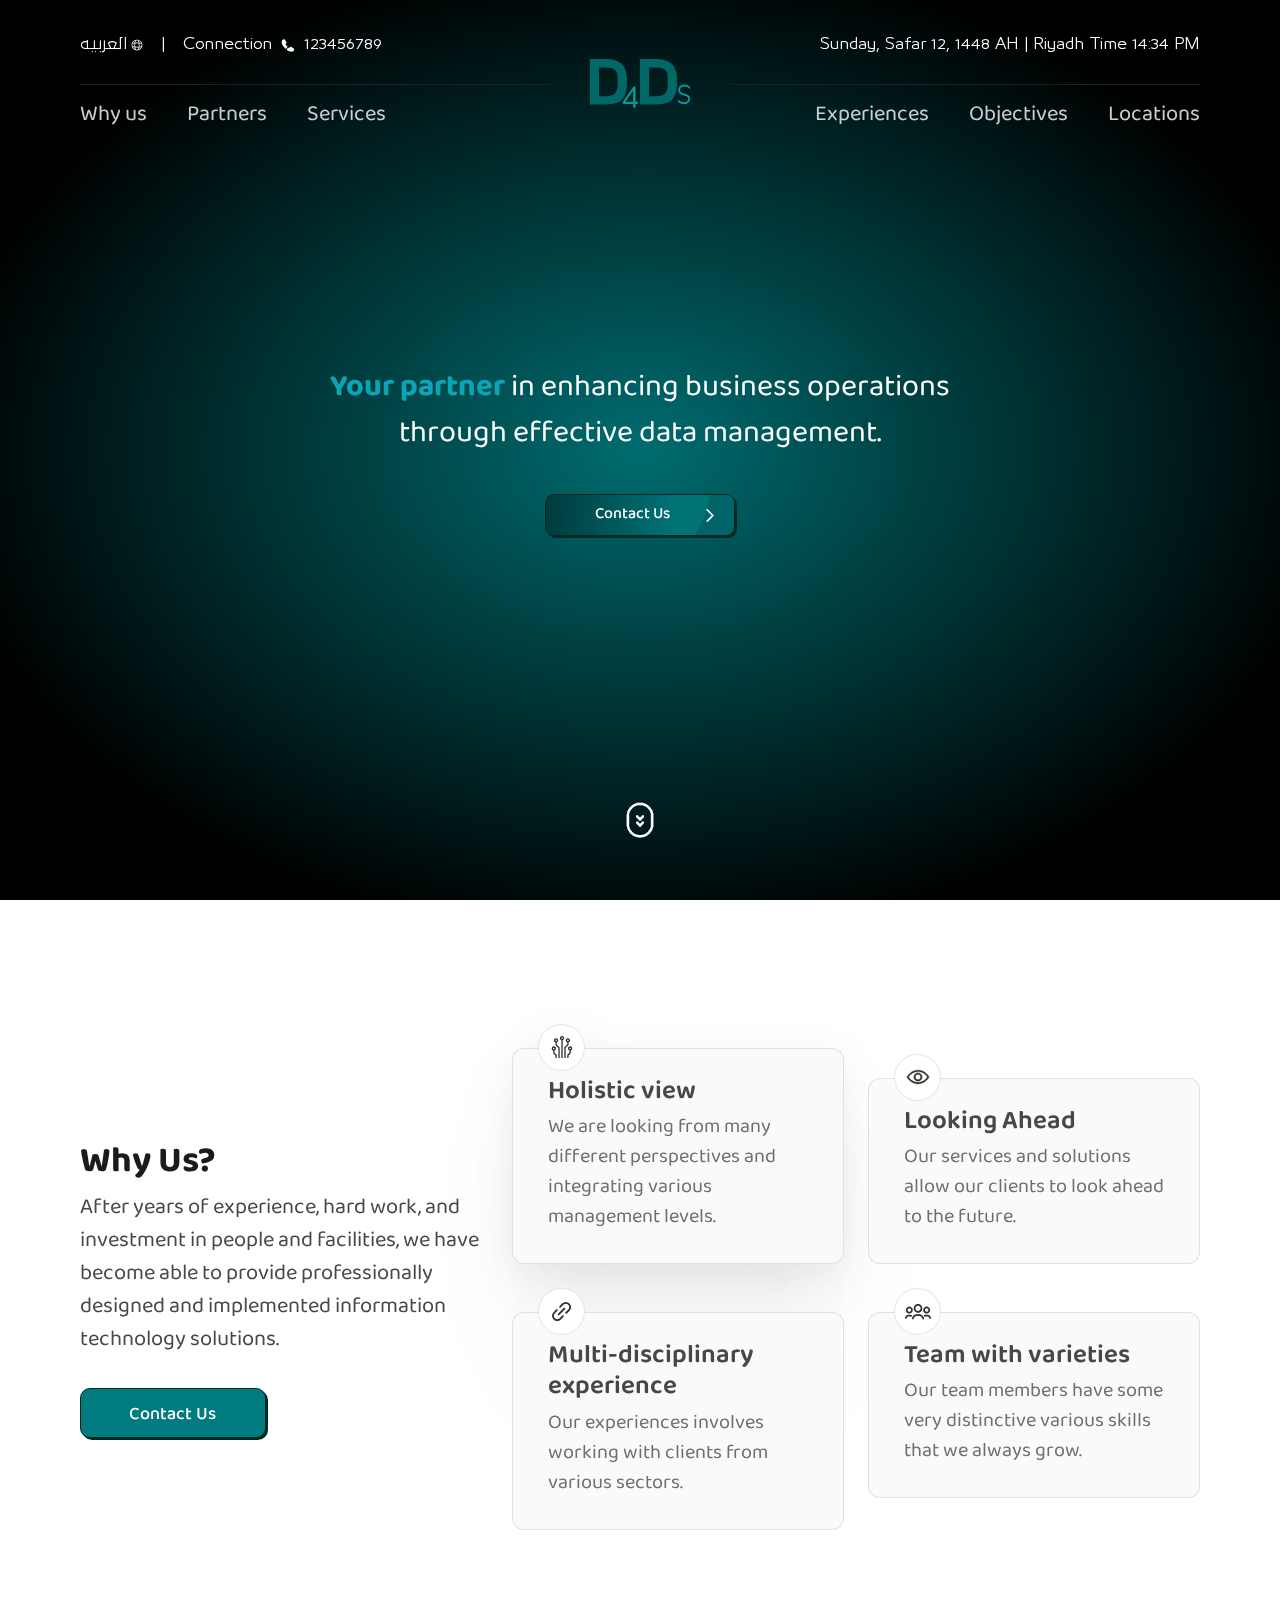
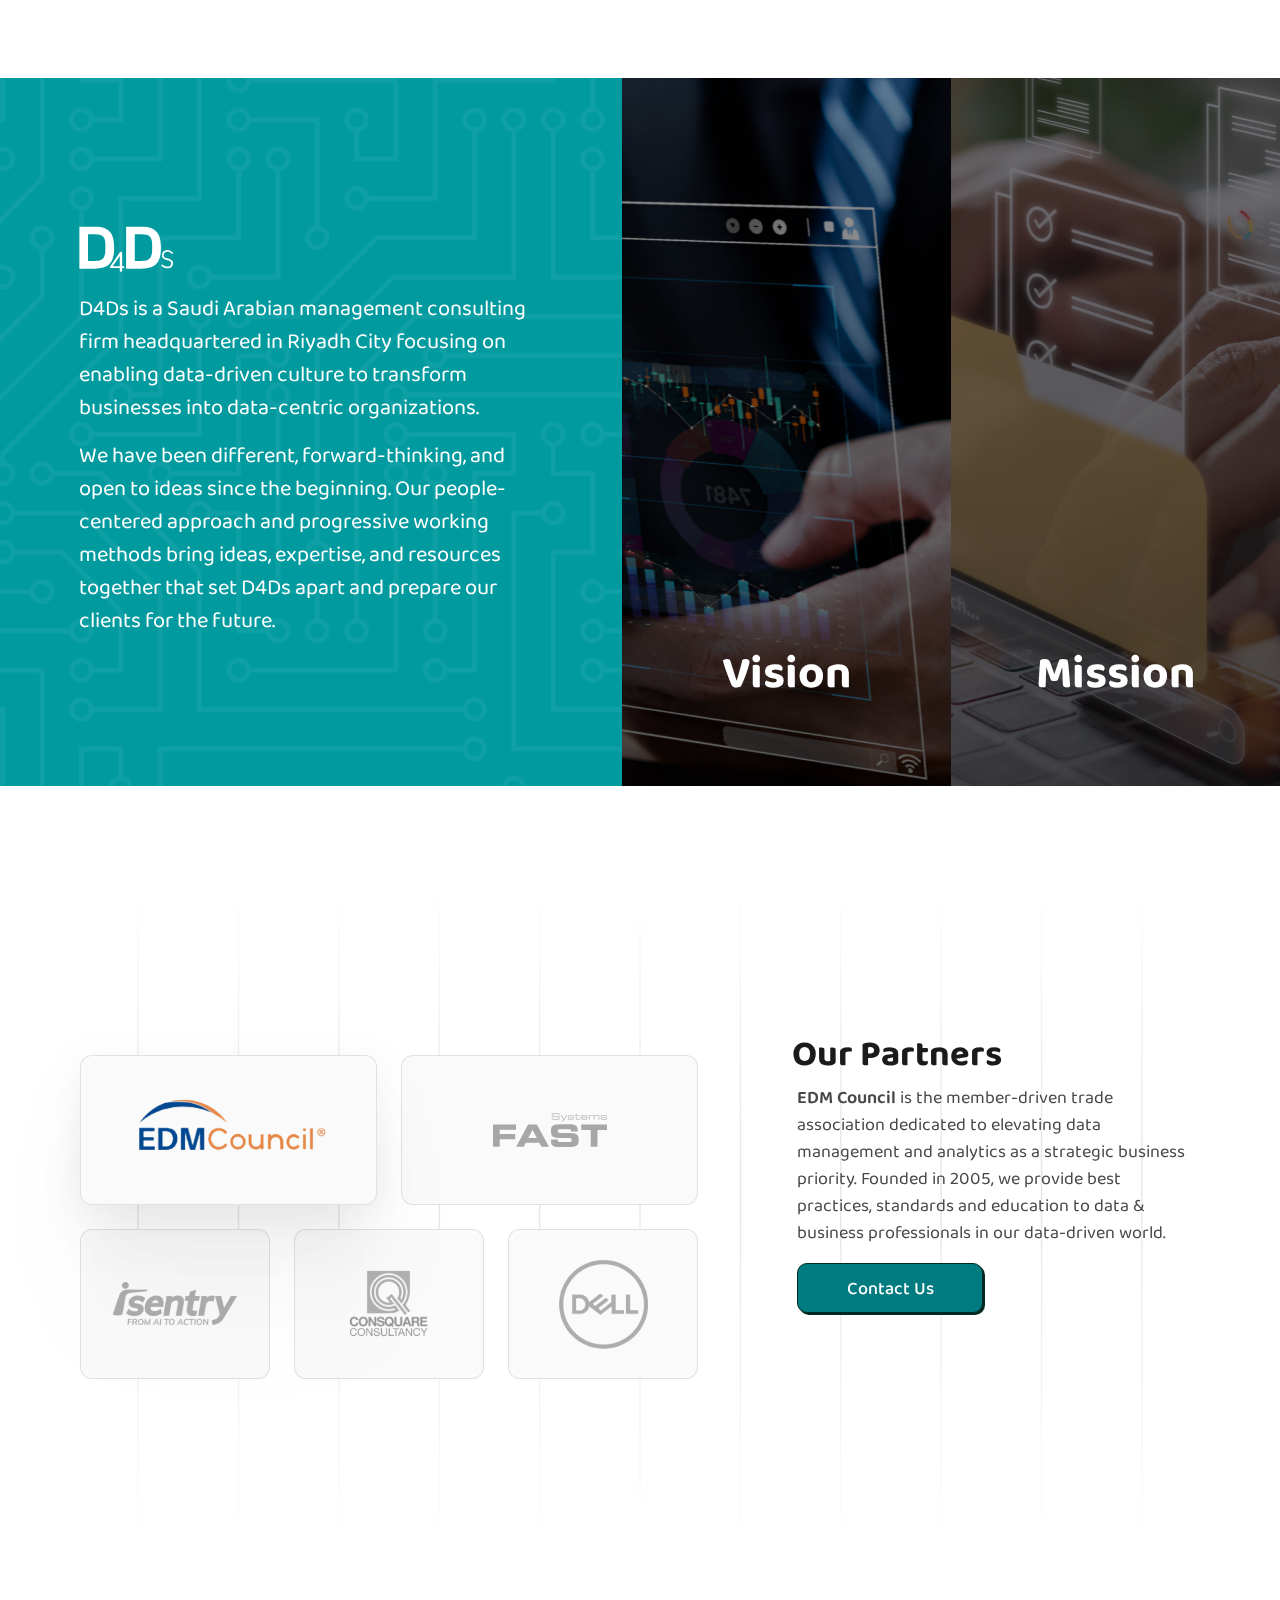
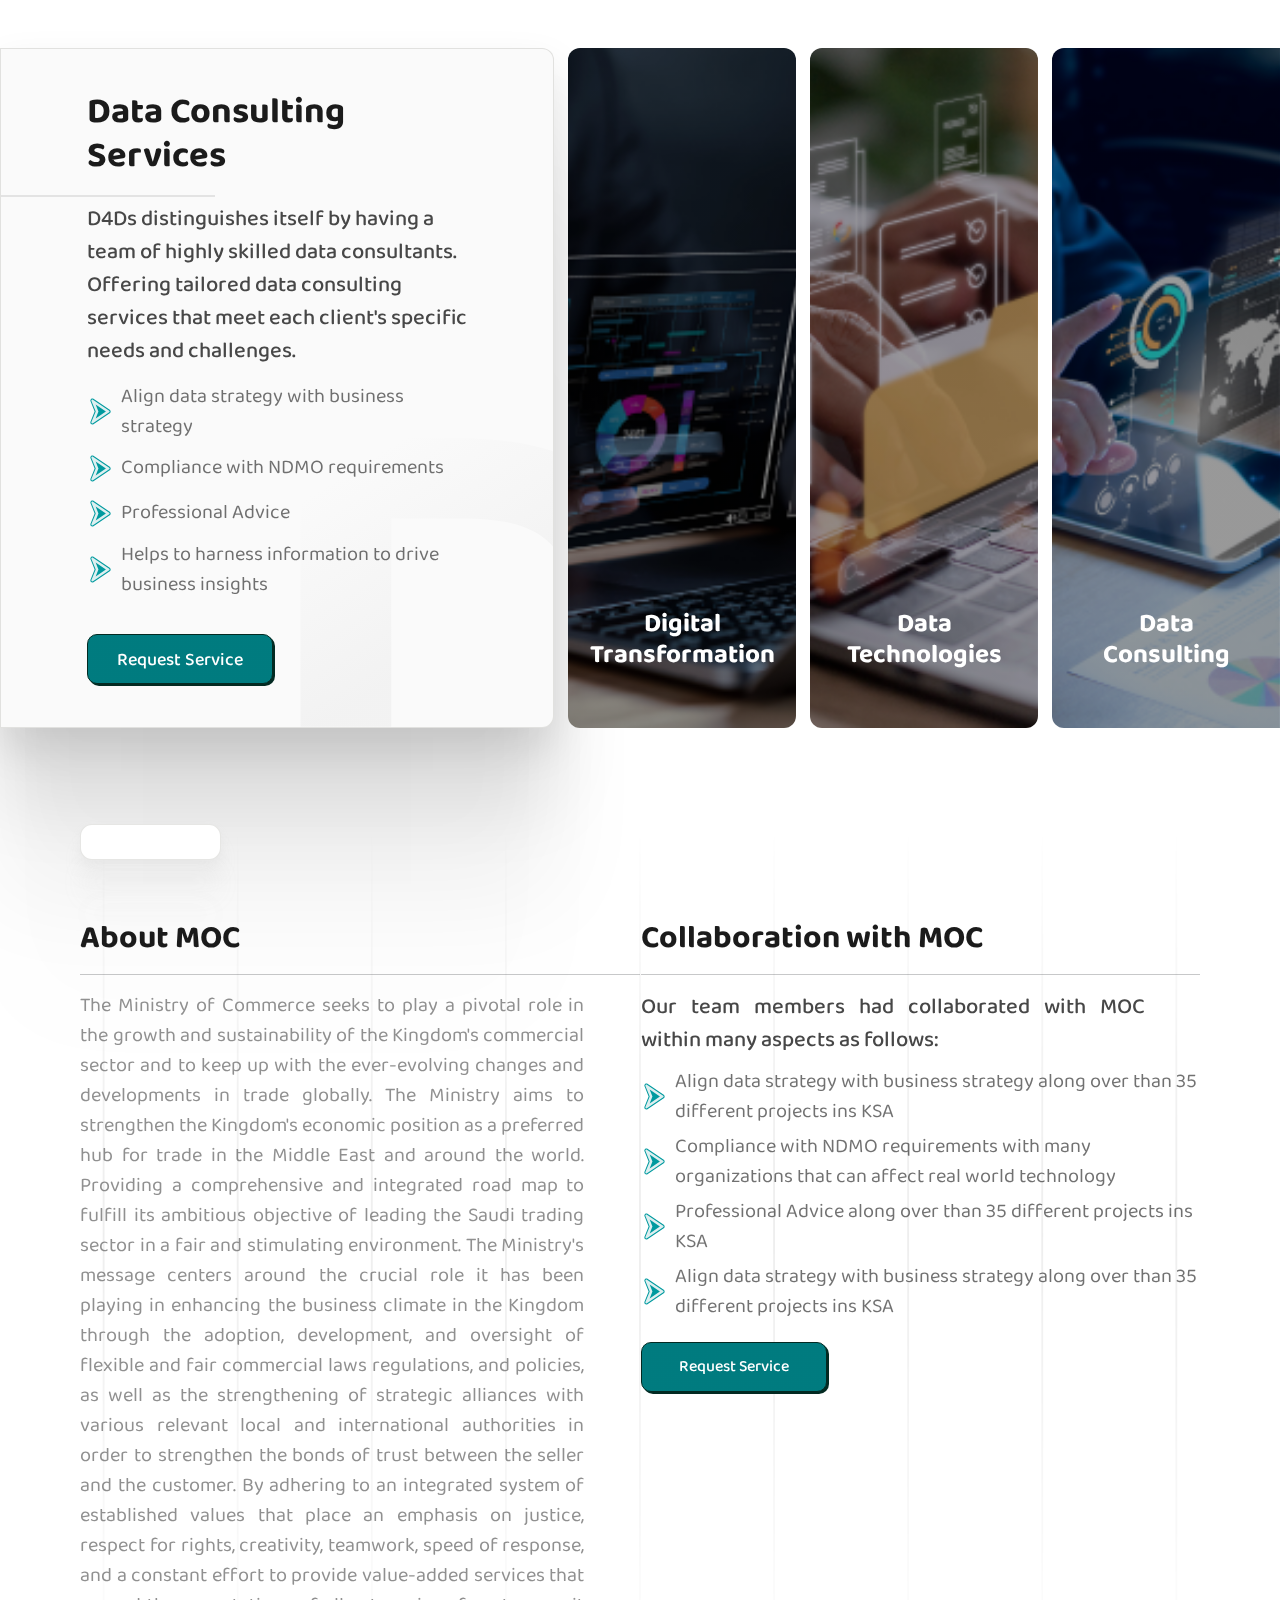
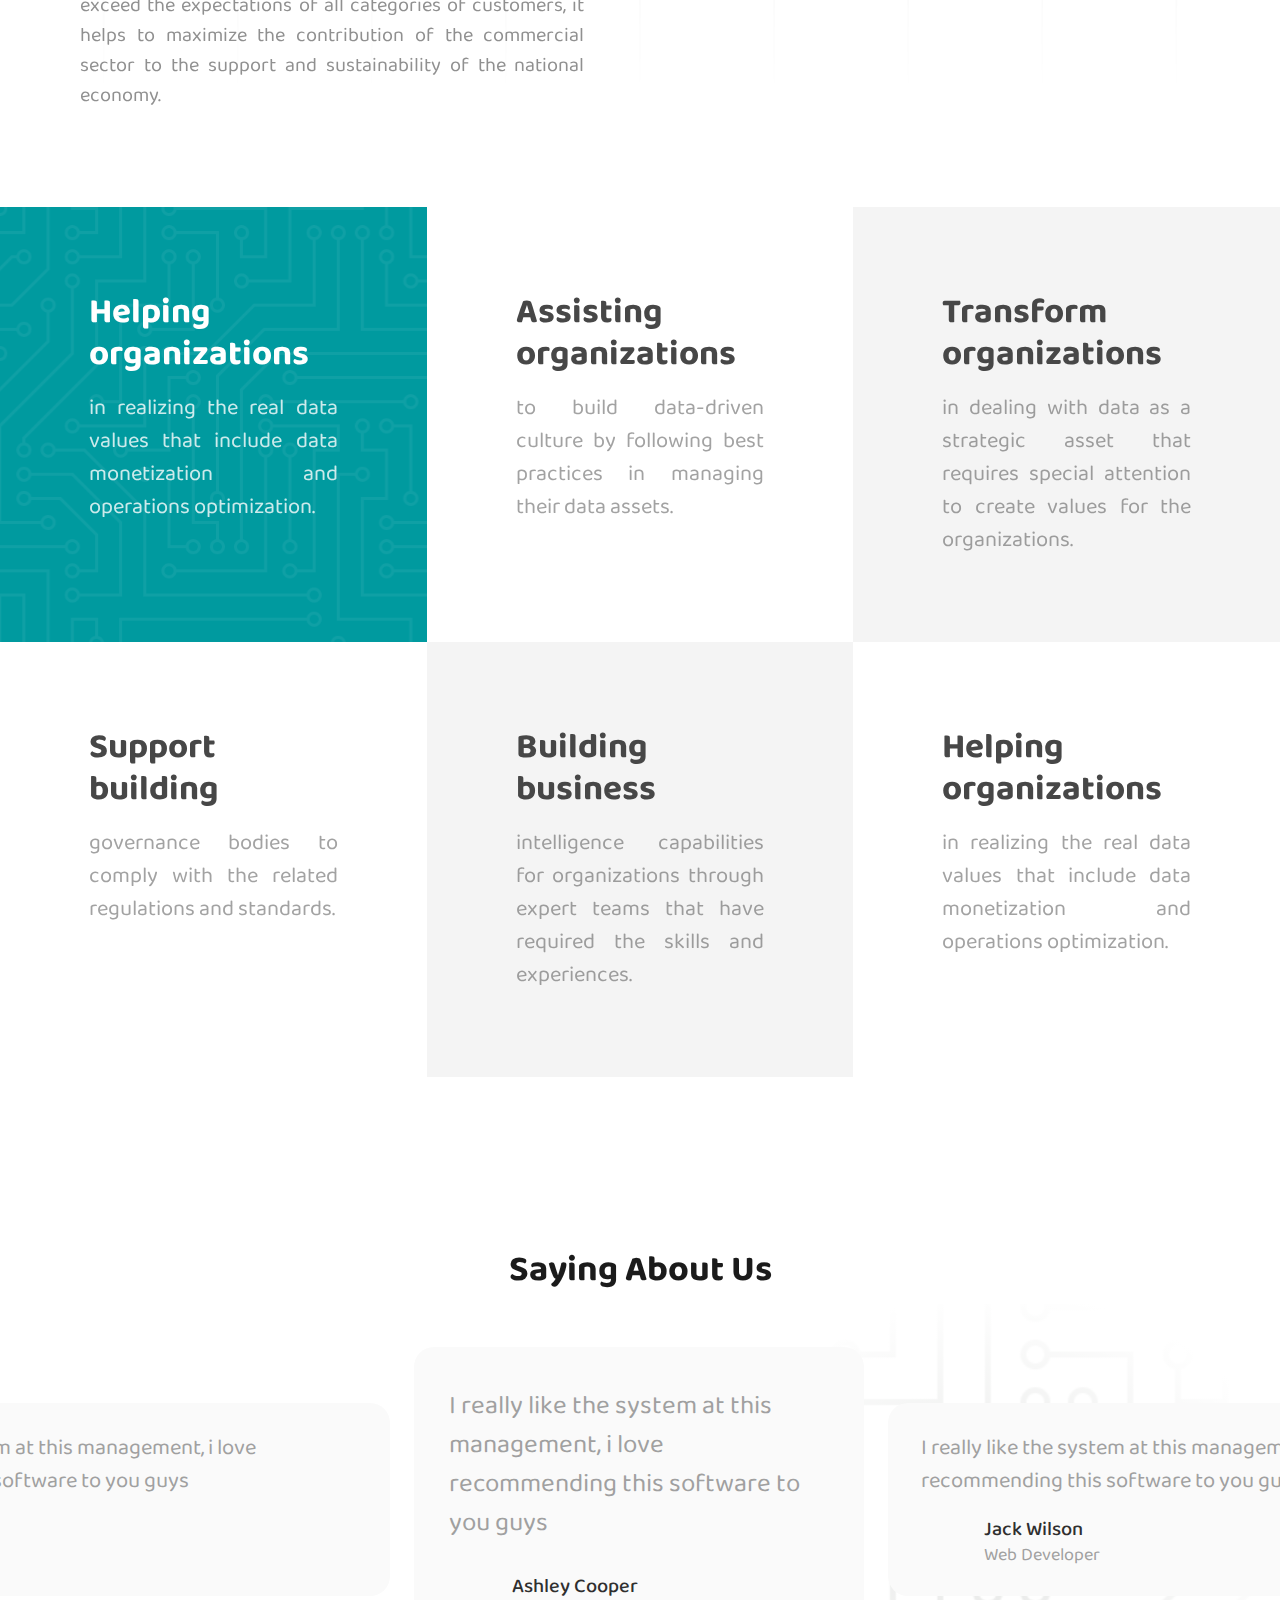
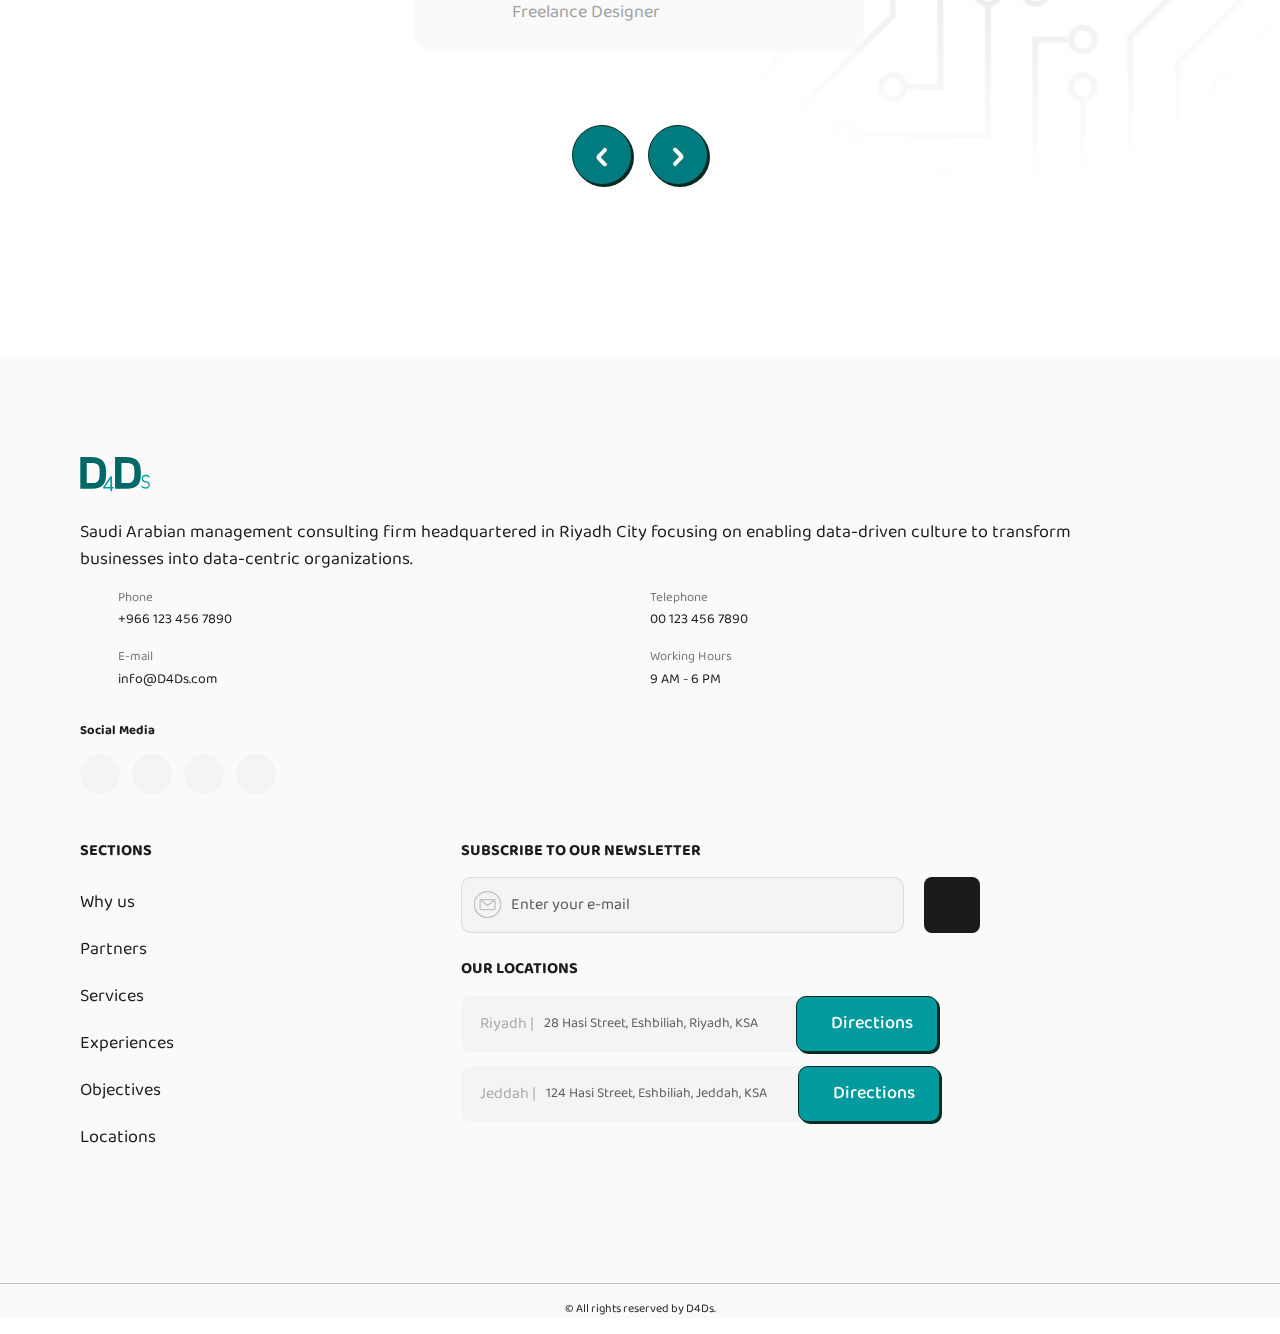
==== commit a0798dc8: "update style of header" ====
--- a/index.html
+++ b/index.html
@@ -92,18 +92,19 @@
       </div>
     </div>
   </nav>
-  <header class="d-flex align-items-end justify-content-center">
+  <header>
     <video class="d-none d-md-block" autoplay muted loop>
       <source src="media/wave-animation.mp4" type="video/mp4">
     </video>
-    <div class="overlay"></div>
-    <article class="text-center">
-      <div class="container">
-        <h1><span>Your partner</span> in enhancing business operations through effective data management.</h1>
-        <button class="btn-contact-us mx-auto" type="button" data-bs-toggle="modal" data-bs-target="#contactUs">Contact Us</button>
-      </div>
+    <div class="video-layer"></div>
+    <article class="container">
+      <h1><span>Your partner</span> in enhancing business operations through effective data management.</h1>
+      <button type="button" data-bs-toggle="modal" data-bs-target="#contactUs">
+        <span>Contact Us</span>
+        <img loading="lazy" src="media/icons/arrow-right.svg" alt="D4Ds">
+      </button>
+      <img loading="lazy" src="media/icons/scroll-icon.gif" alt="D4Ds">
     </article>
-    <img loading="lazy" src="media/icons/scroll-icon.gif" alt="D4Ds">
   </header>
   <main>
     <section id="why-us">
--- a/css/style.css
+++ b/css/style.css
@@ -111,28 +111,38 @@
     }
 }
 header {
-    position: relative;
     width: 100%;
     height: 100vh;
     max-width: 100vw;
+    min-height: 100vh;
+    overflow: hidden;
+    position: relative;
+    display: flex;
+    align-items: flex-end;
+    justify-content: center;
     background: radial-gradient(#006C6F, #000 78%);
     video {
+        top: 31.71%;
         width: 100%;
-        height: 560px;
-        object-fit: cover;
-        object-position: center 25%;
-    }
-    .overlay {
+        height: 100%;
+        position: absolute;
+        object-fit: fill;
+        object-position: center;
+    }
+    .video-layer {
         inset: 0;
         position: absolute;
         mix-blend-mode: color;
         background-color: #007B7F;
     }
     article {
-        top: 35%;
-        height: 60%;
-        position: absolute;
-        .container h1 {
+        height: 100%;
+        display: flex;
+        position: relative;
+        align-items: center;
+        flex-direction: column;
+        justify-content: center;
+        h1 {
             color: #FFF;
             font-size: 28px;
             font-weight: 400;
@@ -144,33 +154,97 @@
                 font-weight: 700;
             }
         }
-    }
-    img {
-        left: 50%;
-        width: 54px;
-        height: 54px;
-        bottom: 63px;
-        position: absolute;
-        transform: translateX(-50%);
-    }
-    @media screen and (min-width: 992px) {
-        & {
-            video {
-                height: calc((54 * 100vh) / 100);
-            }
-            article {
-                top: calc((33.9 * 100vh) / 100);
-                .container h1 {
+        button {
+            display: flex;
+            overflow: hidden;
+            position: relative;
+            align-items: center;
+            border-radius: 10px;
+            transition: all 0.3s ease;
+            border: 1px solid #032A22;
+            padding: 12px 16px 12px 46px;
+            box-shadow: 2px 2px 0px 0px #032A22;
+            background-image: linear-gradient(0deg, rgba(0, 0, 0, 0.35) 0%, rgba(0, 0, 0, 0.35) 100%), linear-gradient(94deg, #003739 0.87%, #009A9F 81.92%);
+            span {
+                z-index: 2;
+                color: #FFF;
+                font-size: 18px;
+                font-weight: 500;
+                line-height: 20px;
+                position: relative;
+                min-width: 91px;
+            }
+            img {
+                z-index: 2;
+                width: 21px;
+                height: 21px;
+                position: relative;
+                margin-inline-start: 24px;
+                transition: margin-inline-start 0.3s ease;
+            }
+            &::after {
+                content: "";
+                z-index: 1;
+                top: -115px;
+                left: -35px;
+                width: 200px;
+                height: 200px;
+                position: absolute;
+                border-radius: 50%;
+                transition: all .5s ease;
+                background: linear-gradient(0deg, rgba(0, 0, 0, 0.25) 0%, rgba(0, 0, 0, 0.25) 100%), linear-gradient(94deg, #003739 0.87%, #009A9F 81.92%);
+            }
+            &:hover {
+                padding: 12px 36px 12px 46px;
+                img {
+                    margin-inline-start: 4px;
+                }
+                &::after {
+                    top: -65px;
+                    left: -75px;
+                    width: 100px;
+                    height: 100px;
+                }
+            }
+        }
+        > img {
+            width: 30px;
+            height: 30px;
+            bottom: 30px;
+            position: absolute;
+        }
+        @media screen and (min-width: 992px) {
+            & {
+                h1 {
                     width: calc((48.75 * 100vw) / 100);
                     font-size: calc((2.4 * 100vw) / 100);
                     line-height: calc((3.61 * 100vw) / 100);
                     margin-bottom: calc((2.98 * 100vw) / 100);
                 }
-            }
-            img {
-                bottom: calc((4.4 * 100vw) / 100);
-                width: calc((3.75 * 100vw) / 100);
-                height: calc((3.75 * 100vw) / 100);
+                button {
+                    border-radius: calc((.7 * 100vw) / 100);
+                    padding: calc((.83 * 100vw) / 100) calc((1.11 * 100vw) / 100) calc((.83 * 100vw) / 100) calc((3.2 * 100vw) / 100);
+                    span {
+                        font-size: calc((1.25 * 100vw) / 100);
+                        line-height: calc((1.4 * 100vw) / 100);
+                    }
+                    img {
+                        width: calc((1.5 * 100vw) / 100);
+                        height: calc((1.5 * 100vw) / 100);
+                        margin-inline-start: calc((1.7 * 100vw) / 100);
+                    }
+                    &:hover {
+                        padding: calc((.83 * 100vw) / 100) calc((2.5 * 100vw) / 100) calc((.83 * 100vw) / 100) calc((3.2 * 100vw) / 100);
+                        img {
+                            margin-inline-start: calc((.3 * 100vw) / 100);
+                        }
+                    }
+                }
+                > img {
+                    width: calc((3.75 * 100vw) / 100);
+                    height: calc((3.75 * 100vw) / 100);
+                    bottom: calc((4.4 * 100vw) / 100);
+                }
             }
         }
     }
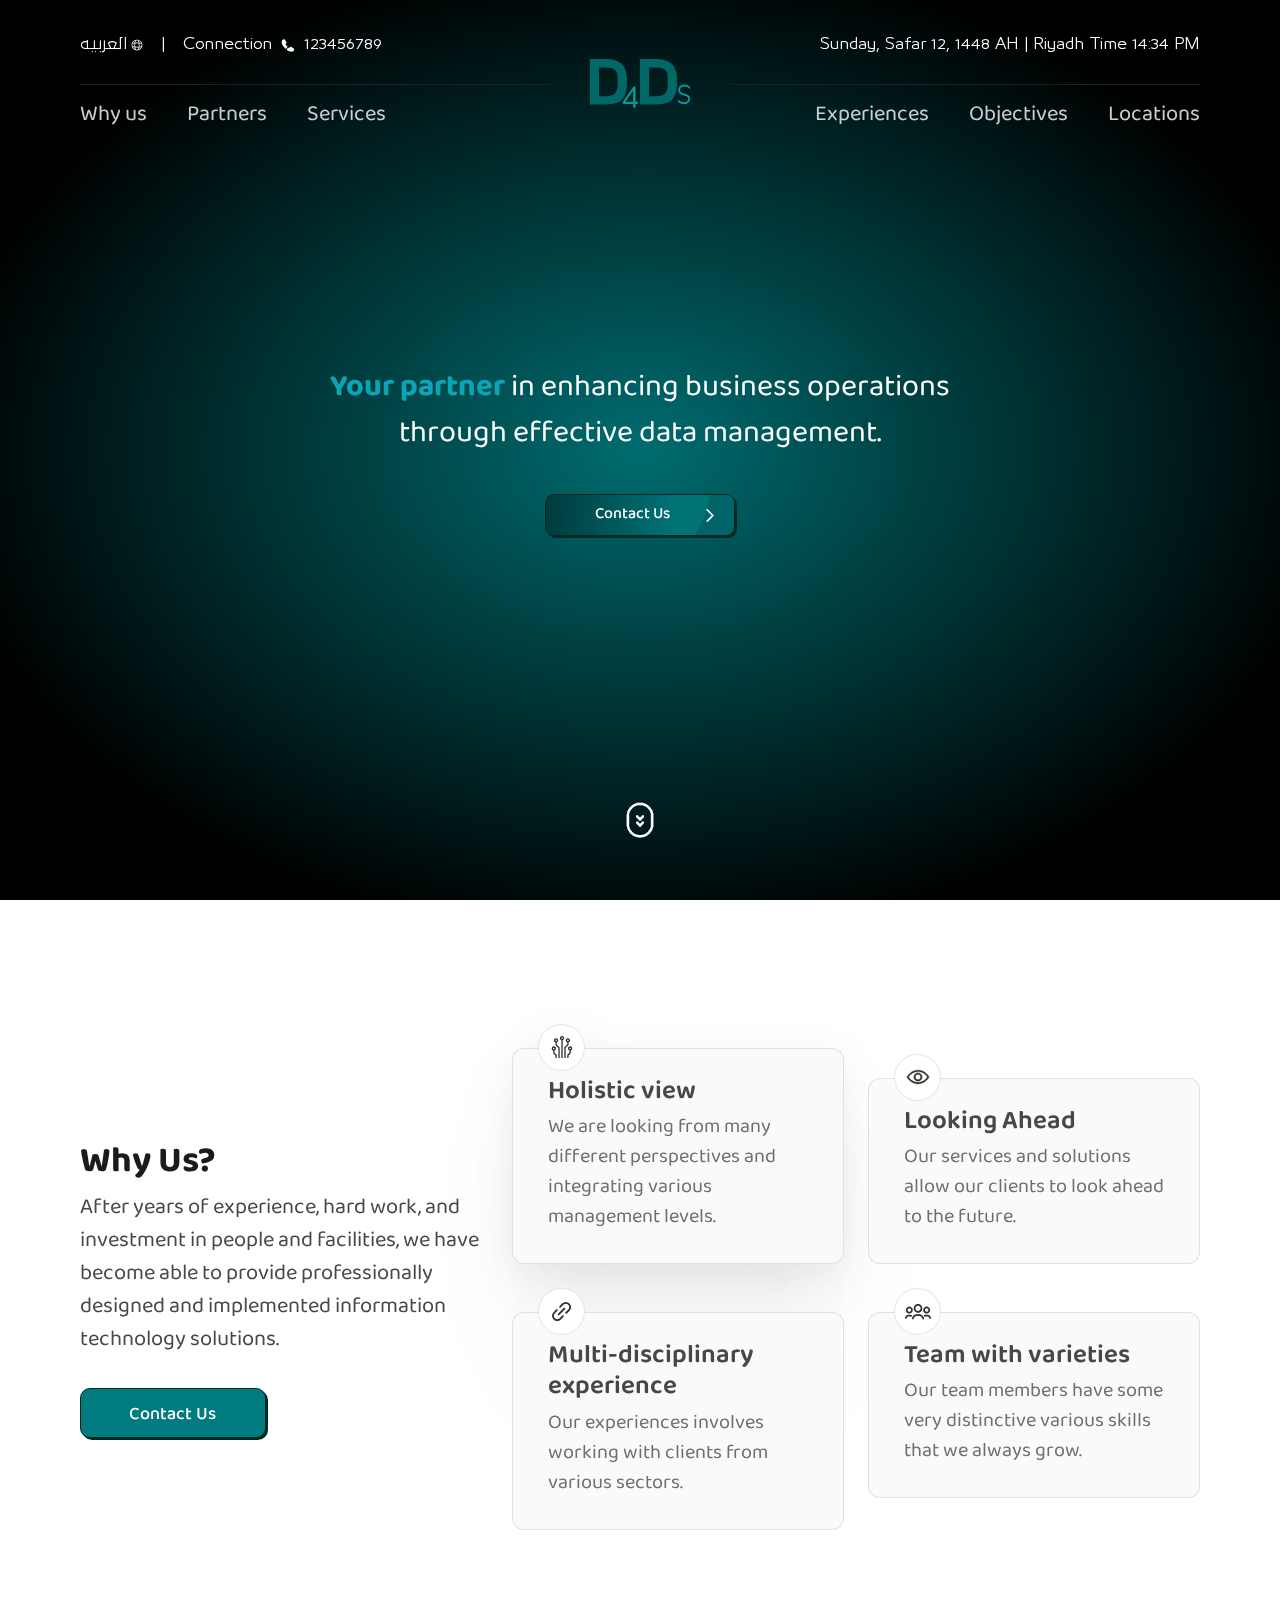
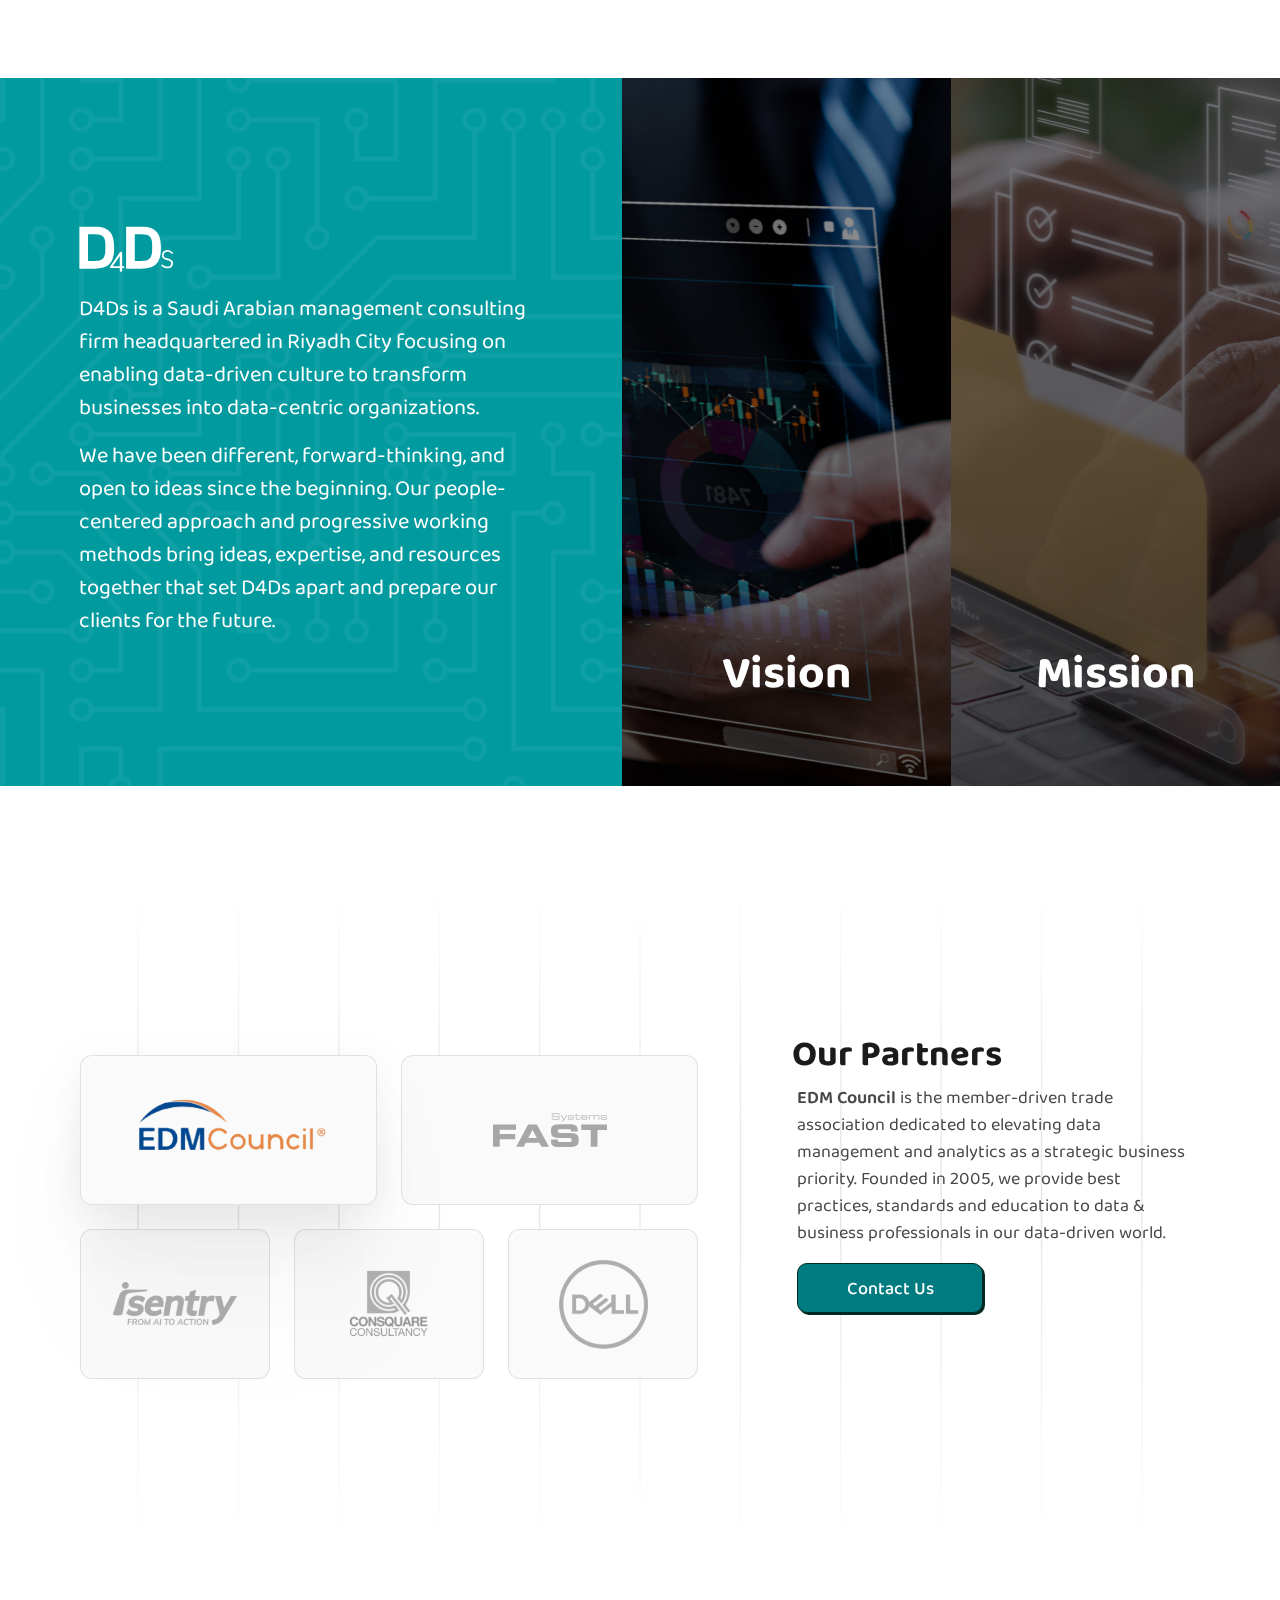
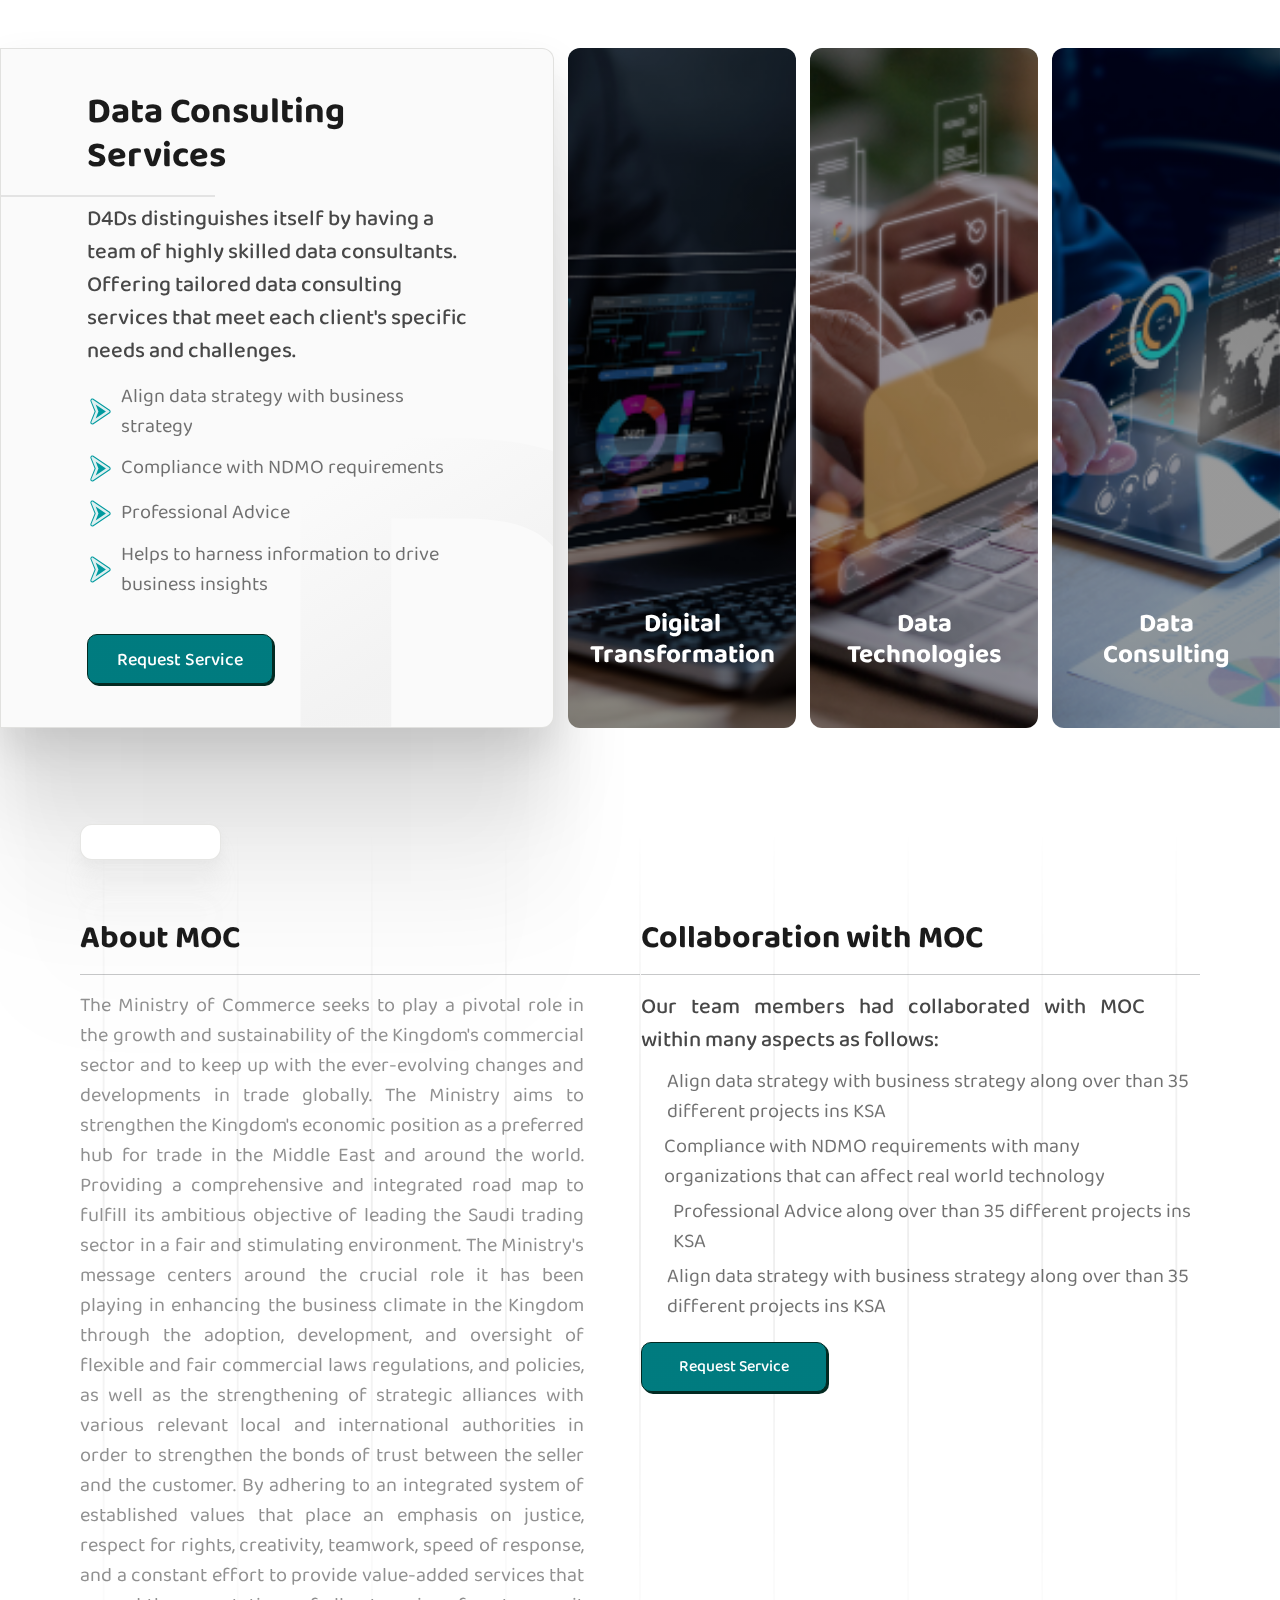
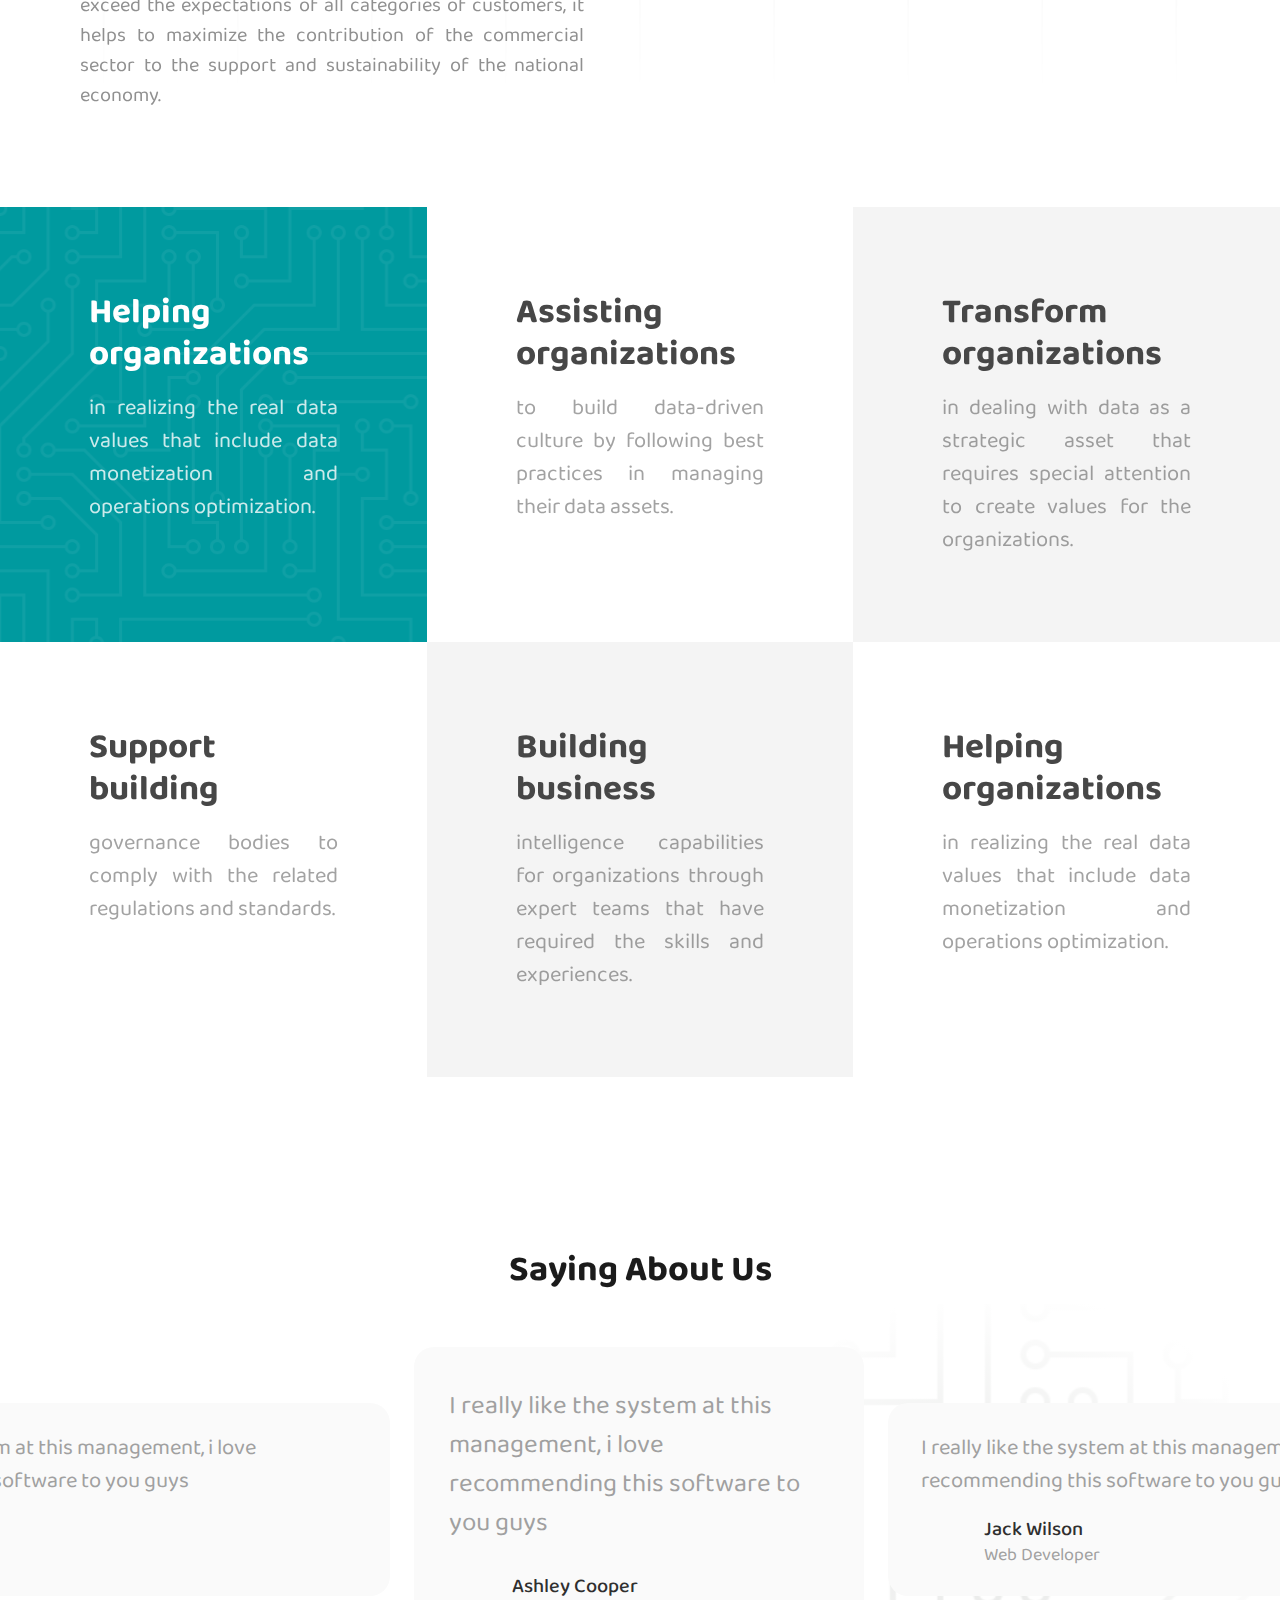
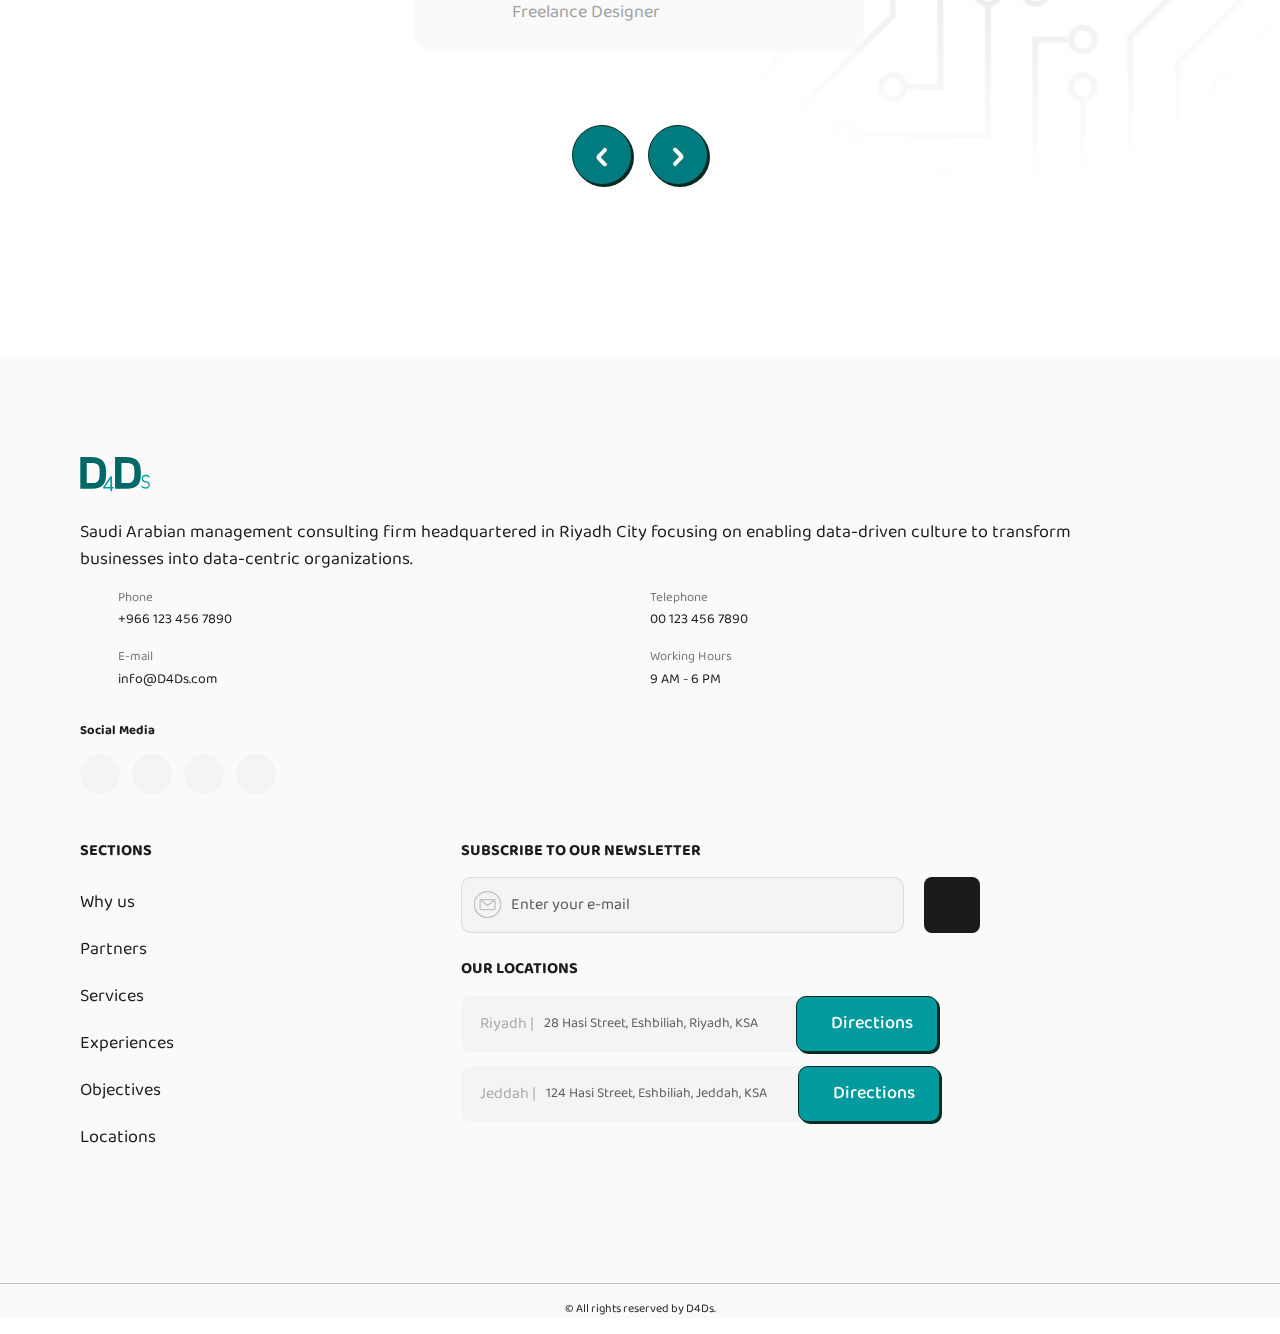
==== commit f0cbd7c1: "update style of about companies section in mobile and tablet screens" ====
--- a/index.html
+++ b/index.html
@@ -383,7 +383,49 @@
         </div>
         <div class="d-lg-flex align-items-start">
           <div class="about-companies">
-            <div class="owl-carousel owl-companies-about">
+            <div class="owl-carousel owl-companies-about d-none d-lg-block">
+              <div>
+                <h4>About MOC</h4>
+                <hr>
+                <p>The Ministry of Commerce seeks to play a pivotal role in the growth and sustainability of the Kingdom's commercial sector and to keep up with the ever-evolving changes and developments in trade globally. The Ministry aims to strengthen the Kingdom's economic position as a preferred hub for trade in the Middle East and around the world.  Providing a comprehensive and integrated road map to fulfill its ambitious objective of leading the Saudi trading sector in a fair and stimulating environment. The Ministry's message centers around the crucial role it has been playing in enhancing the business climate in the Kingdom through the adoption, development, and oversight of flexible and fair commercial laws regulations, and policies, as well as the strengthening of strategic alliances with various relevant local and international authorities in order to strengthen the bonds of trust between the seller and the customer. By adhering to an integrated system of established values that place an emphasis on justice, respect for rights, creativity, teamwork, speed of response, and a constant effort to provide value-added services that exceed the expectations of all categories of customers, it helps to maximize the contribution of the commercial sector to the support and sustainability of the national economy.​</p>
+              </div>
+              <div>
+                <h4>About MOT</h4>
+                <hr>
+                <p>The Ministry of Tourism started operations in 2000, focusing on long-term growth. Its main objective is to implement the kingdom's vision for tourism, along with facilitating successful collaborations and developing national human capital.</p>
+              </div>
+              <div>
+                <h4>About NG</h4>
+                <hr>
+                <p>The National Guard is an armed military force that contributes to defending the lands and borders of the Kingdom of Saudi Arabia and maintaining internal security and stability.</p>
+              </div>
+              <div>
+                <h4>About SBA</h4>
+                <hr>
+                <p>The Saudi Radio and Television Corporation is a Saudi government body that has a legal personality and financial independence affiliated with the Saudi Ministry of Information. It seeks to convey the message of the Kingdom of Saudi Arabia to all regions locally and globally through word and image, and to raise and develop the level of radio and television performance. It has several governmental and official television and radio channels, namely the Saudi Channel, the SBC Channel, the Memories Channel, the News Channel, the Saudi Sports Channels, the Holy Quran Channel, and the Prophet’s Sunnah Channel. Among the radio stations are the Holy Quran Radio, Jeddah Radio, Riyadh Radio, Call of Islam Radio, and Saudi Radio Radio. And Saudi international radio.</p>
+              </div>
+              <div>
+                <h4>About MOMRAH</h4>
+                <hr>
+                <p>The Ministry Of Municipal And Rural Affairs Was Established In 1395 AH / 1975 AD By Royal Decree No. (A/266) Dated 8/10/1395 AH And Was Entrusted With The Responsibility Of Urban Planning For The Cities Of The Kingdom, And What This Entails In Providing Roads And Basic Equipment, Improving And Beautifying Cities & Developing Municipal And Rural Areas In Addition To To The Management Of The Services Necessary To Maintain The Cleanliness And Health Of The Environment In The Kingdom.</p>
+              </div>
+              <div>
+                <h4>About MOH</h4>
+                <hr>
+                <p>Since the founding of Saudi Arabia by King Abdul Aziz, public health has been a top priority. In 1925, he established the Public Health Department in Makkah, building a solid healthcare infrastructure with international cooperation. To manage growing healthcare demands, including for Hajj and Umrah, the Public Health Council was formed. In 1951, the Ministry of Health was established by Royal Decree, realizing King Abdul Aziz’s vision for a comprehensive national healthcare system.</p>
+              </div>
+              <div>
+                <h4>About MRM</h4>
+                <hr>
+                <p>The Medina Region Municipality is responsible for providing municipal services with the aim of developing and improving the region in terms of urban, economic and social aspects. In the year 1401 AH, a royal decree was issued to change the name of the city municipality to “the Municipality of Medina,” following a ministerial decision in 1398 that classified the municipality as an excellent category. The secretariat is concerned with multiple tasks such as maintaining cleanliness, combating public health pests, monitoring commercial activities and ensuring food safety, in addition to maintaining roads and lighting, establishing building regulations, and supervising the provision of municipal services to residents and visitors of Medina.</p>
+              </div>
+              <div>
+                <h4>About MOHRSD</h4>
+                <hr>
+                <p>The Ministry of Human Resources and Social Development is the government body that is responsible for establishing general policy for labor and workers laws in both public and private sectors inside the Kingdom of Saudi Arabia, as well as all matters relating to social affairs and its development programs which conform with the visions and policies adopted by the Kingdom’s government.</p>
+              </div>
+            </div>
+            <div class="about-companies-sm d-lg-none">
               <div>
                 <h4>About MOC</h4>
                 <hr>
